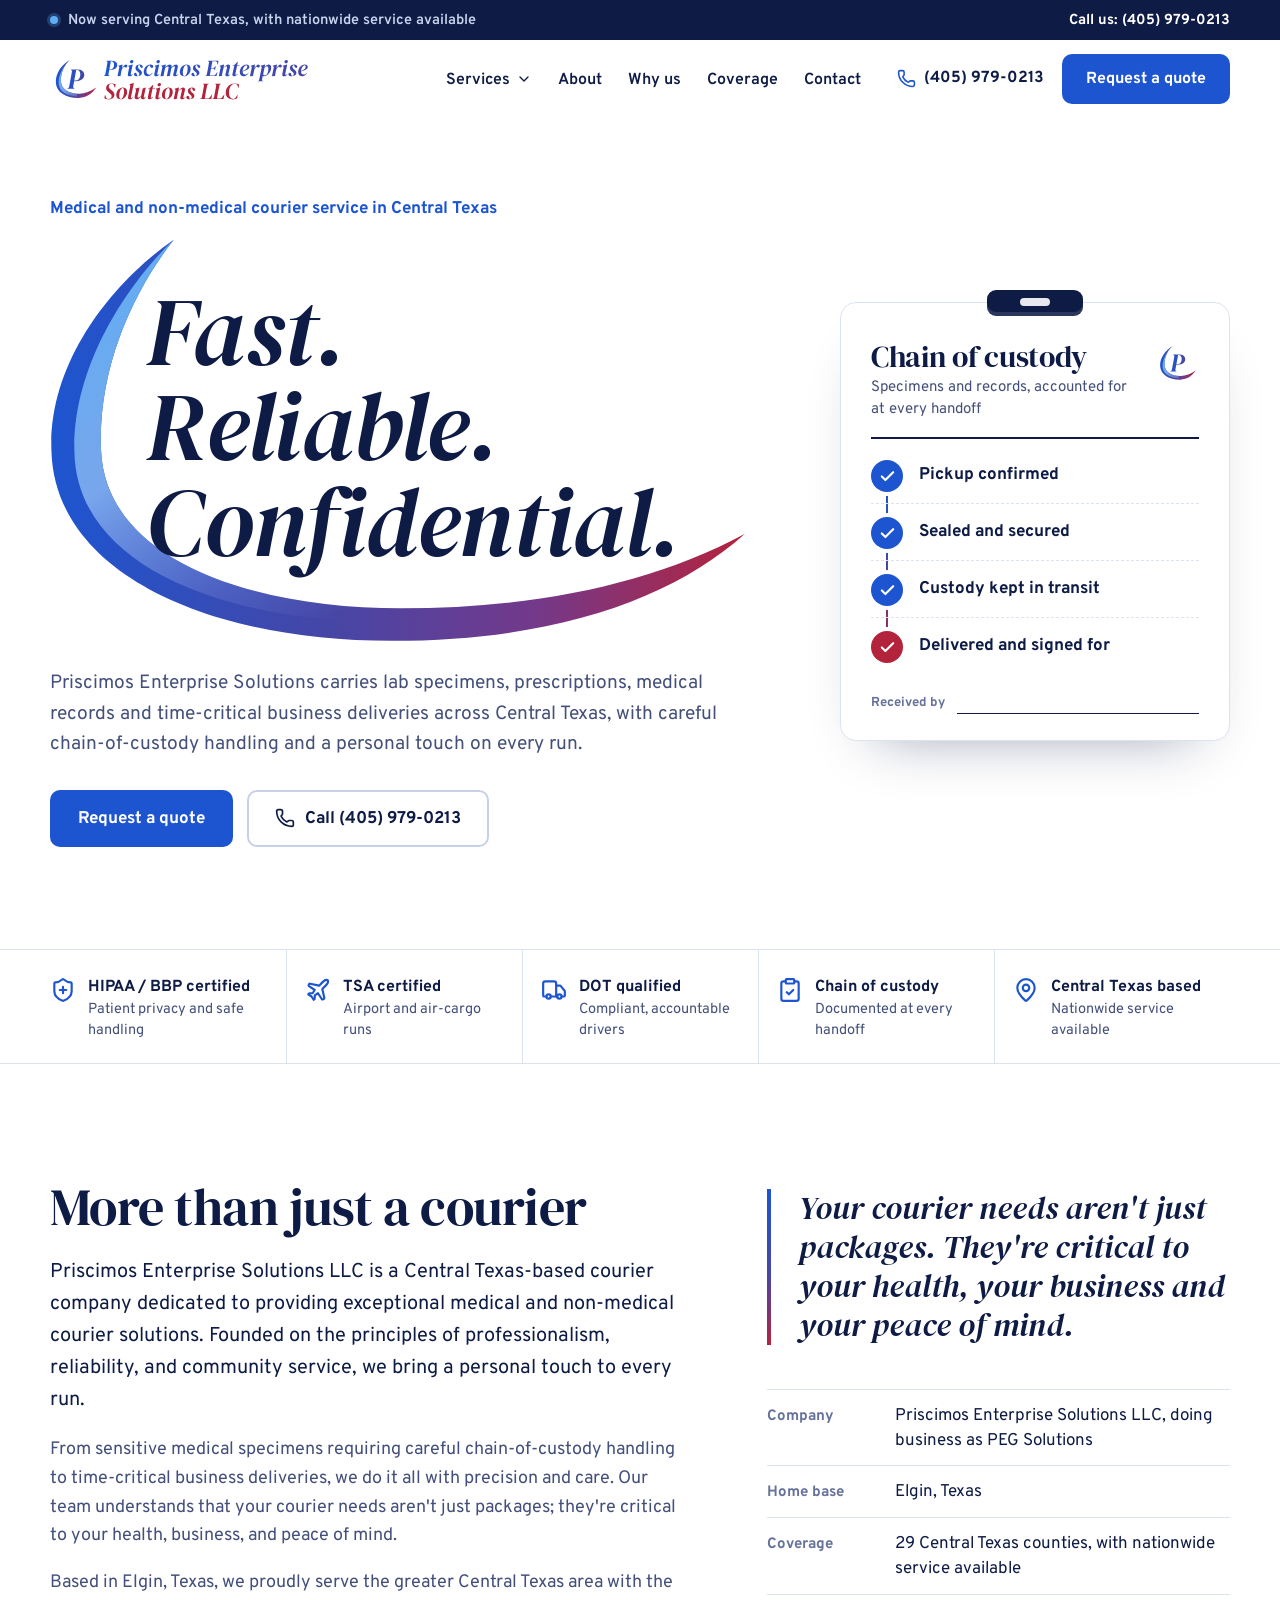
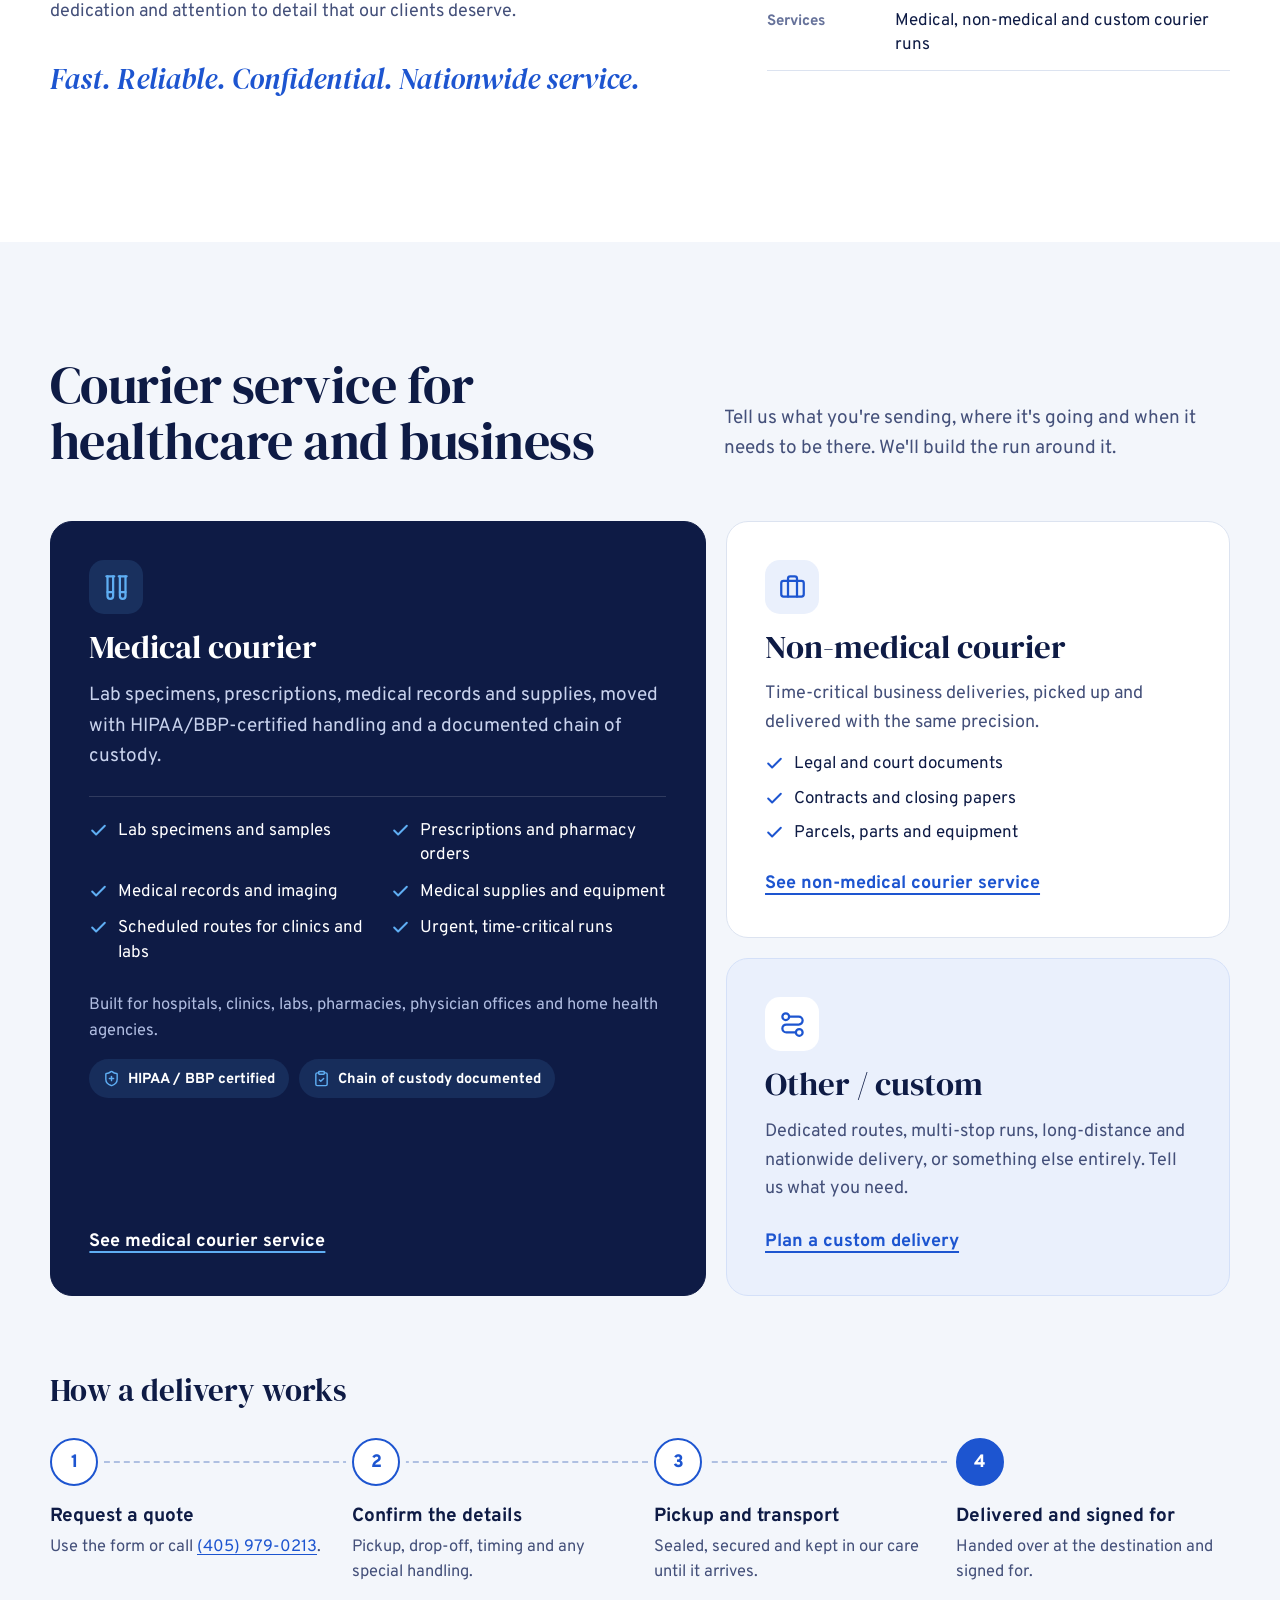
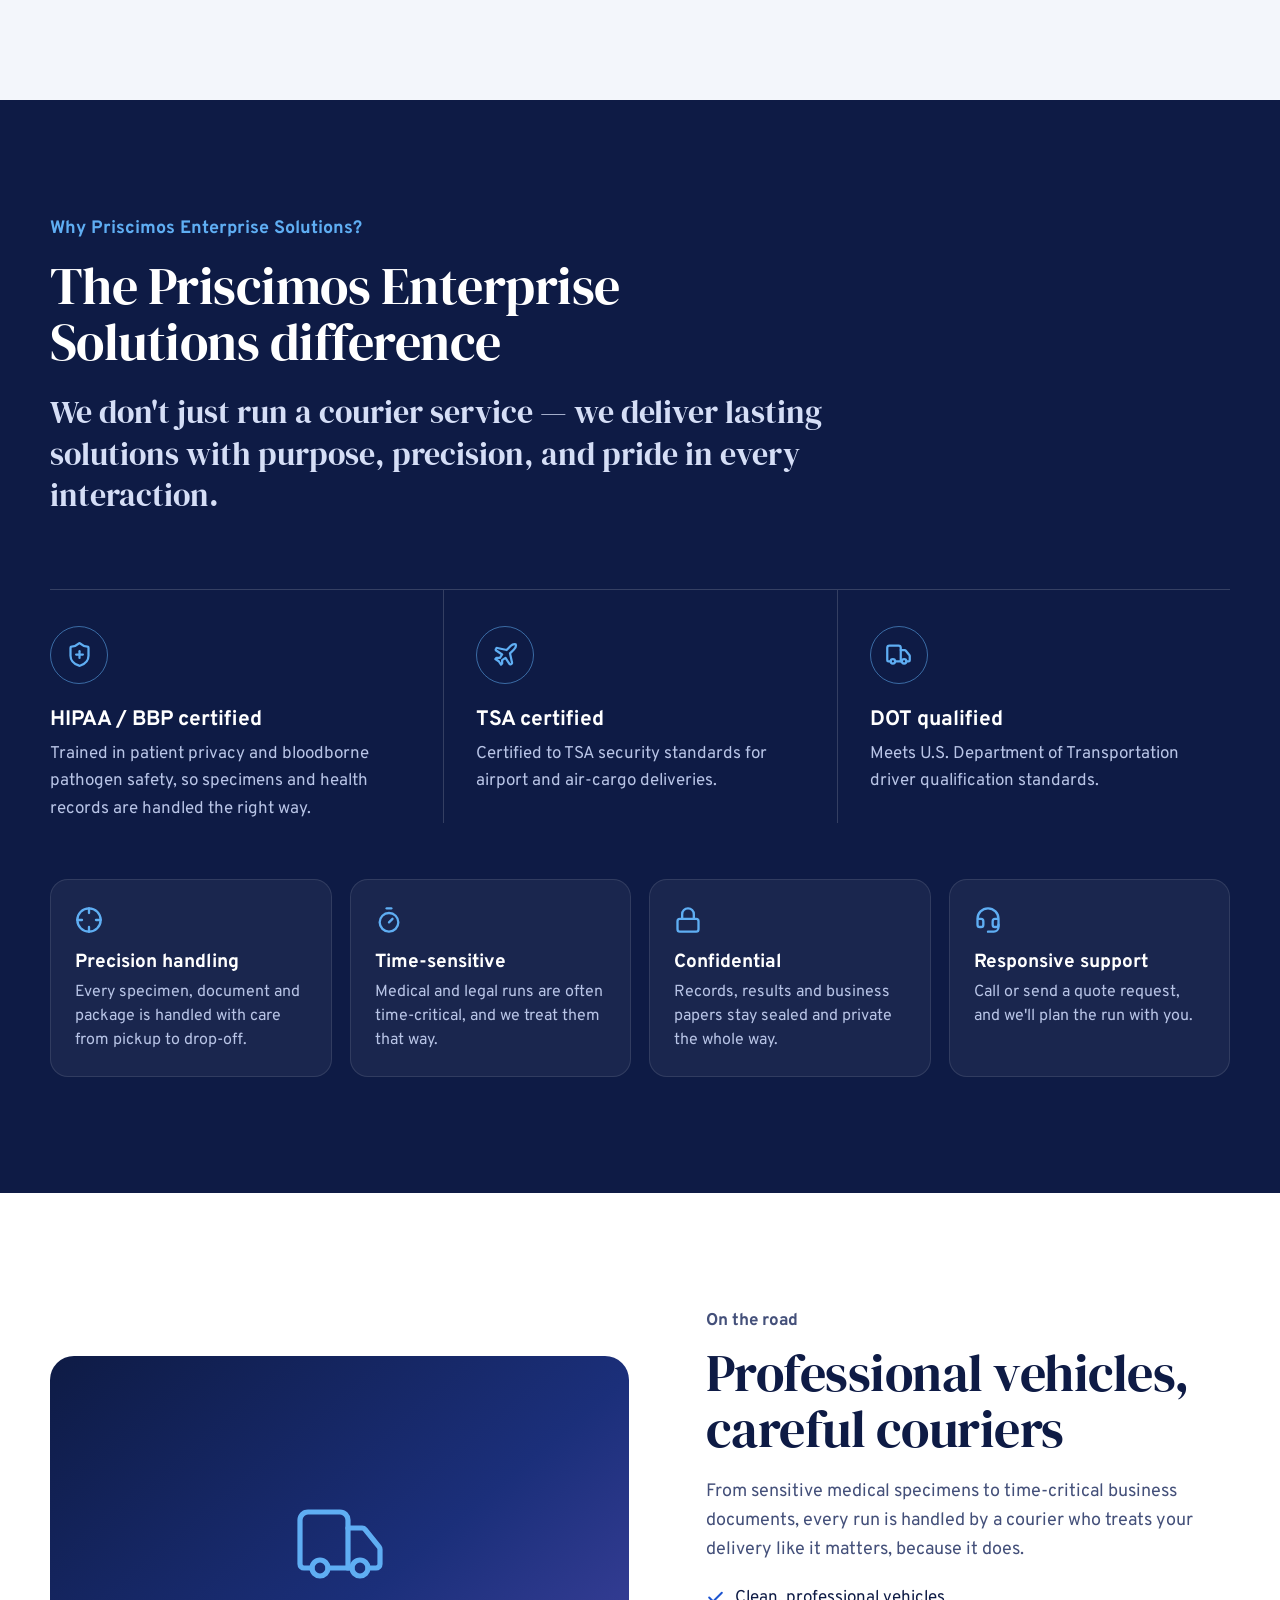
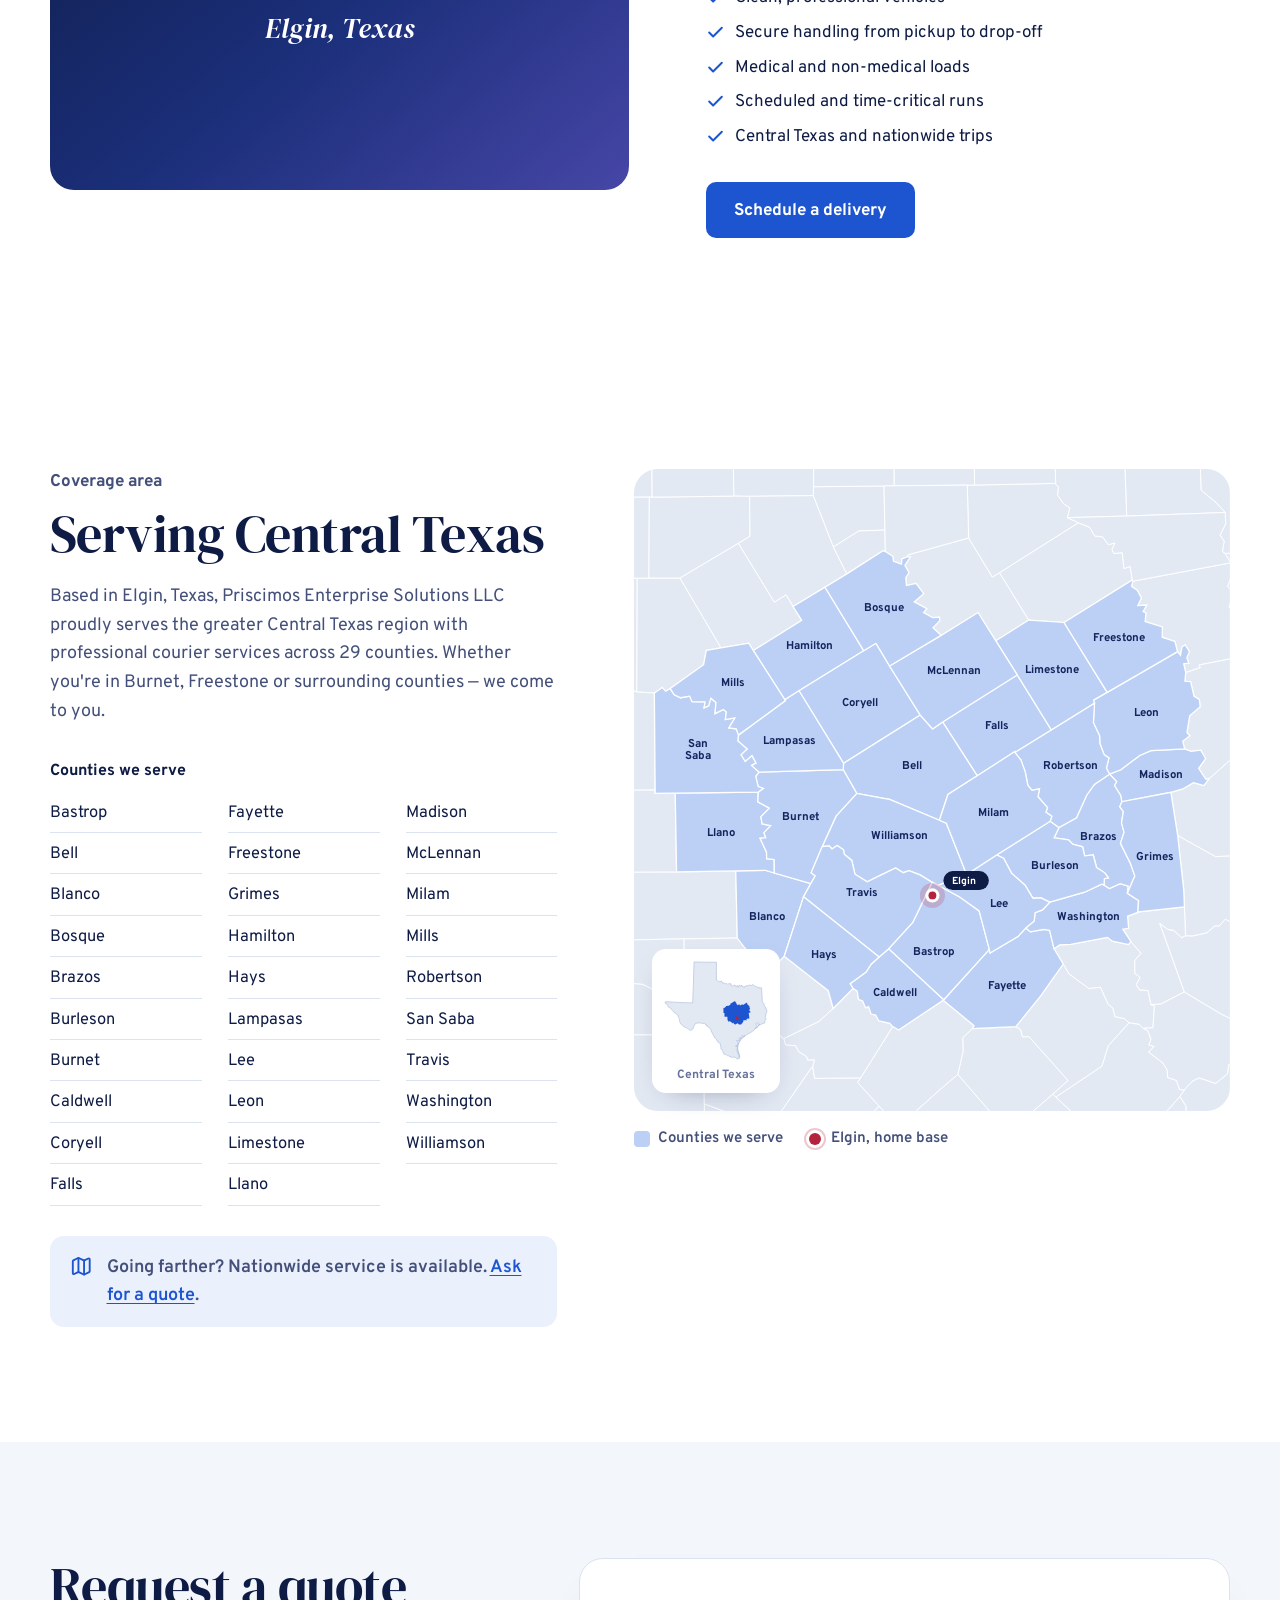
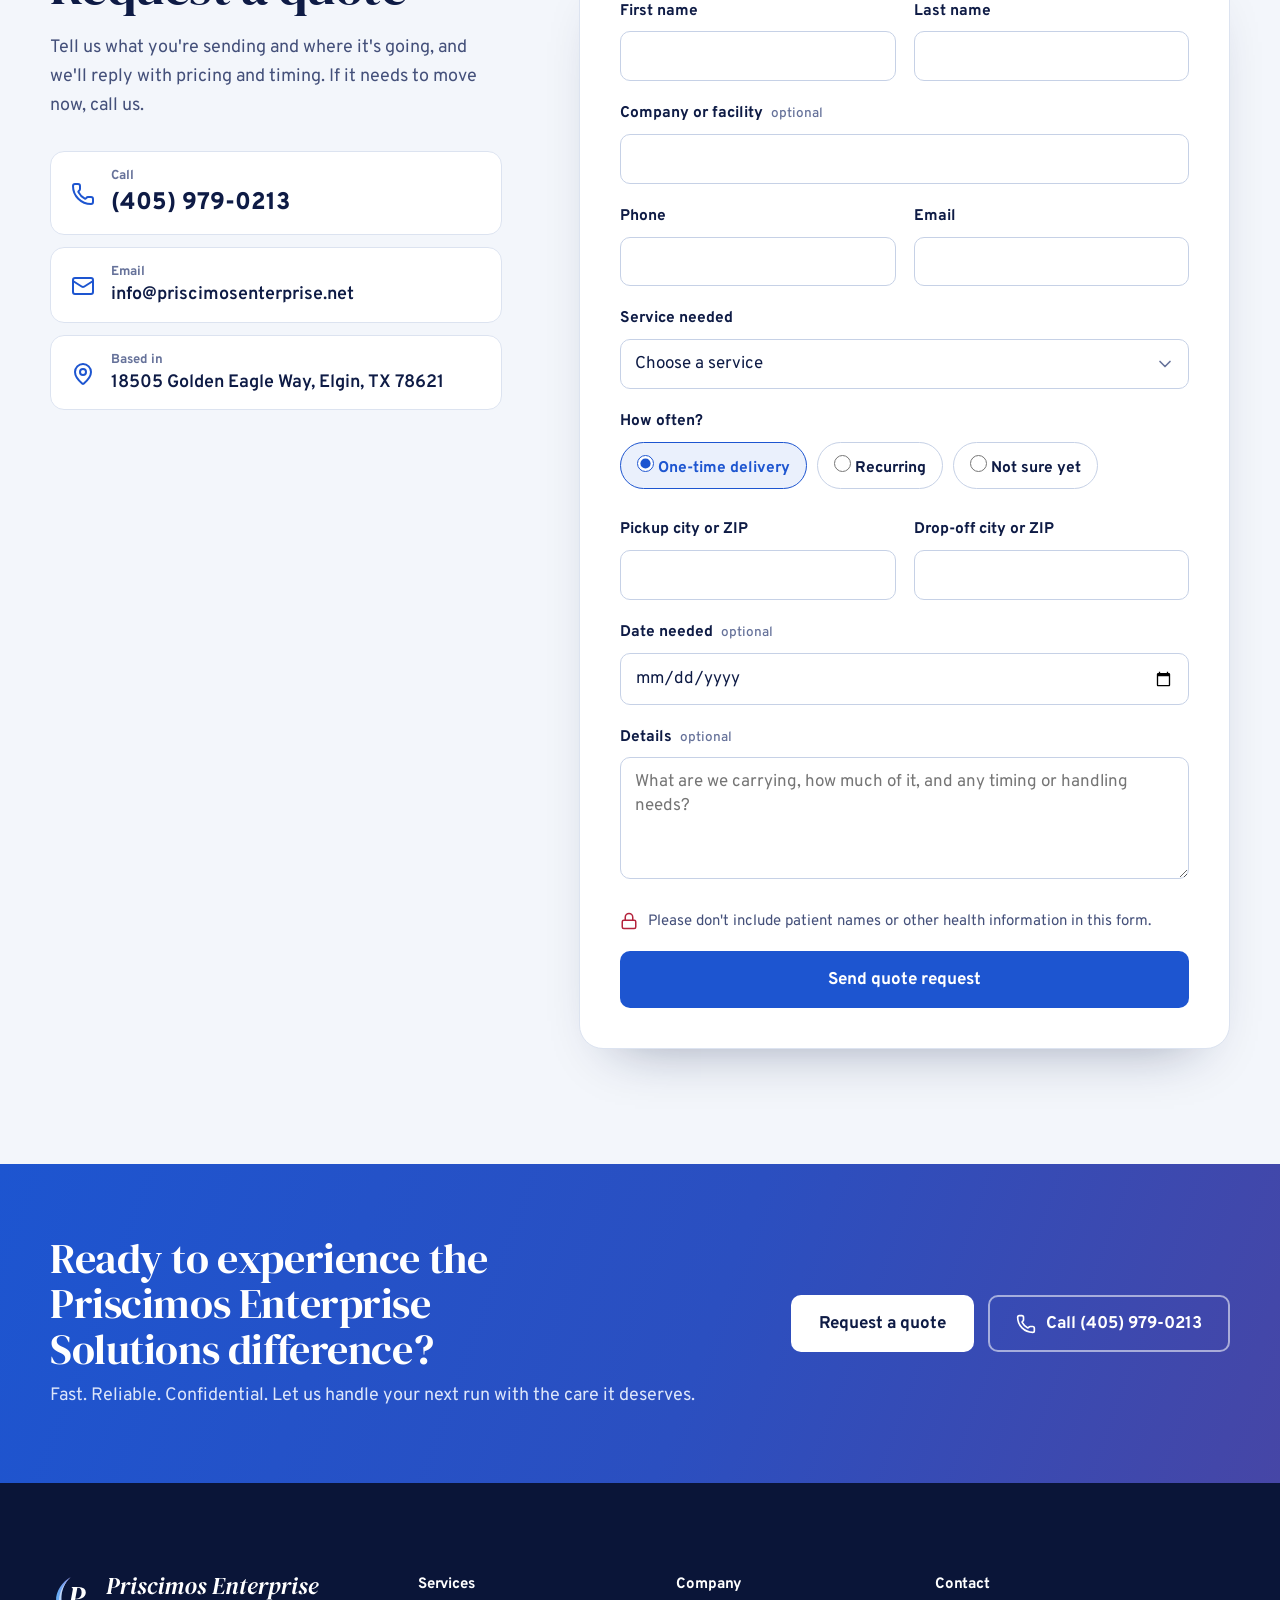
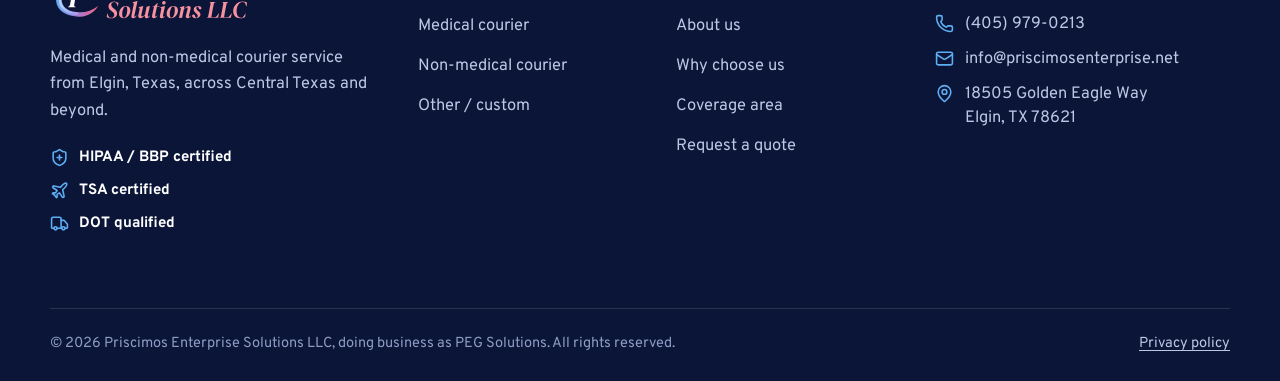
==== site/index.html @ 6e27c367 "PEG Solutions website: initial release Co-Authored-By: Claude Opus 5.5 <noreply@anthropic.com>" ====
<!DOCTYPE html>
<html lang="en">
<head>
  <meta charset="utf-8">
  <meta name="viewport" content="width=device-width, initial-scale=1">
  <title>Medical &amp; Non-Medical Courier in Central Texas | Priscimos Enterprise Solutions</title>
  <meta name="description" content="Priscimos Enterprise Solutions (PEG Solutions) is an Elgin, Texas courier for lab specimens, prescriptions, medical records and time-critical business deliveries across Central Texas.">
  <link rel="canonical" href="https://priscimosenterprise.net/">
  <meta name="theme-color" content="#0E1B45">
  <meta property="og:type" content="website">
  <meta property="og:site_name" content="Priscimos Enterprise Solutions">
  <meta property="og:title" content="Priscimos Enterprise Solutions: Fast. Reliable. Confidential.">
  <meta property="og:description" content="Priscimos Enterprise Solutions (PEG Solutions) is an Elgin, Texas courier for lab specimens, prescriptions, medical records and time-critical business deliveries across Central Texas.">
  <meta property="og:url" content="https://priscimosenterprise.net/">
  <meta property="og:image" content="https://priscimosenterprise.net/assets/img/og-image.png">
  <meta property="og:image:width" content="1200">
  <meta property="og:image:height" content="630">
  <meta property="og:image:alt" content="Priscimos Enterprise Solutions logo">
  <meta name="twitter:card" content="summary_large_image">
  <link rel="icon" href="favicon.ico" sizes="48x48">
  <link rel="icon" href="favicon.svg" type="image/svg+xml">
  <link rel="apple-touch-icon" href="apple-touch-icon.png">
  <link rel="manifest" href="site.webmanifest">
  <link rel="preload" href="assets/fonts/overpass-var.woff2" as="font" type="font/woff2" crossorigin>
  <link rel="preload" href="assets/fonts/dm-serif-display-italic.woff2" as="font" type="font/woff2" crossorigin>
  <link rel="stylesheet" href="assets/css/styles.css">
  <script type="application/ld+json">{"@context": "https://schema.org", "@type": "LocalBusiness", "@id": "https://priscimosenterprise.net/#business", "name": "Priscimos Enterprise Solutions LLC", "alternateName": ["PEG Solutions", "Priscimos Enterprise Solutions"], "description": "Medical and non-medical courier service based in Elgin, Texas, serving Central Texas with nationwide service available.", "url": "https://priscimosenterprise.net/", "telephone": "+1-405-979-0213", "email": "info@priscimosenterprise.net", "logo": "https://priscimosenterprise.net/assets/img/logo-primary.png", "image": "https://priscimosenterprise.net/assets/img/og-image.png", "address": {"@type": "PostalAddress", "streetAddress": "18505 Golden Eagle Way", "addressLocality": "Elgin", "addressRegion": "TX", "postalCode": "78621", "addressCountry": "US"}, "areaServed": [{"@type": "AdministrativeArea", "name": "Bastrop County, Texas"}, {"@type": "AdministrativeArea", "name": "Bell County, Texas"}, {"@type": "AdministrativeArea", "name": "Blanco County, Texas"}, {"@type": "AdministrativeArea", "name": "Bosque County, Texas"}, {"@type": "AdministrativeArea", "name": "Brazos County, Texas"}, {"@type": "AdministrativeArea", "name": "Burleson County, Texas"}, {"@type": "AdministrativeArea", "name": "Burnet County, Texas"}, {"@type": "AdministrativeArea", "name": "Caldwell County, Texas"}, {"@type": "AdministrativeArea", "name": "Coryell County, Texas"}, {"@type": "AdministrativeArea", "name": "Falls County, Texas"}, {"@type": "AdministrativeArea", "name": "Fayette County, Texas"}, {"@type": "AdministrativeArea", "name": "Freestone County, Texas"}, {"@type": "AdministrativeArea", "name": "Grimes County, Texas"}, {"@type": "AdministrativeArea", "name": "Hamilton County, Texas"}, {"@type": "AdministrativeArea", "name": "Hays County, Texas"}, {"@type": "AdministrativeArea", "name": "Lampasas County, Texas"}, {"@type": "AdministrativeArea", "name": "Lee County, Texas"}, {"@type": "AdministrativeArea", "name": "Leon County, Texas"}, {"@type": "AdministrativeArea", "name": "Limestone County, Texas"}, {"@type": "AdministrativeArea", "name": "Llano County, Texas"}, {"@type": "AdministrativeArea", "name": "Madison County, Texas"}, {"@type": "AdministrativeArea", "name": "McLennan County, Texas"}, {"@type": "AdministrativeArea", "name": "Milam County, Texas"}, {"@type": "AdministrativeArea", "name": "Mills County, Texas"}, {"@type": "AdministrativeArea", "name": "Robertson County, Texas"}, {"@type": "AdministrativeArea", "name": "San Saba County, Texas"}, {"@type": "AdministrativeArea", "name": "Travis County, Texas"}, {"@type": "AdministrativeArea", "name": "Washington County, Texas"}, {"@type": "AdministrativeArea", "name": "Williamson County, Texas"}], "hasOfferCatalog": {"@type": "OfferCatalog", "name": "Courier services", "itemListElement": [{"@type": "Offer", "itemOffered": {"@type": "Service", "name": "Medical courier", "url": "https://priscimosenterprise.net/medical-courier.html"}}, {"@type": "Offer", "itemOffered": {"@type": "Service", "name": "Non-medical courier", "url": "https://priscimosenterprise.net/non-medical-courier.html"}}, {"@type": "Offer", "itemOffered": {"@type": "Service", "name": "Other / custom", "url": "https://priscimosenterprise.net/custom-courier-solutions.html"}}]}}</script>
</head>
<body class="page-home">
  <a class="skip-link" href="#main">Skip to content</a>
  <div class="top-bar">
    <div class="container top-bar-inner">
      <p><span class="top-dot" aria-hidden="true"></span><span>Now serving Central Texas<span class="top-extra">, with nationwide service available</span></span></p>
      <a href="tel:+14059790213">Call us: (405) 979-0213</a>
    </div>
  </div>
  <header class="site-header" data-header>
    <div class="container header-inner">
      <a class="brand" href="./" aria-label="Priscimos Enterprise Solutions, home">
        <img src="assets/img/logo-horizontal.svg" alt="Priscimos Enterprise Solutions LLC" width="266" height="52">
      </a>
      <button class="nav-toggle" type="button" aria-expanded="false" aria-controls="primary-nav">
        <span class="nav-toggle-open"><svg class="ic" aria-hidden="true" focusable="false"  xmlns="http://www.w3.org/2000/svg" viewBox="0 0 24 24" fill="none" stroke="currentColor" stroke-width="2" stroke-linecap="round" stroke-linejoin="round"> <path d="M4 5h16"/> <path d="M4 12h16"/> <path d="M4 19h16"/> </svg></span><span class="nav-toggle-close"><svg class="ic" aria-hidden="true" focusable="false"  xmlns="http://www.w3.org/2000/svg" viewBox="0 0 24 24" fill="none" stroke="currentColor" stroke-width="2" stroke-linecap="round" stroke-linejoin="round"> <path d="M18 6 6 18"/> <path d="m6 6 12 12"/> </svg></span>
        <span class="sr-only">Menu</span>
      </button>
      <nav class="primary-nav" id="primary-nav" aria-label="Main">
        <ul class="nav-menu">
          <li class="has-sub">
            <button class="sub-toggle" type="button" aria-expanded="false" aria-controls="sub-services">Services <svg class="ic ic-chev" aria-hidden="true" focusable="false"  xmlns="http://www.w3.org/2000/svg" viewBox="0 0 24 24" fill="none" stroke="currentColor" stroke-width="2" stroke-linecap="round" stroke-linejoin="round"> <path d="m6 9 6 6 6-6"/> </svg></button>
            <ul id="sub-services" class="sub-menu">
              <li><a href="medical-courier.html"><span class="sub-title">Medical courier</span><span class="sub-hint">Specimens, prescriptions, records</span></a></li>
              <li><a href="non-medical-courier.html"><span class="sub-title">Non-medical courier</span><span class="sub-hint">Documents, parcels, parts</span></a></li>
              <li><a href="custom-courier-solutions.html"><span class="sub-title">Other / custom</span><span class="sub-hint">Routes, long-distance, special requests</span></a></li>
            </ul>
          </li>
          <li><a href="#about">About</a></li>
          <li><a href="#difference">Why us</a></li>
          <li><a href="#coverage">Coverage</a></li>
          <li><a href="#quote">Contact</a></li>
          <li class="nav-extra"><a class="btn btn-primary btn-block btn-lg" href="#quote">Request a quote</a></li>
          <li class="nav-extra"><a class="nav-phone" href="tel:+14059790213"><svg class="ic" aria-hidden="true" focusable="false"  xmlns="http://www.w3.org/2000/svg" viewBox="0 0 24 24" fill="none" stroke="currentColor" stroke-width="2" stroke-linecap="round" stroke-linejoin="round"> <path d="M13.832 16.568a1 1 0 0 0 1.213-.303l.355-.465A2 2 0 0 1 17 15h3a2 2 0 0 1 2 2v3a2 2 0 0 1-2 2A18 18 0 0 1 2 4a2 2 0 0 1 2-2h3a2 2 0 0 1 2 2v3a2 2 0 0 1-.8 1.6l-.468.351a1 1 0 0 0-.292 1.233 14 14 0 0 0 6.392 6.384"/> </svg> (405) 979-0213</a></li>
        </ul>
      </nav>
      <div class="header-actions">
        <a class="header-phone" href="tel:+14059790213" aria-label="Call (405) 979-0213"><svg class="ic" aria-hidden="true" focusable="false"  xmlns="http://www.w3.org/2000/svg" viewBox="0 0 24 24" fill="none" stroke="currentColor" stroke-width="2" stroke-linecap="round" stroke-linejoin="round"> <path d="M13.832 16.568a1 1 0 0 0 1.213-.303l.355-.465A2 2 0 0 1 17 15h3a2 2 0 0 1 2 2v3a2 2 0 0 1-2 2A18 18 0 0 1 2 4a2 2 0 0 1 2-2h3a2 2 0 0 1 2 2v3a2 2 0 0 1-.8 1.6l-.468.351a1 1 0 0 0-.292 1.233 14 14 0 0 0 6.392 6.384"/> </svg><span>(405) 979-0213</span></a>
        <a class="btn btn-primary header-cta" href="#quote">Request a quote</a>
      </div>
    </div>
  </header>
  <main id="main">
    <section class="hero" aria-labelledby="hero-title">
      <div class="container hero-grid">
        <div class="hero-copy">
          <p class="hero-kicker">Medical and non-medical courier service in Central Texas</p>
          <h1 class="hero-title" id="hero-title">
            <svg class="hero-swoosh" viewBox="-110 -70 760 470" aria-hidden="true" focusable="false">
          <defs>
            <linearGradient id="hs-sweep" gradientUnits="userSpaceOnUse" x1="-100" y1="0" x2="628" y2="0">
              <stop offset="0" stop-color="#1D55D0"/><stop offset=".4" stop-color="#4646A6"/>
              <stop offset=".7" stop-color="#74398A"/><stop offset="1" stop-color="#B4233C"/>
            </linearGradient>
            <linearGradient id="hs-ribbon" gradientUnits="userSpaceOnUse" x1="-40" y1="-46" x2="230" y2="330">
              <stop offset="0" stop-color="#5FAEF3"/><stop offset=".45" stop-color="#78A6EC"/>
              <stop offset=".8" stop-color="#7E8ED9" stop-opacity=".3"/><stop offset="1" stop-color="#7E8ED9" stop-opacity="0"/>
            </linearGradient>
            <clipPath id="hs-band"><path d="M30,-46 C-36,0 -102,84 -98,176 C-94,302 64,374 258,374 C430,374 552,330 628,262 C528,316 404,340 268,340 C112,340 -40,290 -46,176 C-50,88 -12,8 30,-46 Z"/></clipPath>
          </defs>
          <path d="M30,-46 C-36,0 -102,84 -98,176 C-94,302 64,374 258,374 C430,374 552,330 628,262 C528,316 404,340 268,340 C112,340 -40,290 -46,176 C-50,88 -12,8 30,-46 Z" fill="url(#hs-sweep)"/>
          <path d="M30,-46 C-14,-4 -76,82 -74,176 C-72,288 64,350 240,354 L240,300 L10,200 L20,-30 Z" fill="url(#hs-ribbon)" clip-path="url(#hs-band)"/>
        </svg>
            <span class="line">Fast.</span>
            <span class="line">Reliable.</span>
            <span class="line">Confidential.</span>
          </h1>
          <p class="hero-lede">Priscimos Enterprise Solutions carries lab specimens, prescriptions, medical records and time-critical business deliveries across Central Texas, with careful chain-of-custody handling and a personal touch on every run.</p>
          <div class="hero-actions">
            <a class="btn btn-primary btn-lg" href="#quote">Request a quote</a>
            <a class="btn btn-outline btn-lg" href="tel:+14059790213"><svg class="ic" aria-hidden="true" focusable="false"  xmlns="http://www.w3.org/2000/svg" viewBox="0 0 24 24" fill="none" stroke="currentColor" stroke-width="2" stroke-linecap="round" stroke-linejoin="round"> <path d="M13.832 16.568a1 1 0 0 0 1.213-.303l.355-.465A2 2 0 0 1 17 15h3a2 2 0 0 1 2 2v3a2 2 0 0 1-2 2A18 18 0 0 1 2 4a2 2 0 0 1 2-2h3a2 2 0 0 1 2 2v3a2 2 0 0 1-.8 1.6l-.468.351a1 1 0 0 0-.292 1.233 14 14 0 0 0 6.392 6.384"/> </svg> Call (405) 979-0213</a>
          </div>
        </div>
        <aside class="custody" aria-labelledby="custody-title">
          <div class="custody-head">
            <div>
              <h2 id="custody-title">Chain of custody</h2>
              <p>Specimens and records, accounted for at every handoff</p>
            </div>
            <img src="assets/img/icon.svg" alt="" width="44" height="44">
          </div>
          <ol class="custody-steps">
            <li><span class="tick"><svg class="ic" aria-hidden="true" focusable="false"  xmlns="http://www.w3.org/2000/svg" viewBox="0 0 24 24" fill="none" stroke="currentColor" stroke-width="2" stroke-linecap="round" stroke-linejoin="round"> <path d="M20 6 9 17l-5-5"/> </svg></span>Pickup confirmed</li>
            <li><span class="tick"><svg class="ic" aria-hidden="true" focusable="false"  xmlns="http://www.w3.org/2000/svg" viewBox="0 0 24 24" fill="none" stroke="currentColor" stroke-width="2" stroke-linecap="round" stroke-linejoin="round"> <path d="M20 6 9 17l-5-5"/> </svg></span>Sealed and secured</li>
            <li><span class="tick"><svg class="ic" aria-hidden="true" focusable="false"  xmlns="http://www.w3.org/2000/svg" viewBox="0 0 24 24" fill="none" stroke="currentColor" stroke-width="2" stroke-linecap="round" stroke-linejoin="round"> <path d="M20 6 9 17l-5-5"/> </svg></span>Custody kept in transit</li>
            <li><span class="tick"><svg class="ic" aria-hidden="true" focusable="false"  xmlns="http://www.w3.org/2000/svg" viewBox="0 0 24 24" fill="none" stroke="currentColor" stroke-width="2" stroke-linecap="round" stroke-linejoin="round"> <path d="M20 6 9 17l-5-5"/> </svg></span>Delivered and signed for</li>
          </ol>
          <div class="custody-sign" aria-hidden="true"><span>Received by</span><i></i></div>
        </aside>
      </div>
    </section>

    <section class="trust-strip" aria-label="Credentials">
      <div class="container">
        <ul class="trust-list">
          <li><svg class="ic" aria-hidden="true" focusable="false"  xmlns="http://www.w3.org/2000/svg" viewBox="0 0 24 24" fill="none" stroke="currentColor" stroke-width="2" stroke-linecap="round" stroke-linejoin="round"> <path d="M20 13c0 5-3.5 7.5-7.66 8.95a1 1 0 0 1-.67-.01C7.5 20.5 4 18 4 13V6a1 1 0 0 1 1-1c2 0 4.5-1.2 6.24-2.72a1.17 1.17 0 0 1 1.52 0C14.51 3.81 17 5 19 5a1 1 0 0 1 1 1z"/> <path d="M9 12h6"/> <path d="M12 9v6"/> </svg><span><b>HIPAA / BBP certified</b>Patient privacy and safe handling</span></li>
          <li><svg class="ic" aria-hidden="true" focusable="false"  xmlns="http://www.w3.org/2000/svg" viewBox="0 0 24 24" fill="none" stroke="currentColor" stroke-width="2" stroke-linecap="round" stroke-linejoin="round"> <path d="M17.8 19.2 16 11l3.5-3.5C21 6 21.5 4 21 3c-1-.5-3 0-4.5 1.5L13 8 4.8 6.2c-.5-.1-.9.1-1.1.5l-.3.5c-.2.5-.1 1 .3 1.3L9 12l-2 3H4l-1 1 3 2 2 3 1-1v-3l3-2 3.5 5.3c.3.4.8.5 1.3.3l.5-.2c.4-.3.6-.7.5-1.2z"/> </svg><span><b>TSA certified</b>Airport and air-cargo runs</span></li>
          <li><svg class="ic" aria-hidden="true" focusable="false"  xmlns="http://www.w3.org/2000/svg" viewBox="0 0 24 24" fill="none" stroke="currentColor" stroke-width="2" stroke-linecap="round" stroke-linejoin="round"> <path d="M14 18V6a2 2 0 0 0-2-2H4a2 2 0 0 0-2 2v11a1 1 0 0 0 1 1h2"/> <path d="M15 18H9"/> <path d="M19 18h2a1 1 0 0 0 1-1v-3.65a1 1 0 0 0-.22-.624l-3.48-4.35A1 1 0 0 0 17.52 8H14"/> <circle cx="17" cy="18" r="2"/> <circle cx="7" cy="18" r="2"/> </svg><span><b>DOT qualified</b>Compliant, accountable drivers</span></li>
          <li><svg class="ic" aria-hidden="true" focusable="false"  xmlns="http://www.w3.org/2000/svg" viewBox="0 0 24 24" fill="none" stroke="currentColor" stroke-width="2" stroke-linecap="round" stroke-linejoin="round"> <rect width="8" height="4" x="8" y="2" rx="1" ry="1"/> <path d="M16 4h2a2 2 0 0 1 2 2v14a2 2 0 0 1-2 2H6a2 2 0 0 1-2-2V6a2 2 0 0 1 2-2h2"/> <path d="m9 14 2 2 4-4"/> </svg><span><b>Chain of custody</b>Documented at every handoff</span></li>
          <li><svg class="ic" aria-hidden="true" focusable="false"  xmlns="http://www.w3.org/2000/svg" viewBox="0 0 24 24" fill="none" stroke="currentColor" stroke-width="2" stroke-linecap="round" stroke-linejoin="round"> <path d="M20 10c0 4.993-5.539 10.193-7.399 11.799a1 1 0 0 1-1.202 0C9.539 20.193 4 14.993 4 10a8 8 0 0 1 16 0"/> <circle cx="12" cy="10" r="3"/> </svg><span><b>Central Texas based</b>Nationwide service available</span></li>
        </ul>
      </div>
    </section>

    <section class="section about" id="about" aria-labelledby="about-title">
      <div class="container about-grid">
        <div class="about-copy">
          <h2 id="about-title">More than just a courier</h2>
          <p>Priscimos Enterprise Solutions LLC is a Central Texas-based courier company dedicated to providing exceptional medical and non-medical courier solutions. Founded on the principles of professionalism, reliability, and community service, we bring a personal touch to every run.</p>
          <p>From sensitive medical specimens requiring careful chain-of-custody handling to time-critical business deliveries, we do it all with precision and care. Our team understands that your courier needs aren't just packages; they're critical to your health, business, and peace of mind.</p>
          <p>Based in Elgin, Texas, we proudly serve the greater Central Texas area with the dedication and attention to detail that our clients deserve.</p>
          <p class="tagline">Fast. Reliable. Confidential. Nationwide service.</p>
        </div>
        <div class="about-side">
          <blockquote class="pull">
            <p>Your courier needs aren't just packages. They're critical to your health, your business and your peace of mind.</p>
          </blockquote>
          <dl class="facts">
            <div><dt>Company</dt><dd>Priscimos Enterprise Solutions LLC, doing business as PEG Solutions</dd></div>
            <div><dt>Home base</dt><dd>Elgin, Texas</dd></div>
            <div><dt>Coverage</dt><dd>29 Central Texas counties, with nationwide service available</dd></div>
            <div><dt>Services</dt><dd>Medical, non-medical and custom courier runs</dd></div>
          </dl>
        </div>
      </div>
    </section>

    <section class="section services" id="services" aria-labelledby="services-title">
      <div class="container">
        <div class="section-head">
          <h2 id="services-title">Courier service for healthcare and business</h2>
          <p>Tell us what you're sending, where it's going and when it needs to be there. We'll build the run around it.</p>
        </div>
        <div class="svc-grid">
          <article class="svc svc-medical">
            <span class="svc-icon"><svg class="ic" aria-hidden="true" focusable="false"  xmlns="http://www.w3.org/2000/svg" viewBox="0 0 24 24" fill="none" stroke="currentColor" stroke-width="2" stroke-linecap="round" stroke-linejoin="round"> <path d="M9 2v17.5A2.5 2.5 0 0 1 6.5 22A2.5 2.5 0 0 1 4 19.5V2"/> <path d="M20 2v17.5a2.5 2.5 0 0 1-2.5 2.5a2.5 2.5 0 0 1-2.5-2.5V2"/> <path d="M3 2h7"/> <path d="M14 2h7"/> <path d="M9 16H4"/> <path d="M20 16h-5"/> </svg></span>
            <h3>Medical courier</h3>
            <p>Lab specimens, prescriptions, medical records and supplies, moved with HIPAA/BBP-certified handling and a documented chain of custody.</p>
            <ul class="ticks ticks-2">
              <li><svg class="ic" aria-hidden="true" focusable="false"  xmlns="http://www.w3.org/2000/svg" viewBox="0 0 24 24" fill="none" stroke="currentColor" stroke-width="2" stroke-linecap="round" stroke-linejoin="round"> <path d="M20 6 9 17l-5-5"/> </svg>Lab specimens and samples</li>
              <li><svg class="ic" aria-hidden="true" focusable="false"  xmlns="http://www.w3.org/2000/svg" viewBox="0 0 24 24" fill="none" stroke="currentColor" stroke-width="2" stroke-linecap="round" stroke-linejoin="round"> <path d="M20 6 9 17l-5-5"/> </svg>Prescriptions and pharmacy orders</li>
              <li><svg class="ic" aria-hidden="true" focusable="false"  xmlns="http://www.w3.org/2000/svg" viewBox="0 0 24 24" fill="none" stroke="currentColor" stroke-width="2" stroke-linecap="round" stroke-linejoin="round"> <path d="M20 6 9 17l-5-5"/> </svg>Medical records and imaging</li>
              <li><svg class="ic" aria-hidden="true" focusable="false"  xmlns="http://www.w3.org/2000/svg" viewBox="0 0 24 24" fill="none" stroke="currentColor" stroke-width="2" stroke-linecap="round" stroke-linejoin="round"> <path d="M20 6 9 17l-5-5"/> </svg>Medical supplies and equipment</li>
              <li><svg class="ic" aria-hidden="true" focusable="false"  xmlns="http://www.w3.org/2000/svg" viewBox="0 0 24 24" fill="none" stroke="currentColor" stroke-width="2" stroke-linecap="round" stroke-linejoin="round"> <path d="M20 6 9 17l-5-5"/> </svg>Scheduled routes for clinics and labs</li>
              <li><svg class="ic" aria-hidden="true" focusable="false"  xmlns="http://www.w3.org/2000/svg" viewBox="0 0 24 24" fill="none" stroke="currentColor" stroke-width="2" stroke-linecap="round" stroke-linejoin="round"> <path d="M20 6 9 17l-5-5"/> </svg>Urgent, time-critical runs</li>
            </ul>
            <p class="svc-for">Built for hospitals, clinics, labs, pharmacies, physician offices and home health agencies.</p>
            <ul class="svc-creds">
              <li><svg class="ic" aria-hidden="true" focusable="false"  xmlns="http://www.w3.org/2000/svg" viewBox="0 0 24 24" fill="none" stroke="currentColor" stroke-width="2" stroke-linecap="round" stroke-linejoin="round"> <path d="M20 13c0 5-3.5 7.5-7.66 8.95a1 1 0 0 1-.67-.01C7.5 20.5 4 18 4 13V6a1 1 0 0 1 1-1c2 0 4.5-1.2 6.24-2.72a1.17 1.17 0 0 1 1.52 0C14.51 3.81 17 5 19 5a1 1 0 0 1 1 1z"/> <path d="M9 12h6"/> <path d="M12 9v6"/> </svg>HIPAA / BBP certified</li>
              <li><svg class="ic" aria-hidden="true" focusable="false"  xmlns="http://www.w3.org/2000/svg" viewBox="0 0 24 24" fill="none" stroke="currentColor" stroke-width="2" stroke-linecap="round" stroke-linejoin="round"> <rect width="8" height="4" x="8" y="2" rx="1" ry="1"/> <path d="M16 4h2a2 2 0 0 1 2 2v14a2 2 0 0 1-2 2H6a2 2 0 0 1-2-2V6a2 2 0 0 1 2-2h2"/> <path d="m9 14 2 2 4-4"/> </svg>Chain of custody documented</li>
            </ul>
            <a class="svc-link" href="medical-courier.html" aria-label="Medical courier service details">See medical courier service</a>
          </article>
          <article class="svc svc-business">
            <span class="svc-icon"><svg class="ic" aria-hidden="true" focusable="false"  xmlns="http://www.w3.org/2000/svg" viewBox="0 0 24 24" fill="none" stroke="currentColor" stroke-width="2" stroke-linecap="round" stroke-linejoin="round"> <path d="M16 20V4a2 2 0 0 0-2-2h-4a2 2 0 0 0-2 2v16"/> <rect width="20" height="14" x="2" y="6" rx="2"/> </svg></span>
            <h3>Non-medical courier</h3>
            <p>Time-critical business deliveries, picked up and delivered with the same precision.</p>
            <ul class="ticks">
              <li><svg class="ic" aria-hidden="true" focusable="false"  xmlns="http://www.w3.org/2000/svg" viewBox="0 0 24 24" fill="none" stroke="currentColor" stroke-width="2" stroke-linecap="round" stroke-linejoin="round"> <path d="M20 6 9 17l-5-5"/> </svg>Legal and court documents</li>
              <li><svg class="ic" aria-hidden="true" focusable="false"  xmlns="http://www.w3.org/2000/svg" viewBox="0 0 24 24" fill="none" stroke="currentColor" stroke-width="2" stroke-linecap="round" stroke-linejoin="round"> <path d="M20 6 9 17l-5-5"/> </svg>Contracts and closing papers</li>
              <li><svg class="ic" aria-hidden="true" focusable="false"  xmlns="http://www.w3.org/2000/svg" viewBox="0 0 24 24" fill="none" stroke="currentColor" stroke-width="2" stroke-linecap="round" stroke-linejoin="round"> <path d="M20 6 9 17l-5-5"/> </svg>Parcels, parts and equipment</li>
            </ul>
            <a class="svc-link" href="non-medical-courier.html" aria-label="Non-medical courier service details">See non-medical courier service</a>
          </article>
          <article class="svc svc-custom">
            <span class="svc-icon"><svg class="ic" aria-hidden="true" focusable="false"  xmlns="http://www.w3.org/2000/svg" viewBox="0 0 24 24" fill="none" stroke="currentColor" stroke-width="2" stroke-linecap="round" stroke-linejoin="round"> <path d="M9 5h8.5a1 1 0 010 7h-11a1 1 0 000 7H15"/> <circle cx="18" cy="19" r="3"/> <circle cx="6" cy="5" r="3"/> </svg></span>
            <h3>Other / custom</h3>
            <p>Dedicated routes, multi-stop runs, long-distance and nationwide delivery, or something else entirely. Tell us what you need.</p>
            <a class="svc-link" href="custom-courier-solutions.html" aria-label="Custom courier solutions">Plan a custom delivery</a>
          </article>
        </div>
        <div class="steps-wrap">
          <h3 class="steps-title" id="steps-title">How a delivery works</h3>
          <ol class="steps" aria-labelledby="steps-title">
            <li class="step"><span class="step-num" aria-hidden="true">1</span><h4>Request a quote</h4><p>Use the form or call <a href="tel:+14059790213">(405) 979-0213</a>.</p></li>
            <li class="step"><span class="step-num" aria-hidden="true">2</span><h4>Confirm the details</h4><p>Pickup, drop-off, timing and any special handling.</p></li>
            <li class="step"><span class="step-num" aria-hidden="true">3</span><h4>Pickup and transport</h4><p>Sealed, secured and kept in our care until it arrives.</p></li>
            <li class="step"><span class="step-num" aria-hidden="true">4</span><h4>Delivered and signed for</h4><p>Handed over at the destination and signed for.</p></li>
          </ol>
        </div>
      </div>
    </section>

    <section class="section difference" id="difference" aria-labelledby="difference-title">
      <div class="container">
        <div class="difference-head">
          <p class="difference-q">Why Priscimos Enterprise Solutions?</p>
          <h2 id="difference-title">The Priscimos Enterprise Solutions difference</h2>
          <p class="statement">We don't just run a courier service — we deliver lasting solutions with purpose, precision, and pride in every interaction.</p>
        </div>
        <ul class="creds">
          <li>
            <span class="cred-icon"><svg class="ic" aria-hidden="true" focusable="false"  xmlns="http://www.w3.org/2000/svg" viewBox="0 0 24 24" fill="none" stroke="currentColor" stroke-width="2" stroke-linecap="round" stroke-linejoin="round"> <path d="M20 13c0 5-3.5 7.5-7.66 8.95a1 1 0 0 1-.67-.01C7.5 20.5 4 18 4 13V6a1 1 0 0 1 1-1c2 0 4.5-1.2 6.24-2.72a1.17 1.17 0 0 1 1.52 0C14.51 3.81 17 5 19 5a1 1 0 0 1 1 1z"/> <path d="M9 12h6"/> <path d="M12 9v6"/> </svg></span>
            <h3>HIPAA / BBP certified</h3>
            <p>Trained in patient privacy and bloodborne pathogen safety, so specimens and health records are handled the right way.</p>
          </li>
          <li>
            <span class="cred-icon"><svg class="ic" aria-hidden="true" focusable="false"  xmlns="http://www.w3.org/2000/svg" viewBox="0 0 24 24" fill="none" stroke="currentColor" stroke-width="2" stroke-linecap="round" stroke-linejoin="round"> <path d="M17.8 19.2 16 11l3.5-3.5C21 6 21.5 4 21 3c-1-.5-3 0-4.5 1.5L13 8 4.8 6.2c-.5-.1-.9.1-1.1.5l-.3.5c-.2.5-.1 1 .3 1.3L9 12l-2 3H4l-1 1 3 2 2 3 1-1v-3l3-2 3.5 5.3c.3.4.8.5 1.3.3l.5-.2c.4-.3.6-.7.5-1.2z"/> </svg></span>
            <h3>TSA certified</h3>
            <p>Certified to TSA security standards for airport and air-cargo deliveries.</p>
          </li>
          <li>
            <span class="cred-icon"><svg class="ic" aria-hidden="true" focusable="false"  xmlns="http://www.w3.org/2000/svg" viewBox="0 0 24 24" fill="none" stroke="currentColor" stroke-width="2" stroke-linecap="round" stroke-linejoin="round"> <path d="M14 18V6a2 2 0 0 0-2-2H4a2 2 0 0 0-2 2v11a1 1 0 0 0 1 1h2"/> <path d="M15 18H9"/> <path d="M19 18h2a1 1 0 0 0 1-1v-3.65a1 1 0 0 0-.22-.624l-3.48-4.35A1 1 0 0 0 17.52 8H14"/> <circle cx="17" cy="18" r="2"/> <circle cx="7" cy="18" r="2"/> </svg></span>
            <h3>DOT qualified</h3>
            <p>Meets U.S. Department of Transportation driver qualification standards.</p>
          </li>
        </ul>
        <ul class="pillars">
          <li><svg class="ic" aria-hidden="true" focusable="false"  xmlns="http://www.w3.org/2000/svg" viewBox="0 0 24 24" fill="none" stroke="currentColor" stroke-width="2" stroke-linecap="round" stroke-linejoin="round"> <circle cx="12" cy="12" r="10"/> <line x1="22" x2="18" y1="12" y2="12"/> <line x1="6" x2="2" y1="12" y2="12"/> <line x1="12" x2="12" y1="6" y2="2"/> <line x1="12" x2="12" y1="22" y2="18"/> </svg><h3>Precision handling</h3><p>Every specimen, document and package is handled with care from pickup to drop-off.</p></li>
          <li><svg class="ic" aria-hidden="true" focusable="false"  xmlns="http://www.w3.org/2000/svg" viewBox="0 0 24 24" fill="none" stroke="currentColor" stroke-width="2" stroke-linecap="round" stroke-linejoin="round"> <line x1="10" x2="14" y1="2" y2="2"/> <line x1="12" x2="15" y1="14" y2="11"/> <circle cx="12" cy="14" r="8"/> </svg><h3>Time-sensitive</h3><p>Medical and legal runs are often time-critical, and we treat them that way.</p></li>
          <li><svg class="ic" aria-hidden="true" focusable="false"  xmlns="http://www.w3.org/2000/svg" viewBox="0 0 24 24" fill="none" stroke="currentColor" stroke-width="2" stroke-linecap="round" stroke-linejoin="round"> <rect width="18" height="11" x="3" y="11" rx="2" ry="2"/> <path d="M7 11V7a5 5 0 0 1 10 0v4"/> </svg><h3>Confidential</h3><p>Records, results and business papers stay sealed and private the whole way.</p></li>
          <li><svg class="ic" aria-hidden="true" focusable="false"  xmlns="http://www.w3.org/2000/svg" viewBox="0 0 24 24" fill="none" stroke="currentColor" stroke-width="2" stroke-linecap="round" stroke-linejoin="round"> <path d="M3 11h3a2 2 0 0 1 2 2v3a2 2 0 0 1-2 2H5a2 2 0 0 1-2-2v-5Zm0 0a9 9 0 1 1 18 0m0 0v5a2 2 0 0 1-2 2h-1a2 2 0 0 1-2-2v-3a2 2 0 0 1 2-2h3Z"/> <path d="M21 16v2a4 4 0 0 1-4 4h-5"/> </svg><h3>Responsive support</h3><p>Call or send a quote request, and we'll plan the run with you.</p></li>
        </ul>
      </div>
    </section>

    <section class="section fleet" id="fleet" aria-labelledby="fleet-title">
      <div class="container fleet-grid">
        <figure class="fleet-photo">
          <div class="fleet-fallback" aria-hidden="true">
            <svg class="ic" aria-hidden="true" focusable="false"  xmlns="http://www.w3.org/2000/svg" viewBox="0 0 24 24" fill="none" stroke="currentColor" stroke-width="2" stroke-linecap="round" stroke-linejoin="round"> <path d="M14 18V6a2 2 0 0 0-2-2H4a2 2 0 0 0-2 2v11a1 1 0 0 0 1 1h2"/> <path d="M15 18H9"/> <path d="M19 18h2a1 1 0 0 0 1-1v-3.65a1 1 0 0 0-.22-.624l-3.48-4.35A1 1 0 0 0 17.52 8H14"/> <circle cx="17" cy="18" r="2"/> <circle cx="7" cy="18" r="2"/> </svg>
            <span>Elgin, Texas</span>
          </div>
          <!-- Add the client's vehicle photo: save it as assets/img/fleet.jpg, then remove the comment marks around the next line.
          <img src="assets/img/fleet.jpg" alt="A PEG Solutions courier vehicle" loading="lazy">
          -->
        </figure>
        <div class="fleet-copy">
          <p class="cov-kicker">On the road</p>
          <h2 id="fleet-title">Professional vehicles, careful couriers</h2>
          <p>From sensitive medical specimens to time-critical business documents, every run is handled by a courier who treats your delivery like it matters, because it does.</p>
          <ul class="ticks">
            <li><svg class="ic" aria-hidden="true" focusable="false"  xmlns="http://www.w3.org/2000/svg" viewBox="0 0 24 24" fill="none" stroke="currentColor" stroke-width="2" stroke-linecap="round" stroke-linejoin="round"> <path d="M20 6 9 17l-5-5"/> </svg>Clean, professional vehicles</li>
            <li><svg class="ic" aria-hidden="true" focusable="false"  xmlns="http://www.w3.org/2000/svg" viewBox="0 0 24 24" fill="none" stroke="currentColor" stroke-width="2" stroke-linecap="round" stroke-linejoin="round"> <path d="M20 6 9 17l-5-5"/> </svg>Secure handling from pickup to drop-off</li>
            <li><svg class="ic" aria-hidden="true" focusable="false"  xmlns="http://www.w3.org/2000/svg" viewBox="0 0 24 24" fill="none" stroke="currentColor" stroke-width="2" stroke-linecap="round" stroke-linejoin="round"> <path d="M20 6 9 17l-5-5"/> </svg>Medical and non-medical loads</li>
            <li><svg class="ic" aria-hidden="true" focusable="false"  xmlns="http://www.w3.org/2000/svg" viewBox="0 0 24 24" fill="none" stroke="currentColor" stroke-width="2" stroke-linecap="round" stroke-linejoin="round"> <path d="M20 6 9 17l-5-5"/> </svg>Scheduled and time-critical runs</li>
            <li><svg class="ic" aria-hidden="true" focusable="false"  xmlns="http://www.w3.org/2000/svg" viewBox="0 0 24 24" fill="none" stroke="currentColor" stroke-width="2" stroke-linecap="round" stroke-linejoin="round"> <path d="M20 6 9 17l-5-5"/> </svg>Central Texas and nationwide trips</li>
          </ul>
          <a class="btn btn-primary btn-lg" href="#quote">Schedule a delivery</a>
        </div>
      </div>
    </section>

    <section class="section coverage" id="coverage" aria-labelledby="coverage-title">
      <div class="container cov-grid">
        <div class="cov-copy">
          <p class="cov-kicker">Coverage area</p>
          <h2 id="coverage-title">Serving Central Texas</h2>
          <p>Based in Elgin, Texas, Priscimos Enterprise Solutions LLC proudly serves the greater Central Texas region with professional courier services across 29 counties. Whether you're in Burnet, Freestone or surrounding counties — we come to you.</p>
          <h3 class="county-heading">Counties we serve</h3>
          <ul class="county-list">
              <li data-county="bastrop">Bastrop</li>
              <li data-county="bell">Bell</li>
              <li data-county="blanco">Blanco</li>
              <li data-county="bosque">Bosque</li>
              <li data-county="brazos">Brazos</li>
              <li data-county="burleson">Burleson</li>
              <li data-county="burnet">Burnet</li>
              <li data-county="caldwell">Caldwell</li>
              <li data-county="coryell">Coryell</li>
              <li data-county="falls">Falls</li>
              <li data-county="fayette">Fayette</li>
              <li data-county="freestone">Freestone</li>
              <li data-county="grimes">Grimes</li>
              <li data-county="hamilton">Hamilton</li>
              <li data-county="hays">Hays</li>
              <li data-county="lampasas">Lampasas</li>
              <li data-county="lee">Lee</li>
              <li data-county="leon">Leon</li>
              <li data-county="limestone">Limestone</li>
              <li data-county="llano">Llano</li>
              <li data-county="madison">Madison</li>
              <li data-county="mclennan">McLennan</li>
              <li data-county="milam">Milam</li>
              <li data-county="mills">Mills</li>
              <li data-county="robertson">Robertson</li>
              <li data-county="san-saba">San Saba</li>
              <li data-county="travis">Travis</li>
              <li data-county="washington">Washington</li>
              <li data-county="williamson">Williamson</li>
          </ul>
          <p class="cov-note"><svg class="ic" aria-hidden="true" focusable="false"  xmlns="http://www.w3.org/2000/svg" viewBox="0 0 24 24" fill="none" stroke="currentColor" stroke-width="2" stroke-linecap="round" stroke-linejoin="round"> <path d="M14.106 5.553a2 2 0 0 0 1.788 0l3.659-1.83A1 1 0 0 1 21 4.619v12.764a1 1 0 0 1-.553.894l-4.553 2.277a2 2 0 0 1-1.788 0l-4.212-2.106a2 2 0 0 0-1.788 0l-3.659 1.83A1 1 0 0 1 3 19.381V6.618a1 1 0 0 1 .553-.894l4.553-2.277a2 2 0 0 1 1.788 0z"/> <path d="M15 5.764v15"/> <path d="M9 3.236v15"/> </svg><span>Going farther? Nationwide service is available. <a href="#quote">Ask for a quote</a>.</span></p>
        </div>
        <figure class="cov-map">
          <svg class="covmap" viewBox="0 0 760 820" xmlns="http://www.w3.org/2000/svg" role="img" aria-labelledby="covmap-title covmap-desc">
<title id="covmap-title">Coverage map of Central Texas</title>
<desc id="covmap-desc">Map highlighting the 29 Central Texas counties served from Elgin, Texas: Bastrop, Bell, Blanco, Bosque, Brazos, Burleson, Burnet, Caldwell, Coryell, Falls, Fayette, Freestone, Grimes, Hamilton, Hays, Lampasas, Lee, Leon, Limestone, Llano, Madison, McLennan, Milam, Mills, Robertson, San Saba, Travis, Washington, Williamson.</desc>
<defs><clipPath id="covmap-clip"><rect width="760" height="820" rx="0"/></clipPath></defs>
<g clip-path="url(#covmap-clip)">
<g class="covmap-ctx">
<path d="M734,394.8L769.9,363.0L771.1,391.7L782.6,403.0L779.2,410.3L793.8,409.1L790.8,493.7L790.0,492.7L741.6,494.5L693.6,467.6L684.9,412.4L700.1,408.2L713.7,400.1L727.0,403.9Z"/>
<path d="M-80.5,-68.4L-52.7,-68.5L22.3,-69.0L23.2,35.9L19.6,35.9L-80.2,36.5Z"/>
<path d="M-15.4,514.2L54.3,514.1L129.8,512.8L131.7,598.4L63.9,599.4L-14.1,601.0L-15.1,564.8Z"/>
<path d="M790.8,493.7L793.8,409.1L796.3,400.0L808.7,397.4L810.5,406.7L819.7,416.3L834.0,425.9L831.8,442.1L839.4,446.9L841.2,455.0L851.2,449.2L861.5,466.3L857.4,473.0L870.6,473.0L897.5,482.6L891.1,487.6L895.0,491.5L896.5,493.1L832.0,529.7L819.8,536.3L823.9,529.4L817.0,522.4L800.5,515.1Z"/>
<path d="M-180.8,850.3L-36.3,848.8L-34.3,955.6L-181.7,954.3Z"/>
<path d="M89.7,809.8L172.7,841.2L218.3,895.6L238.1,917.9L189.4,960.1L189.3,951.5L92.0,953.2L92.0,953.0L90.2,847.9Z"/>
<path d="M3.8,139.4L19.0,139.1L58.7,139.1L111.0,228.1L92.2,231.3L88.8,249.7L46.2,280.1L40.5,283.6L36.1,278.8L26,285.8L3.4,284.5Z"/>
<path d="M-180.7,722.8L-160.7,722.6L-75.5,721.7L-36.3,721.5L-36.3,848.8L-180.8,850.3Z"/>
<path d="M172.7,841.2L226.5,763.6L228.0,762.6L230.5,777.4L289.1,776.8L285.5,782.6L312.9,813.2L218.3,895.6Z"/>
<path d="M-83.8,36.5L-80.2,36.5L19.6,35.9L19.0,139.1L3.8,139.4L-83.4,139.3Z"/>
<path d="M624.4,-54.1L653.0,-54.9L655.4,-49.7L667.2,-41.1L680.8,-41.2L698.2,-34.8L708.6,-27.0L713.5,-29.4L721.7,-21.8L723.7,27.2L743.0,43.1L754.3,55.5L628.5,60.0Z"/>
<path d="M229.1,22.6L318.9,21.7L320.1,77.9L287.0,79.0L254.3,99.5L228.6,33.9Z"/>
<path d="M-53.3,409.8L27.0,409.3L27.0,413.8L52.6,413.6L54.3,514.1L-15.4,514.2L-52.1,514.4L-52.3,464.5Z"/>
<path d="M431.6,714.0L487.1,711.4L493.2,714.9L495.6,724.5L503.8,724.0L553.7,780.1L534.2,797.6L477.5,846.8L469.1,837.4L413.1,772.4L419.8,742.8L419.3,725.5Z"/>
<path d="M-181.2,464.7L-52.3,464.5L-52.1,514.4L-15.4,514.2L-15.1,564.8L-107.7,564.3L-181.3,564.4Z"/>
<path d="M126.0,-69.5L155.3,-69.5L155.1,-82.6L229.4,-82.7L229.1,22.6L228.6,33.9L147.4,34.9L127.3,34.6Z"/>
<path d="M19.6,35.9L23.2,35.9L127.3,34.6L147.4,34.9L148.1,85.7L133.1,94.9L58.7,139.1L19.0,139.1Z"/>
<path d="M-107.7,564.3L-15.1,564.8L-14.1,601.0L63.9,599.4L64.7,684.0L11.3,657.6L-9.3,655.7L-75.8,655.0L-94.2,654.8L-94.3,615.7L-108.4,615.7Z"/>
<path d="M147.4,34.9L228.6,33.9L254.3,99.5L271.5,133.8L243.7,150.8L202.9,175.4L194.0,160.6L179.0,170.1L133.1,94.9L148.1,85.7Z"/>
<path d="M121.0,692.2L168.4,645.8L191.7,621.6L247.8,665.6L254.1,688.3L235.9,704.9L191.1,726.9L183.6,721.1L183.5,712.7L176.0,708.1L175.9,701.2L184.7,696.8L168.4,691.1L155.8,694.4L142.5,690.3L134.3,692.8Z"/>
<path d="M349.0,111.8L348.9,109.7L426.9,88.0L457.1,137.8L466.4,132.4L503.6,192.7L461.6,219.2L438.9,183.1L391.8,212.3L381.4,202.4L389.9,194.0L389.8,189.1L381.1,189.7L369.4,183.1L373.6,178.3L357.5,169.5L369.6,159.0L359.9,146.0L347.6,148.7L346.7,138.7L350.9,132.3L345.6,122.7L352.6,112.3Z"/>
<path d="M425.2,20.6L434.5,20.5L536.5,18.4L541.6,22.5L540.5,33.3L548.1,44.3L556.1,49.6L552.9,62.1L567.6,68.8L564.7,70.1L466.4,132.4L457.1,137.8L426.9,88.0Z"/>
<path d="M536.6,-45.2L581.0,-46.8L580.7,-53.4L624.4,-54.1L628.5,60.0L552.9,62.1L556.1,49.6L548.1,44.3L540.5,33.3L541.6,22.5L536.5,18.4L537.9,18.3Z"/>
<path d="M58.7,139.1L133.1,94.9L179.0,170.1L194.0,160.6L202.9,175.4L214.0,193.1L152.3,231.6L146.4,222.3L111.0,228.1Z"/>
<path d="M289.1,776.8L330.1,711.3L337.6,715.6L394.4,677.8L433.8,710.2L431.6,714.0L419.3,725.5L419.8,742.8L413.1,772.4L393.4,789.2L337.3,839.2L312.9,813.2L285.5,782.6Z"/>
<path d="M599.0,1003.1L608.2,942.8L607.9,935.1L608.7,866.7L678.6,820.5L696.5,800.3L704.4,813.0L704.3,829.4L721.1,839.5L717.5,843.6L721.9,861.6L740.5,861.5L746.0,866.8L749.4,877.0L758.6,883.0L763.4,892.2L776.9,893.1L745.5,912.1L714.9,933.7L676.0,953.3L631.1,977.8Z"/>
<path d="M636.5,143.1L761.3,119.7L762.7,135.2L757.5,149.5L763.6,157.4L759.3,176.9L766.6,178.5L770.7,189.9L769.5,195.9L782.1,201.7L795.9,219.7L797.3,234.9L720.9,250.1L722.5,253.5L703.9,259.7L701.3,248.4L707.8,247.7L705.3,240.9L708.6,233.0L703.2,224.3L699.0,226.9L697.2,237.7L693.4,233.0L690.0,219.9L673.8,214.6L674.1,201.5L652.1,194.6L653.1,183.7L649.5,181.8L654.2,173.5L642.7,174.3L647.4,164.7L642.0,154.5L634.6,149.7Z"/>
<path d="M-36.3,721.5L48.1,721.9L53.3,724.1L51.9,735.7L63.8,736.2L87.9,705.4L89.0,745.3L89.7,809.8L90.2,847.9L-36.3,848.8Z"/>
<path d="M705.5,-86.1L776.2,-89.6L803.4,-90.5L807.1,-103.0L808.3,-76.7L811.0,2.1L809.1,8.3L801.0,2.1L794.6,5.1L772.6,-5.3L764.8,-3.2L764.8,-3.2L761.9,-4.1L761.9,-4.1L761.2,-4.2L761.2,-3.8L761.2,-4.2L761.2,-3.8L760.5,-3.8L760.5,-3.8L760.5,-4.0L760.5,-4.0L759.8,-4.0L759.8,-4.0L747.6,-3.5L721.7,-21.8L713.5,-29.4Z"/>
<path d="M693.6,467.6L741.6,494.5L790.0,492.7L790.8,493.7L800.5,515.1L817.0,522.4L823.9,529.4L819.8,536.3L832.0,529.7L847.8,571.2L817.5,601.9L808.8,606.2L781.4,586.5L771.2,589.8L764.9,580.5L754.4,574.4L746.6,583.0L740.7,583.3L730.7,591.8L712.4,596.0L703.6,595.5L702.2,558.6L701.3,536.9Z"/>
<path d="M769.9,363.0L863.3,281.0L863.0,289.9L875.6,294.5L880.4,304.7L876.3,311.0L884.6,315.9L884.2,324.1L889.2,336.7L870.7,362.4L819.7,416.3L810.5,406.7L808.7,397.4L796.3,400.0L793.8,409.1L779.2,410.3L782.6,403.0L771.1,391.7Z"/>
<path d="M-77.5,375.1L-77.1,279.1L-64.1,281.1L-58.9,295.1L-55.3,290.4L-50.9,295.7L-43.7,289.9L-45.2,283.0L-37.1,289.9L-18.9,298.4L-16.8,292.8L-3.8,280.9L3.4,284.5L26,285.8L27.0,409.3L-53.3,409.8L-77.4,409.9Z"/>
<path d="M696.5,800.3L702.1,792.1L712.1,781.1L720.9,776.7L742.0,783.8L757.1,771.6L758.8,759.7L762.5,758.3L762.1,748.1L779.9,747.2L786.7,713.4L802.9,711.3L805.7,708.1L819.8,709.0L821.7,718.1L829.8,717.3L827.1,738.9L866.2,799.6L857.6,806.9L855.1,801.7L845.5,803.8L844.8,821.8L849.5,826.9L857.4,819.0L854.8,829.7L830.5,852.0L801.9,882.4L790.8,884.5L776.9,893.1L763.4,892.2L758.6,883.0L749.4,877.0L746.0,866.8L740.5,861.5L721.9,861.6L717.5,843.6L721.1,839.5L704.3,829.4L704.4,813.0Z"/>
<path d="M703.9,259.7L722.5,253.5L720.9,250.1L797.3,234.9L810.6,239.6L818.4,236.2L823.9,246.4L832.9,250.9L833.4,262.9L840.6,261.8L853.4,272.0L863.3,281.0L769.9,363.0L734,394.8L729.6,395.8L720.3,381.9L729.3,369.5L723.0,358.7L710.7,360.2L702.5,357.1L700.0,347.4L709.2,340.3L705.4,336.2L708.9,314.8L722.3,303.3L721.2,293.9L714.5,289.9L710.1,271.3L702.8,270.8Z"/>
<path d="M218.3,895.6L312.9,813.2L337.3,839.2L308.0,864.3L347.0,909.4L305.2,945.0L295.4,944.6L276.5,933.1L257.9,940.6L238.1,917.9Z"/>
<path d="M337.3,839.2L393.4,789.2L413.1,772.4L469.1,837.4L402.7,896.1L395.1,888.9L378.5,882.2L347.0,909.4L308.0,864.3Z"/>
<path d="M63.9,599.4L131.7,598.4L168.4,645.8L121.0,692.2L109.9,694.1L101.9,699.1L93.7,698.4L64.7,684.0Z"/>
<path d="M721.7,-21.8L747.6,-3.5L759.8,-4.0L759.8,-4.0L760.5,-4.0L760.5,-4.0L760.5,-3.8L760.5,-3.8L761.2,-3.8L761.2,-4.2L761.2,-3.8L761.2,-4.2L761.9,-4.1L761.9,-4.1L764.8,-3.2L764.8,-3.2L772.6,-5.3L794.6,5.1L801.0,2.1L809.1,8.3L811.0,2.1L814.1,6.7L826.2,4.9L840.3,13.6L845.1,8.3L846.9,47.8L849.4,103.0L754.3,107.8L750.6,105.3L752.9,92.1L747.6,84.4L754.9,69.8L754.3,55.5L743.0,43.1L723.7,27.2Z"/>
<path d="M633.8,602.8L646.8,617.8L639.0,626.9L638.9,643.4L645.7,648.5L640.9,658.0L644.8,664.4L655.9,665.4L659.5,683.3L664.0,684.9L662.1,712.8L649.5,713.6L644.9,708.7L631.5,706.5L626.1,701.4L613.4,698.7L610.8,687.6L604.7,682.9L595.1,661.2L580.4,662.9L554.7,644.1L547.6,631.5L535.9,612.1L543.2,607.2L557.2,606.5L604.1,597.5L610.1,602.4L630.9,606.7Z"/>
<path d="M330.9,-82.5L360.2,-82.6L433.1,-84.0L434.5,20.5L425.2,20.6L331.8,21.4Z"/>
<path d="M433.1,-84.0L470.3,-84.6L535.3,-85.3L536.6,-45.2L537.9,18.3L536.5,18.4L434.5,20.5Z"/>
<path d="M-101.9,259.2L-100.0,139.1L-83.4,139.3L3.8,139.4L3.4,284.5L-3.8,280.9L-16.8,292.8L-18.9,298.4L-37.1,289.9L-45.2,283.0L-43.7,289.9L-50.9,295.7L-55.3,290.4L-58.9,295.1L-64.1,281.1L-77.1,279.1L-82.2,285.0L-92.4,277.9L-87.3,270.7Z"/>
<path d="M402.7,896.1L469.1,837.4L477.5,846.8L500.2,856.1L509.1,880.4L519.7,886.0L526.0,895.8L524.7,904.0L541.1,928.4L525.0,938.9L498.3,948.0L482.2,959.9L488.3,964.5L490.9,978.7L485.8,983.9L472.3,981.0L458.5,969.4L448.8,973.3L445.7,968.5L434.5,969.2L435.9,965.1L429.6,955.6L433.1,916.3L427.6,903.0L417.7,895.5L402.8,900.6Z"/>
<path d="M631.5,706.5L644.9,708.7L649.5,713.6L655.5,716.5L659.6,727.7L656.9,734.6L663.7,736.8L656.5,743.8L674.8,757.8L680.4,766.8L680.7,776.2L692.0,780.0L696.1,791.5L702.1,792.1L696.5,800.3L678.6,820.5L608.7,866.7L538.0,801.4L597.0,761.7L605.0,735.8Z"/>
<path d="M703.6,595.5L712.4,596.0L730.7,591.8L740.7,583.3L746.6,583.0L754.4,574.4L764.9,580.5L771.2,589.8L781.4,586.5L808.8,606.2L817.5,601.9L847.8,571.2L862.9,611.8L872.7,616.4L870.4,629.0L874.4,637.4L875.3,641.2L889.9,651.6L889.7,664.6L883.6,676.7L890.5,680.9L887.1,686.8L879.4,680.8L871.7,691.0L870.5,698.2L877.5,704.4L870.6,715.7L860.9,715.3L856.0,721.9L856.0,721.9L853.3,727.1L840.8,730.7L829.8,717.3L821.7,718.1L819.8,709.0L805.7,708.1L802.9,711.3L786.7,713.4L749.6,695.8L701.9,667.2L670.5,579.4L681.1,587.4L688.6,588.5L698.5,597.8Z"/>
<path d="M466.4,132.4L564.7,70.1L567.6,68.8L581.4,74.4L587.6,85.4L597.7,86.5L605.2,96.5L613.8,94.3L609.8,102.4L612.1,107.7L622.9,106.9L625.1,127.0L632.9,124.3L635.7,141.5L548.6,195.8L503.6,192.7Z"/>
<path d="M-36.3,848.8L90.2,847.9L92.0,953.0L-32.0,955.6L-34.3,955.6Z"/>
<path d="M22.3,-69.0L50.9,-69.3L126.0,-69.5L127.3,34.6L23.2,35.9Z"/>
<path d="M642.8,565.7L644.2,564.9L702.2,558.6L703.6,595.5L698.5,597.8L688.6,588.5L681.1,587.4L670.5,579.4L701.9,667.2L672.1,682.6L659.5,683.3L655.9,665.4L644.8,664.4L640.9,658.0L645.7,648.5L638.9,643.4L639.0,626.9L646.8,617.8L633.8,602.8L623.6,587.0L631.0,585.9L629.7,570.5Z"/>
<path d="M666.1,-89.0L704.6,-90.5L705.5,-86.1L713.5,-29.4L708.6,-27.0L698.2,-34.8L680.8,-41.2L667.2,-41.1L655.4,-49.7L653.0,-54.9L642.0,-63.7L649.6,-88.6Z"/>
<path d="M229.4,-82.7L255.9,-82.8L330.9,-82.5L331.8,21.4L318.9,21.7L229.1,22.6Z"/>
<path d="M552.9,62.1L628.5,60.0L754.3,55.5L754.9,69.8L747.6,84.4L752.9,92.1L750.6,105.3L754.3,107.8L761.3,119.7L636.5,143.1L635.7,141.5L632.9,124.3L625.1,127.0L622.9,106.9L612.1,107.7L609.8,102.4L613.8,94.3L605.2,96.5L597.7,86.5L587.6,85.4L581.4,74.4L567.6,68.8Z"/>
<path d="M254.3,99.5L287.0,79.0L320.1,77.9L320.7,105.3L317.8,104.3L271.5,133.8Z"/>
<path d="M487.1,711.4L518.6,672.4L547.6,631.5L554.7,644.1L580.4,662.9L595.1,661.2L604.7,682.9L610.8,687.6L613.4,698.7L626.1,701.4L631.5,706.5L605.0,735.8L597.0,761.7L538.0,801.4L534.2,797.6L553.7,780.1L503.8,724.0L495.6,724.5L493.2,714.9Z"/>
<path d="M191.1,726.9L235.9,704.9L254.1,688.3L279.5,662.7L284.8,666.1L286.4,676.7L291.7,678.6L295.5,687.5L299.2,685.8L302.4,695.3L308.3,696.6L312.2,703.9L326.3,707.3L330.1,711.3L289.1,776.8L230.5,777.4L228.0,762.6L230.1,754.0L221.2,754.1L220.4,749.9L209.9,743.3L206.1,735.8L193.4,734.8Z"/>
<path d="M754.3,107.8L849.4,103.0L852.5,172.3L862,172.0L856.1,187.2L865.0,190.7L857.2,193.9L857.8,207.3L865.8,224.9L867.7,234.8L874.3,234.9L874.7,243.7L879.9,246.9L853.4,272.0L840.6,261.8L833.4,262.9L832.9,250.9L823.9,246.4L818.4,236.2L810.6,239.6L797.3,234.9L795.9,219.7L782.1,201.7L769.5,195.9L770.7,189.9L766.6,178.5L759.3,176.9L763.6,157.4L757.5,149.5L762.7,135.2L761.3,119.7Z"/>
<path d="M649.5,713.6L662.1,712.8L664.0,684.9L659.5,683.3L672.1,682.6L701.9,667.2L749.6,695.8L786.7,713.4L779.9,747.2L762.1,748.1L762.5,758.3L758.8,759.7L757.1,771.6L742.0,783.8L720.9,776.7L712.1,781.1L702.1,792.1L696.1,791.5L692.0,780.0L680.7,776.2L680.4,766.8L674.8,757.8L656.5,743.8L663.7,736.8L656.9,734.6L659.6,727.7L655.5,716.5Z"/>
<path d="M87.9,705.4L93.7,698.4L101.9,699.1L109.9,694.1L121.0,692.2L134.3,692.8L142.5,690.3L155.8,694.4L168.4,691.1L184.7,696.8L175.9,701.2L176.0,708.1L183.5,712.7L183.6,721.1L191.1,726.9L193.4,734.8L206.1,735.8L209.9,743.3L220.4,749.9L221.2,754.1L230.1,754.0L228.0,762.6L226.5,763.6L172.7,841.2L89.7,809.8L89.0,745.3Z"/>
<path d="M318.9,21.7L331.8,21.4L425.2,20.6L426.9,88.0L348.9,109.7L349.0,111.8L341.8,114.6L341.2,121.3L331.1,117.7L330.2,111.4L320.7,105.3L320.1,77.9Z"/>
<path d="M-75.8,655.0L-9.3,655.7L11.3,657.6L64.7,684.0L93.7,698.4L87.9,705.4L63.8,736.2L51.9,735.7L53.3,724.1L48.1,721.9L-36.3,721.5L-75.5,721.7Z"/>
<path d="M477.5,846.8L534.2,797.6L538.0,801.4L608.7,866.7L607.9,935.1L591.5,935.8L591.8,922.5L586.0,929.0L554.6,929.4L553.0,925.0L541.1,928.4L524.7,904.0L526.0,895.8L519.7,886.0L509.1,880.4L500.2,856.1Z"/>
</g>
<g class="covmap-served">
<path class="county" data-county="falls" d="M393.8,322.8L488.9,262.7L532.5,333.0L486.0,361.7L485.9,360.5L437.9,391.4Z"><title>Falls County</title></path>
<path class="county" data-county="hamilton" d="M152.3,231.6L214.0,193.1L202.9,175.4L243.7,150.8L293.0,231.8L210.5,282.9L192.5,294.4Z"><title>Hamilton County</title></path>
<path class="county" data-county="limestone" d="M461.6,219.2L503.6,192.7L548.6,195.8L603.7,285.0L586.6,294.9L587.5,298.8L532.5,333.0L488.9,262.7Z"><title>Limestone County</title></path>
<path class="county" data-county="coryell" d="M210.5,282.9L293.0,231.8L308.7,222.3L326.0,251.3L365.2,313.9L267.4,375.5Z"><title>Coryell County</title></path>
<path class="county" data-county="bell" d="M267.4,375.5L365.2,313.9L380.9,331.6L393.8,322.8L437.9,391.4L400.5,415.2L389.6,448.1L326.1,421.6L284.2,413.9L266.9,383.6Z"><title>Bell County</title></path>
<path class="county" data-county="madison" d="M606.6,389.3L621.0,383.7L645.2,365.5L659.5,359.3L702.5,357.1L710.7,360.2L723.0,358.7L729.3,369.5L720.3,381.9L729.6,395.8L734,394.8L727.0,403.9L713.7,400.1L700.1,408.2L684.9,412.4L622.4,424.5L620.7,416.2L612.9,403.8L615.7,398.8Z"><title>Madison County</title></path>
<path class="county" data-county="blanco" d="M129.8,512.8L167.3,511.9L179.0,515.4L225.5,528.9L216.3,545.6L191.7,621.6L168.4,645.8L131.7,598.4Z"><title>Blanco County</title></path>
<path class="county" data-county="llano" d="M52.6,413.6L158.5,412.3L158.0,424.6L172.7,432.7L161.9,443.5L163.5,452.8L174.5,455.1L165.8,463.8L168.1,470.5L160.8,471.2L169.1,488.8L169.2,497.2L178.8,498.3L179.0,515.4L167.3,511.9L129.8,512.8L54.3,514.1Z"><title>Llano County</title></path>
<path class="county" data-county="williamson" d="M240.1,481.6L257.7,442.9L284.2,413.9L326.1,421.6L389.6,448.1L398.5,451.9L424.3,517.3L387.9,531.1L380.5,527.4L364.9,517.8L350.8,512.4L343.5,515.0L333.8,508.9L297.5,526.6L281.9,516.9L277.8,499.4L268.2,491.5L267.3,485.8L259.2,480.4L252.6,484.8L248.9,480.8Z"><title>Williamson County</title></path>
<path class="county" data-county="fayette" d="M395.2,677.1L453.3,612.8L454.2,617.5L489.8,596.5L499.8,585.6L505.8,590.6L522.7,587.2L530.1,588.4L535.9,612.1L547.6,631.5L518.6,672.4L487.1,711.4L431.6,714.0L433.8,710.2L394.4,677.8Z"><title>Fayette County</title></path>
<path class="county" data-county="burnet" d="M159.6,386.8L266.9,383.6L284.2,413.9L257.7,442.9L240.1,481.6L226.0,515.1L231.2,519.0L225.5,528.9L179.0,515.4L178.8,498.3L169.2,497.2L169.1,488.8L160.8,471.2L168.1,470.5L165.8,463.8L174.5,455.1L163.5,452.8L161.9,443.5L172.7,432.7L158.0,424.6L158.5,412.3L165.0,407.4L158.4,405.2L155.3,392.0Z"><title>Burnet County</title></path>
<path class="county" data-county="caldwell" d="M312.7,622.5L325.0,612.1L395.2,677.1L394.4,677.8L337.6,715.6L330.1,711.3L326.3,707.3L312.2,703.9L308.3,696.6L302.4,695.3L299.2,685.8L295.5,687.5L291.7,678.6L286.4,676.7L284.8,666.1L279.5,662.7L275.7,656.7L296.1,641.8L302.5,631.7Z"><title>Caldwell County</title></path>
<path class="county" data-county="travis" d="M225.5,528.9L231.2,519.0L226.0,515.1L240.1,481.6L248.9,480.8L252.6,484.8L259.2,480.4L267.3,485.8L268.2,491.5L277.8,499.4L281.9,516.9L297.5,526.6L333.8,508.9L343.5,515.0L350.8,512.4L364.9,517.8L380.5,527.4L355.9,578.3L325.0,612.1L312.7,622.5L216.3,545.6Z"><title>Travis County</title></path>
<path class="county" data-county="bastrop" d="M380.5,527.4L387.9,531.1L415.5,545.9L440.3,563.8L453.3,612.8L395.2,677.1L325.0,612.1L355.9,578.3Z"><title>Bastrop County</title></path>
<path class="county" data-county="mclennan" d="M391.8,212.3L438.9,183.1L461.6,219.2L488.9,262.7L393.8,322.8L380.9,331.6L365.2,313.9L326.0,251.3Z"><title>McLennan County</title></path>
<path class="county" data-county="san-saba" d="M27.0,409.3L26,285.8L36.1,278.8L40.5,283.6L46.2,280.1L51.4,288.0L59.4,291.8L71.0,289.7L74.0,296.8L90.7,297.0L89.4,304.8L95.2,302.2L98.0,292.4L104.6,297.9L103.3,312.1L114.1,306.7L117.8,310.1L116.5,319.7L128.8,317.5L121.0,330.3L130.4,331.4L133.4,339.5L132.8,347.0L144.6,357.1L136.7,364.7L141.9,372.8L150.6,365.6L155.8,375.3L150.0,378.2L159.6,386.8L155.3,392.0L158.4,405.2L165.0,407.4L158.5,412.3L52.6,413.6L27.0,413.8Z"><title>San Saba County</title></path>
<path class="county" data-county="washington" d="M499.8,585.6L510.6,576.5L511.7,566.1L521.2,562.4L530.4,552.5L574.9,539.9L596.6,529.6L599.6,530.7L606.4,535.2L620.2,529.0L630.6,532.1L629.4,541.3L643.7,550.6L642.8,565.7L629.7,570.5L631.0,585.9L623.6,587.0L633.8,602.8L630.9,606.7L610.1,602.4L604.1,597.5L557.2,606.5L543.2,607.2L535.9,612.1L530.1,588.4L522.7,587.2L505.8,590.6Z"><title>Washington County</title></path>
<path class="county" data-county="leon" d="M587.5,298.8L586.6,294.9L603.7,285.0L693.4,233.0L697.2,237.7L699.0,226.9L703.2,224.3L708.6,233.0L705.3,240.9L707.8,247.7L701.3,248.4L703.9,259.7L702.8,270.8L710.1,271.3L714.5,289.9L721.2,293.9L722.3,303.3L708.9,314.8L705.4,336.2L709.2,340.3L700.0,347.4L702.5,357.1L659.5,359.3L645.2,365.5L621.0,383.7L606.6,389.3L602.7,381.7L605.9,368.5L599.9,364.7L594.3,350.2L594.0,340.4L586.1,323.7Z"><title>Leon County</title></path>
<path class="county" data-county="brazos" d="M542.2,457.3L564.5,445.0L577.5,416.2L587.3,402.4L606.6,389.3L615.7,398.8L612.9,403.8L620.7,416.2L622.4,424.5L619.7,430.7L624.3,437.0L621.9,451.4L625.2,463.3L620.6,477.6L633.2,503.0L638.9,519.1L629.4,541.3L630.6,532.1L620.2,529.0L606.4,535.2L599.6,530.7L600.1,522.7L605.2,521.7L600.6,515.2L590.1,508.4L585.9,492.4L574.9,493.4L572.3,482.0L559.7,478.6L554.4,473.0L536.0,470.5Z"><title>Brazos County</title></path>
<path class="county" data-county="burleson" d="M462.6,492.5L531.0,449.3L542.2,457.3L536.0,470.5L554.4,473.0L559.7,478.6L572.3,482.0L574.9,493.4L585.9,492.4L590.1,508.4L600.6,515.2L605.2,521.7L600.1,522.7L599.6,530.7L596.6,529.6L574.9,539.9L530.4,552.5L519.2,547.1L509.0,547.6L498.9,531.0L481.6,515.6L471.5,496.5Z"><title>Burleson County</title></path>
<path class="county" data-county="lee" d="M387.9,531.1L424.3,517.3L462.6,492.5L471.5,496.5L481.6,515.6L498.9,531.0L509.0,547.6L519.2,547.1L530.4,552.5L521.2,562.4L511.7,566.1L510.6,576.5L499.8,585.6L489.8,596.5L454.2,617.5L453.3,612.8L440.3,563.8L415.5,545.9Z"><title>Lee County</title></path>
<path class="county" data-county="robertson" d="M486.0,361.7L532.5,333.0L587.5,298.8L586.1,323.7L594.0,340.4L594.3,350.2L599.9,364.7L605.9,368.5L602.7,381.7L606.6,389.3L587.3,402.4L577.5,416.2L564.5,445.0L542.2,457.3L531.0,449.3L533.0,442.9L525.5,438.0L527.5,432.0L515.4,418.1L517.3,408.1L507.8,410.0L502.5,403.6L499.1,386.4L493.5,370.9Z"><title>Robertson County</title></path>
<path class="county" data-county="mills" d="M46.2,280.1L88.8,249.7L92.2,231.3L111.0,228.1L146.4,222.3L152.3,231.6L192.5,294.4L193.2,295.8L133.4,339.5L130.4,331.4L121.0,330.3L128.8,317.5L116.5,319.7L117.8,310.1L114.1,306.7L103.3,312.1L104.6,297.9L98.0,292.4L95.2,302.2L89.4,304.8L90.7,297.0L74.0,296.8L71.0,289.7L59.4,291.8L51.4,288.0Z"><title>Mills County</title></path>
<path class="county" data-county="hays" d="M216.3,545.6L312.7,622.5L302.5,631.7L296.1,641.8L275.7,656.7L279.5,662.7L254.1,688.3L247.8,665.6L191.7,621.6Z"><title>Hays County</title></path>
<path class="county" data-county="grimes" d="M622.4,424.5L684.9,412.4L693.6,467.6L701.3,536.9L702.2,558.6L644.2,564.9L642.8,565.7L643.7,550.6L629.4,541.3L638.9,519.1L633.2,503.0L620.6,477.6L625.2,463.3L621.9,451.4L624.3,437.0L619.7,430.7Z"><title>Grimes County</title></path>
<path class="county" data-county="bosque" d="M271.5,133.8L317.8,104.3L320.7,105.3L330.2,111.4L331.1,117.7L341.2,121.3L341.8,114.6L349.0,111.8L352.6,112.3L345.6,122.7L350.9,132.3L346.7,138.7L347.6,148.7L359.9,146.0L369.6,159.0L357.5,169.5L373.6,178.3L369.4,183.1L381.1,189.7L389.8,189.1L389.9,194.0L381.4,202.4L391.8,212.3L326.0,251.3L308.7,222.3L293.0,231.8L243.7,150.8Z"><title>Bosque County</title></path>
<path class="county" data-county="freestone" d="M548.6,195.8L635.7,141.5L636.5,143.1L634.6,149.7L642.0,154.5L647.4,164.7L642.7,174.3L654.2,173.5L649.5,181.8L653.1,183.7L652.1,194.6L674.1,201.5L673.8,214.6L690.0,219.9L693.4,233.0L603.7,285.0Z"><title>Freestone County</title></path>
<path class="county" data-county="lampasas" d="M133.4,339.5L193.2,295.8L192.5,294.4L210.5,282.9L267.4,375.5L266.9,383.6L159.6,386.8L150.0,378.2L155.8,375.3L150.6,365.6L141.9,372.8L136.7,364.7L144.6,357.1L132.8,347.0Z"><title>Lampasas County</title></path>
<path class="county" data-county="milam" d="M389.6,448.1L400.5,415.2L437.9,391.4L485.9,360.5L486.0,361.7L493.5,370.9L499.1,386.4L502.5,403.6L507.8,410.0L517.3,408.1L515.4,418.1L527.5,432.0L525.5,438.0L533.0,442.9L531.0,449.3L462.6,492.5L424.3,517.3L398.5,451.9Z"><title>Milam County</title></path>
</g>
<g class="covmap-labels" aria-hidden="true">
<text data-county="falls" x="463.4" y="331.2">Falls</text>
<text data-county="hamilton" x="223.5" y="229.5">Hamilton</text>
<text data-county="limestone" x="533.4" y="259.9">Limestone</text>
<text data-county="coryell" x="287.8" y="302.8">Coryell</text>
<text data-county="bell" x="354.7" y="383.3">Bell</text>
<text data-county="madison" x="672.5" y="394.7">Madison</text>
<text data-county="blanco" x="170.0" y="575.8">Blanco</text>
<text data-county="llano" x="110.6" y="468.1">Llano</text>
<text data-county="williamson" x="338.2" y="472.3">Williamson</text>
<text data-county="fayette" x="475.9" y="664.0">Fayette</text>
<text data-county="burnet" x="212.5" y="447.2">Burnet</text>
<text data-county="caldwell" x="332.5" y="672.7">Caldwell</text>
<text data-county="travis" x="290.4" y="545.2">Travis</text>
<text data-county="bastrop" x="382.1" y="620.0">Bastrop</text>
<text data-county="mclennan" x="407.8" y="261.7">McLennan</text>
<text data-county="san-saba" x="82.0" y="354.6"><tspan x="82.0">San</tspan><tspan x="82.0" dy="15">Saba</tspan></text>
<text data-county="washington" x="579.5" y="574.8">Washington</text>
<text data-county="leon" x="653.6" y="315.0">Leon</text>
<text data-county="brazos" x="592.9" y="473.9">Brazos</text>
<text data-county="burleson" x="537.6" y="509.9">Burleson</text>
<text data-county="lee" x="466.1" y="558.9">Lee</text>
<text data-county="robertson" x="556.8" y="382.6">Robertson</text>
<text data-county="mills" x="126.4" y="276.6">Mills</text>
<text data-county="hays" x="242.8" y="624.2">Hays</text>
<text data-county="grimes" x="664.5" y="499.2">Grimes</text>
<text data-county="bosque" x="319.0" y="181.2">Bosque</text>
<text data-county="freestone" x="619.2" y="219.2">Freestone</text>
<text data-county="lampasas" x="198.9" y="350.7">Lampasas</text>
<text data-county="milam" x="458.2" y="442.4">Milam</text>
</g>
<g class="covmap-home" transform="translate(380.7 544.0)">
<circle class="pulse" r="16"/><circle class="ring" r="9"/><circle class="dot" r="5"/>
<g class="tag" transform="translate(14 -16)"><rect x="0" y="-15" width="58" height="24" rx="12"/><text x="11" y="2">Elgin</text></g>
</g>
</g>
</svg>
          <div class="cov-locator">
            <svg class="locator" viewBox="0 0 220 210" xmlns="http://www.w3.org/2000/svg" aria-hidden="true">
<path class="tx" d="M82.4,131.0L81.0,130.6L79.7,130.9L79.0,130.5L78.0,130.5L77.8,130.9L76.3,130.5L75.7,129.7L74.9,129.8L73.4,129.1L73.0,129.4L72.4,131.1L70.4,130.8L69.9,131.4L69.5,131.2L68.2,131.6L67.8,131.5L67.3,132.3L67.4,132.7L66.6,133.3L66.6,134.1L66.2,134.1L66.1,135.0L65.4,135.5L65.5,136.0L65.0,136.9L65.1,137.8L64.8,138.5L64.2,138.6L64.0,139.7L63.7,140.3L64.3,140.7L64.0,141.3L62.9,141.9L62.4,141.7L61.9,142.8L60.9,143.4L60.5,144.0L60.2,145.3L59.4,145.4L58.4,145.2L57.5,145.3L56.7,144.6L55.2,144.1L53.7,142.3L52.3,141.7L51.7,141.8L50.5,141.2L49.4,139.9L48.7,139.5L46.5,139.1L45.5,138.6L44.4,137.6L43.8,137.4L42.7,136.1L42.8,135.7L42.0,134.9L40.8,134.7L40.1,134.3L39.8,133.7L38.1,132.4L37.6,131.7L37.3,130.0L36.6,129.0L36.3,128.1L35.6,127.0L35.6,126.1L35.3,125.2L35.6,124.0L35.5,123.2L35.7,122.3L35.3,121.2L34.7,120.7L34.6,120.0L33.8,119.3L33.8,118.9L33.1,118.3L33.2,117.8L32.6,114.9L32.2,114.3L31.5,114.2L31.3,113.8L31.0,112.7L30.1,112.6L29.4,111.6L28.7,111.4L28.5,111.0L27.7,110.4L27.0,110.4L26.6,110.0L24.9,109.3L24.9,108.6L22.5,106.6L21.9,104.9L21.2,104.3L20.2,103.8L19.7,103.3L19.2,103.2L19.1,102.6L17.9,100.9L16.7,100.2L16.6,99.4L15.9,98.9L14.6,98.6L12.7,97.3L12.2,95.9L11.6,95.4L11.3,94.3L10.7,92.9L10.2,92.2L9.2,91.5L8.5,91.8L7.9,91.1L7.7,90.7L6.8,90.3L6.9,89.9L6.3,89.5L6.2,88.9L6.6,88.6L6.8,87.0L10.6,87.2L16.5,87.5L25.4,88.0L33.5,88.4L34.6,88.5L39.5,88.7L47.5,89.0L48.2,89.0L52.3,89.2L58.5,89.3L62.6,89.5L62.6,87.9L62.9,79.8L63.1,71.7L63.3,66.1L63.4,63.7L63.6,60.4L63.8,55.7L63.9,53.4L64.1,46.8L64.1,46.6L64.3,38.5L64.4,34.7L64.6,30.4L64.8,22.3L64.9,20.1L65.1,14.2L65.2,9.4L65.2,6L65.8,6.0L78.4,6.3L80.4,6.3L86.5,6.4L94.6,6.5L96.5,6.5L102.6,6.6L110.7,6.6L110.8,6.6L110.8,14.9L110.8,18.1L110.8,23.0L110.8,26.6L110.8,31.1L110.8,33.9L110.8,39.2L110.8,42.6L111.9,42.3L113.1,43.6L113.9,44.6L115.2,45.9L116.9,46.1L117.2,45.3L118.1,45.3L118.8,45.7L119.4,46.1L120.0,46.0L120.2,44.5L121.2,45.4L122.1,45.5L121.9,45.9L122.9,46.8L123.2,49.0L124.2,48.9L124.3,49.3L124.9,49.1L125.4,49.3L126.3,48.9L126.9,49.0L127.4,49.6L128.3,50.0L129.0,50.0L129.7,50.4L130.9,50.5L131.6,49.9L132.1,50.0L132.7,50.2L134.1,51.7L135.0,51.3L135.9,49.9L137.0,50.4L137.8,50.4L138.9,50.7L139.3,50.2L139.8,49.9L140.1,50.7L139.6,51.3L140.2,52.7L141.3,52.9L142.0,52.7L142.4,53.0L142.0,53.9L142.3,53.9L141.9,54.8L143.5,55.5L144.1,55.4L145.7,53.9L146.3,52.9L146.8,52.9L147.9,53.5L147.7,54.2L148.3,54.5L149.5,54.2L149.9,54.4L149.9,55.4L150.2,55.9L151.3,55.9L151.9,54.9L152.4,54.8L153.1,55.0L153.2,54.4L153.7,54.1L154.2,54.5L154.4,55.5L153.8,56.0L154.5,57.5L155.1,57.7L155.7,57.2L155.5,56.2L156.3,55.8L155.6,55.2L156.4,55.5L157.2,54.5L157.0,53.4L157.8,53.3L158,53.2L158.4,53.3L158.8,54.8L159.3,55.2L159.6,54.7L160.3,54.9L160.6,55.5L161.6,55.4L162.0,54.0L163.3,54.2L162.7,55.1L163.6,55.6L164.2,55.5L164.7,56.4L165.8,56.3L166.6,57.2L166.9,57.8L167.6,57.8L167.9,56.5L169.0,56.7L169.7,56.5L170.1,55.0L170.9,55.1L170.8,54.8L171.7,55.0L173.3,54.5L173.3,54.0L174.8,54.8L175.5,54.4L175.9,54.7L176.1,54.2L176.1,53.8L177.2,53.8L178.5,52.9L179.1,52.9L179.5,53.9L180.6,53.7L180.7,54.0L182.5,54.0L183.0,53.7L183.8,53.3L184.2,52.2L185.4,52.6L185.9,52.7L187.0,53.9L188.2,53.8L188.7,54.7L189.9,55.9L190.5,56.0L191.4,55.7L192.0,56.6L192.4,56.9L193.4,56.8L193.4,57.2L194.3,56.9L195.4,58.1L195.9,57.6L196.3,57.5L196.4,58.3L197.0,58.7L197.5,58.6L197.4,59.2L198.0,59.3L198.2,58.8L198.7,59.1L198.8,58.6L200.0,59.0L200.6,58.2L201.3,58.5L201.6,58.9L201.9,58.6L202.8,58.9L202.9,59.1L203.1,63.6L203.4,68.7L203.5,71.3L203.7,74.8L204.0,80.3L204.2,84.0L204.4,87.8L204.9,87.9L205.6,89.0L206.6,89.5L207.1,90.4L207.2,90.8L208.1,91.6L208.0,92.1L208.5,93.0L208.1,93.7L208.3,94.4L208.1,95.1L208.9,96.1L209.6,96.2L209.8,96.7L209.5,97.2L210.3,97.7L210.3,98.2L210.8,98.4L211.0,99.2L210.7,100.1L211.4,100.8L211.8,100.7L212.2,102.5L212.9,102.3L213.3,102.3L213.0,103.9L213.5,104.4L213.7,105.2L213.0,105.6L212.9,106.1L213.7,107.0L213.2,107.3L213.2,108.1L213.3,108.9L212.9,109.5L212.4,110.5L212.3,111.7L211.6,112.1L211.6,113.2L210.8,113.7L210.7,114.4L211.1,114.7L211.5,116.2L210.8,116.9L210.5,117.2L210.5,118.2L211.4,119.0L211.6,119.8L211.3,120.5L211.9,121.7L211.3,122.9L211.8,123.1L211.5,123.4L211.2,124.0L210.4,124.6L210.1,125.9L209.5,127.0L208.5,127.9L208.4,128.3L208.9,128.7L210.0,130.2L210.0,130.4L207.4,130.5L205.3,131.3L201.8,133.0L201.5,133.1L198.0,134.9L196.4,136.0L195.9,136.9L195.0,136.8L196.3,135.6L196.7,134.8L197.5,134.8L198.0,134.5L198.4,133.7L199.0,134.0L199.6,133.8L199.3,133.5L198.7,133.0L195.6,134.0L195.1,133.6L196.0,132.1L196.2,130.8L196.1,129.7L195.4,129.6L195.1,129.3L194.2,129.8L193.6,130.4L193.4,131.3L192.6,131.7L192.4,131.4L191.8,130.9L191.2,131.7L191.1,132.3L191.7,132.8L191.1,133.7L191.7,134.4L192.9,134.7L192.6,135.5L193.2,135.8L193.4,137.1L193.4,138.1L192.9,138.6L192.4,138.5L190.8,140.2L190.1,140.8L189.9,140.4L189.2,140.5L189.1,141.9L189.5,142.3L190.1,141.7L191.7,140.5L191.8,140.2L193.6,138.5L194.5,138.1L194.4,137.4L195.9,137.6L194.8,138.6L191.3,141.2L189.9,142.6L188.0,144.3L185.7,146.7L184.9,146.8L183.8,147.5L181.3,149.0L179.0,150.7L175.9,152.2L172.4,154.1L169.9,156.1L168.9,157.5L165.8,159.4L164.5,160.5L162.3,162.5L160.8,164.2L159.9,165.4L159.3,166.7L158.5,167.7L157.8,169.0L156.5,171.6L155.3,174.4L154.6,177.2L154.2,179.5L154.1,181.3L154.2,182.9L154.8,186.2L155.8,189.8L157.0,193.3L157.5,195.2L158.3,199.4L157.8,198.6L157.5,196.3L156.7,193.3L156.0,190.9L154.5,190.6L155.6,190.2L155.4,189.8L154.6,187.5L154.1,186.1L153.9,184.4L153.9,182.2L153.8,180.3L154.1,177.2L154.3,175.8L155.2,172.9L155.7,171.6L156.2,170.5L157.0,169.4L157.6,168.0L158.1,167.4L157.9,166.7L158.7,165.3L159.7,164.7L160.2,163.9L161.2,161.9L162.8,161.0L162.8,160.4L163.3,160.1L164.2,160.0L166.2,158.3L167.5,157.4L168.9,157.0L168.7,156.3L169.2,155.9L168.6,155.6L167.7,156.3L166.6,156.9L166.0,157.6L165.0,157.7L164.6,157.0L164.6,156.1L163.6,155.9L163.2,156.4L163.2,157.6L163.1,158.5L163.3,158.9L163.0,159.5L161.9,160.3L161.0,161.3L160.5,161.4L159.4,160.9L159.4,160.2L157.4,161.3L156.4,162.3L157.6,162.7L159.0,161.7L159.5,162.9L159.1,163.3L157.8,165.5L157.0,166.9L156.3,166.9L155.9,166.1L154.7,166.2L154.4,166.0L152.5,166.2L151.9,166.0L151.7,166.7L152.3,167.1L153.2,167.1L153.8,166.8L153.6,167.9L154.0,168.6L154.9,169.1L155.9,169.4L155.3,171.0L155.3,171.3L154.8,171.9L154.1,174.5L154.2,174.7L153.5,176.4L152.3,176.9L151.9,177.3L151.3,177.1L152.1,176.7L152.2,175.8L151.8,175.7L151.4,176.2L150.2,177.2L149.8,177.2L150.0,178.0L151.4,178.2L152.9,177.5L153.3,177.5L153.1,179.4L153.3,179.4L153.1,182.6L152.8,186.0L152.6,186.0L152.9,187.8L153.3,189.8L153.8,190.7L153.9,192.0L154.4,192.0L154.9,193.3L155.9,195.4L156.2,195.9L155.6,196.7L155.9,197.2L155.9,198.2L156.4,199.3L157.6,199.5L157.6,200.0L158.4,199.7L158.5,201.8L157.1,201.7L156.4,201.8L156.4,202.1L155.1,202.4L154.8,204L153.6,203.8L153.2,203.2L152.3,203.1L151.9,202.3L151.2,202.2L150.1,200.7L148.2,200.5L147.6,200.0L146.4,200.1L146.1,199.9L144.7,200.2L144.5,199.9L143.7,200.0L143.5,200.4L142.9,200.0L141.7,200.2L141.3,199.9L140.9,200.2L140.1,199.9L139.6,199.4L139.7,199.0L138.8,199.0L138.6,198.3L137.7,198.4L136.4,197.2L135.9,197.4L134.4,196.6L133.2,197.0L132.5,196.4L131.5,195.3L130.9,195.2L130.8,194.7L130.3,194.5L129.3,194.8L128.0,194.0L127.3,194.1L126.8,193.8L126.1,194.1L125.5,193.4L125.9,192.6L125.3,191.7L124.6,191.5L124.6,190.8L124.4,189.9L124.1,189.2L123.9,188.0L123.4,187.6L123.3,186.8L122.9,185.8L121.9,185.1L122.0,184.6L121.2,184.2L120.8,183.6L121.1,183.3L120.5,182.6L119.9,182.4L119.9,181.6L120.2,181.1L120.0,180.1L120.3,179.6L119.8,178.0L119.1,177.8L119.1,177.2L118.4,177.1L118.9,176.6L119.2,175.2L119.1,174.7L119.3,173.8L118.5,173.6L118.8,172.4L118.1,171.5L117.7,171.7L117.3,171.0L116.7,171.3L116.2,170.6L115.6,170.7L114.5,169.3L114.0,169.1L113.8,168.5L113.4,168.7L112.8,168.1L112.8,167.3L112.4,166.8L112.5,166.2L111.8,165.4L111.9,164.7L110.9,164.4L110.5,163.1L109.9,162.8L109.4,161.6L108.1,161.2L107.3,160.7L107.1,159.9L106.7,160.0L106.0,159.0L106.1,158.4L105.1,156.8L105.3,156.1L104.7,155.5L105.3,155.0L104.6,154.8L104.0,154.1L104.3,153.5L103.5,153.0L103.5,152.5L102.6,152.0L102.4,151.2L102.5,150.6L102.1,150.1L101.8,149.0L101.5,149.0L101.0,147.6L100.5,147.5L99.9,144.2L99.5,143.6L98.2,142.5L98.4,142.3L97.9,141.2L96.5,140.5L96.4,140.0L95.5,139.3L94.4,138.9L93.7,137.5L93.7,137.2L92.2,136.8L91.8,136.1L90.5,136.0L90.7,135.1L90.6,134.1L90.3,134.0L89.9,135.0L89.6,134.6L89.7,133.8L88.7,133.3L88.0,131.6L87.5,131.6L87.0,131.1L86.3,131.5L85.9,130.8L85.4,131.2L83.3,131.4Z"/>
<path class="region" d="M153.9,103.0L161.3,98.3L164.7,103.8L161.1,106.0L161.1,105.9L157.3,108.3ZM135.0,95.8L139.8,92.8L139.0,91.4L142.1,89.5L146.0,95.9L139.5,99.8L138.1,100.7ZM159.2,94.9L162.4,92.8L166.0,93.0L170.3,100.0L168.9,100.8L169.0,101.1L164.7,103.8L161.3,98.3ZM139.5,99.8L146.0,95.9L147.2,95.1L148.6,97.4L151.6,102.3L144.0,107.1ZM144.0,107.1L151.6,102.3L152.9,103.7L153.9,103.0L157.3,108.3L154.4,110.2L153.5,112.7L148.6,110.7L145.3,110.1L144,107.7ZM170.5,108.2L171.6,107.7L173.5,106.3L174.6,105.8L178.0,105.6L178.6,105.9L179.6,105.8L180.1,106.6L179.4,107.6L180.1,108.7L180.4,108.6L179.9,109.3L178.9,109.0L177.8,109.6L176.6,110.0L171.7,110.9L171.6,110.3L171.0,109.3L171.2,108.9ZM133.2,117.8L136.2,117.7L137.1,118.0L140.7,119.1L140.0,120.4L138.1,126.3L136.3,128.2L133.4,124.5ZM127.2,110.1L135.5,110.0L135.4,110.9L136.6,111.5L135.7,112.4L135.9,113.1L136.7,113.3L136.1,114.0L136.2,114.5L135.7,114.6L136.3,115.9L136.3,116.6L137.1,116.7L137.1,118.0L136.2,117.7L133.2,117.8L127.3,117.9ZM141.9,115.4L143.2,112.3L145.3,110.1L148.6,110.7L153.5,112.7L154.2,113.0L156.3,118.2L153.4,119.2L152.8,118.9L151.6,118.2L150.5,117.8L149.9,118.0L149.2,117.5L146.3,118.9L145.1,118.1L144.8,116.8L144.1,116.1L144.0,115.7L143.3,115.3L142.8,115.6L142.5,115.3ZM154.0,130.6L158.5,125.6L158.6,126.0L161.4,124.3L162.1,123.5L162.6,123.9L163.9,123.6L164.5,123.7L165.0,125.6L165.9,127.1L163.6,130.3L161.2,133.3L156.8,133.5L157.0,133.2L153.9,130.7ZM135.6,108.0L144,107.7L145.3,110.1L143.2,112.3L141.9,115.4L140.8,118.0L141.2,118.3L140.7,119.1L137.1,118.0L137.1,116.7L136.3,116.6L136.3,115.9L135.7,114.6L136.2,114.5L136.1,114.0L136.7,113.3L135.9,113.1L135.7,112.4L136.6,111.5L135.4,110.9L135.5,110.0L136.0,109.6L135.5,109.4L135.2,108.4ZM147.5,126.4L148.5,125.6L154.0,130.6L153.9,130.7L149.5,133.6L148.9,133.3L148.6,133.0L147.5,132.7L147.2,132.2L146.7,132.1L146.5,131.3L146.2,131.5L145.9,130.8L145.5,130.6L145.4,129.8L144.9,129.5L144.6,129.0L146.2,127.9L146.7,127.1ZM140.7,119.1L141.2,118.3L140.8,118.0L141.9,115.4L142.5,115.3L142.8,115.6L143.3,115.3L144.0,115.7L144.1,116.1L144.8,116.8L145.1,118.1L146.3,118.9L149.2,117.5L149.9,118.0L150.5,117.8L151.6,118.2L152.8,118.9L150.9,122.9L148.5,125.6L147.5,126.4L140.0,120.4ZM152.8,118.9L153.4,119.2L155.6,120.4L157.5,121.8L158.5,125.6L154.0,130.6L148.5,125.6L150.9,122.9ZM153.7,94.3L157.4,92.1L159.2,94.9L161.3,98.3L153.9,103.0L152.9,103.7L151.6,102.3L148.6,97.4ZM125.2,109.7L125.1,100.1L125.9,99.5L126.3,99.9L126.7,99.6L127.1,100.2L127.7,100.5L128.7,100.4L128.9,100.9L130.2,100.9L130.1,101.6L130.5,101.4L130.8,100.6L131.3,101.0L131.2,102.1L132.0,101.7L132.3,102.0L132.2,102.7L133.2,102.6L132.6,103.5L133.3,103.6L133.5,104.3L133.5,104.9L134.4,105.6L133.8,106.2L134.2,106.9L134.9,106.3L135.3,107.1L134.8,107.3L135.6,108.0L135.2,108.4L135.5,109.4L136.0,109.6L135.5,110.0L127.2,110.1L125.2,110.1ZM162.1,123.5L163.0,122.8L163.1,122.0L163.8,121.7L164.5,120.9L168.0,119.9L169.7,119.1L169.9,119.2L170.5,119.6L171.6,119.1L172.4,119.3L172.3,120.0L173.4,120.8L173.3,121.9L172.3,122.3L172.4,123.5L171.8,123.6L172.6,124.8L172.4,125.1L170.8,124.8L170.3,124.4L166.6,125.1L165.5,125.2L165.0,125.6L164.5,123.7L163.9,123.6L162.6,123.9ZM169.0,101.1L168.9,100.8L170.3,100.0L177.3,95.9L177.6,96.3L177.7,95.5L178.0,95.3L178.5,95.9L178.2,96.6L178.4,97.1L177.9,97.1L178.1,98.0L178.0,98.9L178.6,98.9L178.9,100.4L179.4,100.7L179.5,101.4L178.5,102.3L178.2,104.0L178.5,104.3L177.8,104.9L178.0,105.6L174.6,105.8L173.5,106.3L171.6,107.7L170.5,108.2L170.2,107.6L170.4,106.5L170.0,106.2L169.5,105.1L169.5,104.3L168.9,103.0ZM165.5,113.5L167.2,112.5L168.2,110.3L169.0,109.2L170.5,108.2L171.2,108.9L171.0,109.3L171.6,110.3L171.7,110.9L171.5,111.4L171.9,111.9L171.7,113.0L171.9,113.9L171.6,115.1L172.6,117.0L173.0,118.3L172.3,120.0L172.4,119.3L171.6,119.1L170.5,119.6L169.9,119.2L170.0,118.6L170.4,118.5L170.0,118.0L169.2,117.5L168.9,116.2L168.0,116.3L167.8,115.4L166.8,115.1L166.4,114.7L165.0,114.5ZM159.2,116.2L164.6,112.8L165.5,113.5L165.0,114.5L166.4,114.7L166.8,115.1L167.8,115.4L168.0,116.3L168.9,116.2L169.2,117.5L170.0,118.0L170.4,118.5L170.0,118.6L169.9,119.2L169.7,119.1L168.0,119.9L164.5,120.9L163.7,120.5L162.9,120.5L162.1,119.2L160.7,118.0L159.9,116.5ZM153.4,119.2L156.3,118.2L159.2,116.2L159.9,116.5L160.7,118.0L162.1,119.2L162.9,120.5L163.7,120.5L164.5,120.9L163.8,121.7L163.1,122.0L163.0,122.8L162.1,123.5L161.4,124.3L158.6,126.0L158.5,125.6L157.5,121.8L155.6,120.4ZM161.1,106.0L164.7,103.8L169.0,101.1L168.9,103.0L169.5,104.3L169.5,105.1L170.0,106.2L170.4,106.5L170.2,107.6L170.5,108.2L169.0,109.2L168.2,110.3L167.2,112.5L165.5,113.5L164.6,112.8L164.7,112.3L164.2,112.0L164.3,111.5L163.4,110.4L163.5,109.6L162.8,109.8L162.4,109.3L162.1,107.9L161.7,106.7ZM126.7,99.6L130.0,97.3L130.3,95.8L131.8,95.6L134.5,95.1L135.0,95.8L138.1,100.7L138.2,100.9L133.5,104.3L133.3,103.6L132.6,103.5L133.2,102.6L132.2,102.7L132.3,102.0L132.0,101.7L131.2,102.1L131.3,101.0L130.8,100.6L130.5,101.4L130.1,101.6L130.2,100.9L128.9,100.9L128.7,100.4L127.7,100.5L127.1,100.2ZM140.0,120.4L147.5,126.4L146.7,127.1L146.2,127.9L144.6,129.0L144.9,129.5L143.0,131.5L142.5,129.7L138.1,126.3ZM171.7,110.9L176.6,110.0L177.3,114.3L177.9,119.7L178.0,121.4L173.4,121.9L173.3,121.9L173.4,120.8L172.3,120.0L173.0,118.3L172.6,117.0L171.6,115.1L171.9,113.9L171.7,113.0L171.9,111.9L171.5,111.4ZM144.3,88.2L147.9,85.9L148.2,86.0L148.9,86.4L149.0,86.9L149.8,87.2L149.8,86.7L150.4,86.5L150.6,86.5L150.1,87.3L150.5,88.1L150.2,88.6L150.3,89.4L151.2,89.1L152.0,90.2L151.0,91.0L152.3,91.7L152.0,92.0L152.9,92.6L153.6,92.5L153.6,92.9L152.9,93.6L153.7,94.3L148.6,97.4L147.2,95.1L146.0,95.9L142.1,89.5ZM166.0,93.0L172.8,88.8L172.8,88.9L172.7,89.4L173.3,89.8L173.7,90.6L173.3,91.4L174.2,91.3L173.8,91.9L174.1,92.1L174.0,92.9L175.8,93.5L175.7,94.5L177.0,94.9L177.3,95.9L170.3,100.0ZM133.5,104.3L138.2,100.9L138.1,100.7L139.5,99.8L144.0,107.1L144,107.7L135.6,108.0L134.8,107.3L135.3,107.1L134.9,106.3L134.2,106.9L133.8,106.2L134.4,105.6L133.5,104.9ZM153.5,112.7L154.4,110.2L157.3,108.3L161.1,105.9L161.1,106.0L161.7,106.7L162.1,107.9L162.4,109.3L162.8,109.8L163.5,109.6L163.4,110.4L164.3,111.5L164.2,112.0L164.7,112.3L164.6,112.8L159.2,116.2L156.3,118.2L154.2,113.0Z"/>
<circle class="dot" cx="152.9" cy="120.3" r="3.5"/>
</svg>
            <span>Central Texas</span>
          </div>
          <figcaption class="cov-legend">
            <span class="lg lg-served">Counties we serve</span>
            <span class="lg lg-home">Elgin, home base</span>
          </figcaption>
        </figure>
      </div>
    </section>

    <section class="section quote" id="quote" aria-labelledby="quote-title">
      <div class="container quote-grid">
        <div class="quote-copy">
          <h2 id="quote-title">Request a quote</h2>
          <p>Tell us what you're sending and where it's going, and we'll reply with pricing and timing. If it needs to move now, call us.</p>
          <ul class="contact-list">
            <li><a class="contact-phone" href="tel:+14059790213"><svg class="ic" aria-hidden="true" focusable="false"  xmlns="http://www.w3.org/2000/svg" viewBox="0 0 24 24" fill="none" stroke="currentColor" stroke-width="2" stroke-linecap="round" stroke-linejoin="round"> <path d="M13.832 16.568a1 1 0 0 0 1.213-.303l.355-.465A2 2 0 0 1 17 15h3a2 2 0 0 1 2 2v3a2 2 0 0 1-2 2A18 18 0 0 1 2 4a2 2 0 0 1 2-2h3a2 2 0 0 1 2 2v3a2 2 0 0 1-.8 1.6l-.468.351a1 1 0 0 0-.292 1.233 14 14 0 0 0 6.392 6.384"/> </svg><span><small>Call</small>(405) 979-0213</span></a></li>
            <li><a href="mailto:info@priscimosenterprise.net"><svg class="ic" aria-hidden="true" focusable="false"  xmlns="http://www.w3.org/2000/svg" viewBox="0 0 24 24" fill="none" stroke="currentColor" stroke-width="2" stroke-linecap="round" stroke-linejoin="round"> <path d="m22 7-8.991 5.727a2 2 0 0 1-2.009 0L2 7"/> <rect x="2" y="4" width="20" height="16" rx="2"/> </svg><span><small>Email</small>info@priscimosenterprise.net</span></a></li>
            <li><span class="contact-static"><svg class="ic" aria-hidden="true" focusable="false"  xmlns="http://www.w3.org/2000/svg" viewBox="0 0 24 24" fill="none" stroke="currentColor" stroke-width="2" stroke-linecap="round" stroke-linejoin="round"> <path d="M20 10c0 4.993-5.539 10.193-7.399 11.799a1 1 0 0 1-1.202 0C9.539 20.193 4 14.993 4 10a8 8 0 0 1 16 0"/> <circle cx="12" cy="10" r="3"/> </svg><span><small>Based in</small>18505 Golden Eagle Way, Elgin, TX 78621</span></span></li>
          </ul>
        </div>
        <form class="quote-form" action="https://formsubmit.co/ajax/info@priscimosenterprise.net" method="post" novalidate data-quote-form aria-labelledby="quote-title">
          <input type="hidden" name="_subject" value="New quote request from the PEG Solutions website">
          <input type="hidden" name="_template" value="table">
          <input type="hidden" name="_captcha" value="false">
          <div class="form-grid">
            <div class="field">
              <label for="q-first">First name</label>
              <input id="q-first" name="first_name" type="text" autocomplete="given-name" required maxlength="60">
            </div>
            <div class="field">
              <label for="q-last">Last name</label>
              <input id="q-last" name="last_name" type="text" autocomplete="family-name" required maxlength="60">
            </div>
            <div class="field span-2">
              <label for="q-company">Company or facility <span class="opt">optional</span></label>
              <input id="q-company" name="company" type="text" autocomplete="organization" maxlength="160">
            </div>
            <div class="field">
              <label for="q-phone">Phone</label>
              <input id="q-phone" name="phone" type="tel" autocomplete="tel" required maxlength="40">
            </div>
            <div class="field">
              <label for="q-email">Email</label>
              <input id="q-email" name="email" type="email" autocomplete="email" required maxlength="160">
            </div>
            <div class="field span-2">
              <label for="q-service">Service needed</label>
              <div class="select-wrap">
                <select id="q-service" name="service" required>
                  <option value="">Choose a service</option>
                <option value="Medical courier">Medical courier</option>
                <option value="Non-medical courier">Non-medical courier</option>
                <option value="Other / custom">Other / custom</option>
                </select>
                <svg class="ic select-chev" aria-hidden="true" focusable="false"  xmlns="http://www.w3.org/2000/svg" viewBox="0 0 24 24" fill="none" stroke="currentColor" stroke-width="2" stroke-linecap="round" stroke-linejoin="round"> <path d="m6 9 6 6 6-6"/> </svg>
              </div>
            </div>
            <fieldset class="field span-2 choices">
              <legend>How often?</legend>
              <label class="choice"><input type="radio" name="frequency" value="One-time delivery" checked> <span>One-time delivery</span></label>
              <label class="choice"><input type="radio" name="frequency" value="Recurring (daily or weekly)"> <span>Recurring</span></label>
              <label class="choice"><input type="radio" name="frequency" value="Not sure yet"> <span>Not sure yet</span></label>
            </fieldset>
            <div class="field">
              <label for="q-pickup">Pickup city or ZIP</label>
              <input id="q-pickup" name="pickup" type="text" required maxlength="120">
            </div>
            <div class="field">
              <label for="q-dropoff">Drop-off city or ZIP</label>
              <input id="q-dropoff" name="dropoff" type="text" required maxlength="120">
            </div>
            <div class="field span-2">
              <label for="q-date">Date needed <span class="opt">optional</span></label>
              <input id="q-date" name="date" type="date">
            </div>
            <div class="field span-2">
              <label for="q-details">Details <span class="opt">optional</span></label>
              <textarea id="q-details" name="details" rows="4" maxlength="2000" placeholder="What are we carrying, how much of it, and any timing or handling needs?"></textarea>
            </div>
            <div class="hp-field" aria-hidden="true">
              <label for="q-website">Leave this field empty</label>
              <input id="q-website" name="website" type="text" tabindex="-1" autocomplete="off">
            </div>
          </div>
          <p class="form-note"><svg class="ic" aria-hidden="true" focusable="false"  xmlns="http://www.w3.org/2000/svg" viewBox="0 0 24 24" fill="none" stroke="currentColor" stroke-width="2" stroke-linecap="round" stroke-linejoin="round"> <rect width="18" height="11" x="3" y="11" rx="2" ry="2"/> <path d="M7 11V7a5 5 0 0 1 10 0v4"/> </svg> Please don't include patient names or other health information in this form.</p>
          <button class="btn btn-primary btn-lg btn-block" type="submit"><span class="btn-label">Send quote request</span></button>
          <div class="form-status" role="status" aria-live="polite"></div>
        </form>
      </div>
    </section>

    <section class="cta-band" aria-labelledby="cta-title">
      <div class="container cta-inner">
        <div>
          <h2 id="cta-title">Ready to experience the Priscimos Enterprise Solutions difference?</h2>
          <p>Fast. Reliable. Confidential. Let us handle your next run with the care it deserves.</p>
        </div>
        <div class="cta-actions">
          <a class="btn btn-light btn-lg" href="#quote">Request a quote</a>
          <a class="btn btn-ghost-light btn-lg" href="tel:+14059790213"><svg class="ic" aria-hidden="true" focusable="false"  xmlns="http://www.w3.org/2000/svg" viewBox="0 0 24 24" fill="none" stroke="currentColor" stroke-width="2" stroke-linecap="round" stroke-linejoin="round"> <path d="M13.832 16.568a1 1 0 0 0 1.213-.303l.355-.465A2 2 0 0 1 17 15h3a2 2 0 0 1 2 2v3a2 2 0 0 1-2 2A18 18 0 0 1 2 4a2 2 0 0 1 2-2h3a2 2 0 0 1 2 2v3a2 2 0 0 1-.8 1.6l-.468.351a1 1 0 0 0-.292 1.233 14 14 0 0 0 6.392 6.384"/> </svg> Call (405) 979-0213</a>
        </div>
      </div>
    </section>
  </main>
  <footer class="site-footer">
    <div class="container footer-grid">
      <div class="footer-brand">
        <img src="assets/img/logo-horizontal-reverse.svg" alt="Priscimos Enterprise Solutions LLC" width="266" height="52">
        <p>Medical and non-medical courier service from Elgin, Texas, across Central Texas and beyond.</p>
        <ul class="footer-creds">
          <li><svg class="ic" aria-hidden="true" focusable="false"  xmlns="http://www.w3.org/2000/svg" viewBox="0 0 24 24" fill="none" stroke="currentColor" stroke-width="2" stroke-linecap="round" stroke-linejoin="round"> <path d="M20 13c0 5-3.5 7.5-7.66 8.95a1 1 0 0 1-.67-.01C7.5 20.5 4 18 4 13V6a1 1 0 0 1 1-1c2 0 4.5-1.2 6.24-2.72a1.17 1.17 0 0 1 1.52 0C14.51 3.81 17 5 19 5a1 1 0 0 1 1 1z"/> <path d="M9 12h6"/> <path d="M12 9v6"/> </svg> HIPAA / BBP certified</li>
          <li><svg class="ic" aria-hidden="true" focusable="false"  xmlns="http://www.w3.org/2000/svg" viewBox="0 0 24 24" fill="none" stroke="currentColor" stroke-width="2" stroke-linecap="round" stroke-linejoin="round"> <path d="M17.8 19.2 16 11l3.5-3.5C21 6 21.5 4 21 3c-1-.5-3 0-4.5 1.5L13 8 4.8 6.2c-.5-.1-.9.1-1.1.5l-.3.5c-.2.5-.1 1 .3 1.3L9 12l-2 3H4l-1 1 3 2 2 3 1-1v-3l3-2 3.5 5.3c.3.4.8.5 1.3.3l.5-.2c.4-.3.6-.7.5-1.2z"/> </svg> TSA certified</li>
          <li><svg class="ic" aria-hidden="true" focusable="false"  xmlns="http://www.w3.org/2000/svg" viewBox="0 0 24 24" fill="none" stroke="currentColor" stroke-width="2" stroke-linecap="round" stroke-linejoin="round"> <path d="M14 18V6a2 2 0 0 0-2-2H4a2 2 0 0 0-2 2v11a1 1 0 0 0 1 1h2"/> <path d="M15 18H9"/> <path d="M19 18h2a1 1 0 0 0 1-1v-3.65a1 1 0 0 0-.22-.624l-3.48-4.35A1 1 0 0 0 17.52 8H14"/> <circle cx="17" cy="18" r="2"/> <circle cx="7" cy="18" r="2"/> </svg> DOT qualified</li>
        </ul>
      </div>
      <nav class="footer-col" aria-label="Services">
        <h2>Services</h2>
        <ul>
            <li><a href="medical-courier.html">Medical courier</a></li>
            <li><a href="non-medical-courier.html">Non-medical courier</a></li>
            <li><a href="custom-courier-solutions.html">Other / custom</a></li>
        </ul>
      </nav>
      <nav class="footer-col" aria-label="Company">
        <h2>Company</h2>
        <ul>
          <li><a href="#about">About us</a></li>
          <li><a href="#difference">Why choose us</a></li>
          <li><a href="#coverage">Coverage area</a></li>
          <li><a href="#quote">Request a quote</a></li>
        </ul>
      </nav>
      <div class="footer-col footer-contact">
        <h2>Contact</h2>
        <ul>
          <li><a href="tel:+14059790213"><svg class="ic" aria-hidden="true" focusable="false"  xmlns="http://www.w3.org/2000/svg" viewBox="0 0 24 24" fill="none" stroke="currentColor" stroke-width="2" stroke-linecap="round" stroke-linejoin="round"> <path d="M13.832 16.568a1 1 0 0 0 1.213-.303l.355-.465A2 2 0 0 1 17 15h3a2 2 0 0 1 2 2v3a2 2 0 0 1-2 2A18 18 0 0 1 2 4a2 2 0 0 1 2-2h3a2 2 0 0 1 2 2v3a2 2 0 0 1-.8 1.6l-.468.351a1 1 0 0 0-.292 1.233 14 14 0 0 0 6.392 6.384"/> </svg> (405) 979-0213</a></li>
          <li><a href="mailto:info@priscimosenterprise.net"><svg class="ic" aria-hidden="true" focusable="false"  xmlns="http://www.w3.org/2000/svg" viewBox="0 0 24 24" fill="none" stroke="currentColor" stroke-width="2" stroke-linecap="round" stroke-linejoin="round"> <path d="m22 7-8.991 5.727a2 2 0 0 1-2.009 0L2 7"/> <rect x="2" y="4" width="20" height="16" rx="2"/> </svg> info@priscimosenterprise.net</a></li>
          <li><svg class="ic" aria-hidden="true" focusable="false"  xmlns="http://www.w3.org/2000/svg" viewBox="0 0 24 24" fill="none" stroke="currentColor" stroke-width="2" stroke-linecap="round" stroke-linejoin="round"> <path d="M20 10c0 4.993-5.539 10.193-7.399 11.799a1 1 0 0 1-1.202 0C9.539 20.193 4 14.993 4 10a8 8 0 0 1 16 0"/> <circle cx="12" cy="10" r="3"/> </svg> <span>18505 Golden Eagle Way<br>Elgin, TX 78621</span></li>
        </ul>
      </div>
    </div>
    <div class="container footer-legal">
      <p>&copy; <span data-year>2026</span> Priscimos Enterprise Solutions LLC, doing business as PEG Solutions. All rights reserved.</p>
      <p><a href="privacy.html">Privacy policy</a></p>
    </div>
  </footer>
  <nav class="action-bar" aria-label="Quick contact">
    <a class="action-call" href="tel:+14059790213"><svg class="ic" aria-hidden="true" focusable="false"  xmlns="http://www.w3.org/2000/svg" viewBox="0 0 24 24" fill="none" stroke="currentColor" stroke-width="2" stroke-linecap="round" stroke-linejoin="round"> <path d="M13.832 16.568a1 1 0 0 0 1.213-.303l.355-.465A2 2 0 0 1 17 15h3a2 2 0 0 1 2 2v3a2 2 0 0 1-2 2A18 18 0 0 1 2 4a2 2 0 0 1 2-2h3a2 2 0 0 1 2 2v3a2 2 0 0 1-.8 1.6l-.468.351a1 1 0 0 0-.292 1.233 14 14 0 0 0 6.392 6.384"/> </svg> Call</a>
    <a class="action-quote" href="#quote">Request a quote</a>
  </nav>
  <script src="assets/js/main.js" defer></script>
</body>
</html>
---- site/assets/css/styles.css ----
/* =====================================================================
   Priscimos Enterprise Solutions LLC (DBA PEG Solutions)
   priscimosenterprise.net
   ===================================================================== */

/* ---------- Fonts (self-hosted, SIL Open Font License) ---------- */
@font-face {
  font-family: "Overpass";
  src: url("../fonts/overpass-var.woff2") format("woff2");
  font-weight: 300 800;
  font-style: normal;
  font-display: swap;
}
@font-face {
  font-family: "DM Serif Display";
  src: url("../fonts/dm-serif-display.woff2") format("woff2");
  font-weight: 400;
  font-style: normal;
  font-display: swap;
}
@font-face {
  font-family: "DM Serif Display";
  src: url("../fonts/dm-serif-display-italic.woff2") format("woff2");
  font-weight: 400;
  font-style: italic;
  font-display: swap;
}

/* ---------- Tokens ---------- */
:root {
  --navy: #0E1B45;
  --navy-deep: #0A1538;
  --royal: #1D55D0;
  --royal-deep: #1644AA;
  --royal-tint: #EAF0FC;
  --sky: #5FAEF3;
  --crimson: #B4233C;
  --paper: #F3F6FB;
  --line: #DCE3F0;
  --field: #C6D1E6;
  --ink: #0E1B45;
  --ink-2: #44507A;
  --ink-3: #66729A;

  --serif: "DM Serif Display", Georgia, "Times New Roman", serif;
  --sans: "Overpass", system-ui, -apple-system, "Segoe UI", Roboto, Arial, sans-serif;

  --container: 1180px;
  --gutter: clamp(20px, 4vw, 40px);
  --section: clamp(72px, 9vw, 120px);
  --header-h: 78px;
  --shadow: 0 28px 56px -36px rgba(14, 27, 69, 0.45);
}

/* ---------- Base ---------- */
*, *::before, *::after { box-sizing: border-box; }
html { -webkit-text-size-adjust: 100%; scroll-behavior: smooth; }
body {
  margin: 0;
  font-family: var(--sans);
  font-size: 18px;
  line-height: 1.6;
  color: var(--ink);
  background: #fff;
  -webkit-font-smoothing: antialiased;
  text-rendering: optimizeLegibility;
}
img, svg { display: block; max-width: 100%; }
a { color: var(--royal); text-underline-offset: 0.18em; text-decoration-thickness: 1px; }
a:hover { color: var(--royal-deep); }
a[href^="tel:"] { white-space: nowrap; }
p { margin: 0 0 1em; }
ul, ol { margin: 0; padding: 0; }
h1, h2, h3, h4 { margin: 0; font-weight: 400; color: var(--navy); }
h2 {
  font-family: var(--serif);
  font-size: clamp(34px, 4.3vw, 52px);
  line-height: 1.08;
  letter-spacing: -0.01em;
  margin-bottom: 0.4em;
  text-wrap: balance;
}
h3 { font-family: var(--serif); font-size: 28px; line-height: 1.15; }
button, input, select, textarea { font: inherit; color: inherit; }
:focus-visible { outline: 3px solid var(--sky); outline-offset: 3px; border-radius: 4px; }
[id] { scroll-margin-top: calc(var(--header-h) + 16px); }

.container { width: 100%; max-width: calc(var(--container) + 2 * var(--gutter)); margin-inline: auto; padding-inline: var(--gutter); }
.section { padding-block: var(--section); }
.section-tight { padding-block: clamp(56px, 6vw, 80px); }
.sr-only {
  position: absolute; width: 1px; height: 1px; padding: 0; margin: -1px;
  overflow: hidden; clip: rect(0 0 0 0); white-space: nowrap; border: 0;
}
.skip-link {
  position: absolute; left: 16px; top: -60px; z-index: 100;
  background: var(--navy); color: #fff; padding: 10px 16px; border-radius: 8px; font-weight: 700;
}
.skip-link:focus { top: 12px; color: #fff; }

.ic { width: 1.25em; height: 1.25em; flex: none; stroke-width: 2; }

/* ---------- Buttons ---------- */
.btn {
  display: inline-flex; align-items: center; justify-content: center; gap: 10px;
  font: 700 16px/1.1 var(--sans);
  padding: 15px 22px 13px;
  border-radius: 10px;
  border: 2px solid transparent;
  text-decoration: none;
  cursor: pointer;
  transition: background-color .15s, color .15s, border-color .15s;
  white-space: nowrap;
}
.btn .ic { width: 20px; height: 20px; margin-top: -2px; }
.btn-lg { font-size: 17px; padding: 18px 26px 16px; }
.btn-block { width: 100%; }
.btn-primary { background: var(--royal); color: #fff; }
.btn-primary:hover { background: var(--royal-deep); color: #fff; }
.btn-outline { background: #fff; color: var(--navy); border-color: var(--field); }
.btn-outline:hover { border-color: var(--royal); color: var(--royal); }
.btn[disabled] { opacity: .7; cursor: progress; }

/* ---------- Header ---------- */
.site-header {
  position: sticky; top: 0; z-index: 50;
  background: rgba(255, 255, 255, 0.97);
  border-bottom: 1px solid transparent;
  transition: border-color .2s, box-shadow .2s;
}
.site-header.is-scrolled { border-bottom-color: var(--line); box-shadow: 0 10px 30px -24px rgba(14, 27, 69, .55); }
.header-inner { display: flex; align-items: center; gap: 24px; height: var(--header-h); }
.brand { flex: none; }
.brand img { height: 50px; width: auto; }
.primary-nav { margin-left: auto; }
.nav-menu { display: flex; align-items: center; gap: 2px; list-style: none; }
.nav-menu > li:not(.nav-extra) > a,
.sub-toggle {
  display: inline-flex; align-items: center; gap: 6px;
  font: 600 16px/1 var(--sans);
  color: var(--navy);
  padding: 12px 12px 10px;
  border-radius: 8px;
  border: 0; background: none; cursor: pointer;
  text-decoration: none;
}
.nav-menu > li:not(.nav-extra) > a:hover, .sub-toggle:hover { background: var(--paper); color: var(--royal); }
.nav-menu > li:not(.nav-extra) > a.is-current { color: var(--royal); box-shadow: inset 0 -2px 0 var(--royal); border-radius: 0; }
.ic-chev { width: 16px; height: 16px; margin-top: -2px; transition: transform .2s; }
.sub-toggle[aria-expanded="true"] .ic-chev { transform: rotate(180deg); }
.has-sub { position: relative; }
.sub-menu {
  display: none; position: absolute; top: calc(100% + 10px); left: -8px; width: 330px;
  list-style: none; padding: 8px; background: #fff;
  border: 1px solid var(--line); border-radius: 16px; box-shadow: var(--shadow);
}
.sub-menu::before { content: ""; position: absolute; left: 0; right: 0; top: -14px; height: 14px; }
.sub-toggle[aria-expanded="true"] + .sub-menu { display: block; }
.sub-menu a { display: grid; gap: 2px; padding: 12px 14px 10px; border-radius: 10px; text-decoration: none; }
.sub-menu a:hover, .sub-menu a[aria-current="page"] { background: var(--paper); }
.sub-title { font-weight: 700; color: var(--navy); }
.sub-hint { font-size: 14px; color: var(--ink-3); line-height: 1.4; }
.nav-extra { display: none; }
.header-actions { display: flex; align-items: center; gap: 18px; }
.header-phone {
  display: inline-flex; align-items: center; gap: 8px;
  font-weight: 700; font-size: 16px; color: var(--navy); text-decoration: none; white-space: nowrap;
}
.header-phone .ic { color: var(--royal); width: 19px; height: 19px; margin-top: -2px; }
.header-phone:hover { color: var(--royal); }
.nav-toggle { display: none; }

@media (hover: hover) and (min-width: 1100px) {
  .has-sub:hover > .sub-menu { display: block; }
}

/* ---------- Hero (home) ---------- */
.hero { padding-block: clamp(40px, 6vw, 84px) clamp(72px, 8vw, 112px); overflow-x: clip; }
.hero-grid {
  display: grid;
  grid-template-columns: minmax(0, 1fr) 390px;
  gap: clamp(40px, 5vw, 72px);
  align-items: center;
}
.hero-copy { container-type: inline-size; min-width: 0; }
.hero-kicker { font-weight: 700; font-size: 17px; color: var(--royal); margin: 0; }
.hero-title {
  position: relative;
  font-family: var(--serif);
  font-style: italic;
  font-weight: 400;
  font-size: clamp(40px, 7vw, 88px);
  font-size: clamp(40px, 13.2cqi, 96px);
  line-height: 1;
  letter-spacing: -0.005em;
  color: var(--navy);
  padding-left: 1em;
  margin: 0.62em 0 1.02em;
}
.hero-title .line { display: block; position: relative; }
.hero-swoosh {
  position: absolute;
  left: -0.1em; top: -0.7em;
  width: 7.6em; height: 4.7em;
  overflow: visible;
  pointer-events: none;
}
.hero-lede { font-size: clamp(18px, 1.5vw, 20px); color: var(--ink-2); max-width: 56ch; margin-bottom: 30px; }
.hero-actions { display: flex; flex-wrap: wrap; gap: 14px; }
.cred-row { display: flex; flex-wrap: wrap; gap: 14px 22px; list-style: none; margin-top: 34px; }
.cred-row li { display: flex; align-items: center; gap: 9px; font-weight: 700; font-size: 15px; color: var(--navy); }
.cred-row li + li { padding-left: 22px; border-left: 1px solid var(--line); }
.cred-row .ic { color: var(--royal); width: 21px; height: 21px; margin-top: -2px; }

/* Chain-of-custody clipboard */
.custody {
  position: relative;
  background: #fff;
  border: 1px solid var(--line);
  border-radius: 16px;
  padding: 38px 30px 26px;
  box-shadow: var(--shadow);
}
.custody::before {
  content: ""; position: absolute; top: -13px; left: 50%; transform: translateX(-50%);
  width: 96px; height: 26px; border-radius: 9px; background: var(--navy);
  box-shadow: inset 0 -4px 0 rgba(255, 255, 255, .12);
}
.custody::after {
  content: ""; position: absolute; top: -5px; left: 50%; transform: translateX(-50%);
  width: 30px; height: 8px; border-radius: 6px; background: #fff; opacity: .9;
}
.custody-head { display: flex; justify-content: space-between; gap: 16px; align-items: flex-start; padding-bottom: 16px; border-bottom: 2px solid var(--navy); }
.custody-head h2 { font-size: 30px; margin: 0 0 4px; }
.custody-head p { margin: 0; font-size: 15px; line-height: 1.45; color: var(--ink-2); }
.custody-head img { width: 44px; height: 44px; flex: none; }
.custody-steps { position: relative; list-style: none; margin: 8px 0 0; }
.custody-steps::before {
  content: ""; position: absolute; left: 15px; top: 28px; bottom: 28px; width: 2px;
  background: linear-gradient(var(--royal), #4646A6 60%, var(--crimson));
  transform-origin: top;
}
.custody-steps li {
  position: relative; display: flex; align-items: center; gap: 16px;
  padding: 13px 0 11px; font-weight: 700; font-size: 17px;
  border-bottom: 1px dashed var(--line);
}
.custody-steps li:last-child { border-bottom: 0; }
.tick {
  position: relative; z-index: 1;
  display: grid; place-items: center; width: 32px; height: 32px; flex: none;
  border-radius: 50%; background: var(--royal); color: #fff;
  box-shadow: 0 0 0 4px #fff;
}
.custody-steps li:last-child .tick { background: var(--crimson); }
.tick .ic { width: 17px; height: 17px; stroke-width: 3; }
.custody-sign { display: flex; align-items: flex-end; gap: 12px; margin-top: 14px; font-size: 13px; font-weight: 700; color: var(--ink-3); }
.custody-sign i { flex: 1; height: 26px; border-bottom: 1.5px solid var(--navy); }

/* One orchestrated entrance: the swoosh sweeps in, then the custody steps tick off */
@media (prefers-reduced-motion: no-preference) {
  .hero-swoosh { animation: sweep-in 1.1s cubic-bezier(.22, .7, .2, 1) .1s both; }
  .custody-steps::before { animation: draw-down .9s ease-out .7s both; }
  .custody-steps .tick { animation: tick-in .4s cubic-bezier(.3, 1.4, .5, 1) both; }
  .custody-steps li:nth-child(1) .tick { animation-delay: .75s; }
  .custody-steps li:nth-child(2) .tick { animation-delay: .95s; }
  .custody-steps li:nth-child(3) .tick { animation-delay: 1.15s; }
  .custody-steps li:nth-child(4) .tick { animation-delay: 1.35s; }
}
@keyframes sweep-in { from { clip-path: inset(0 100% 0 0); } to { clip-path: inset(0 0 0 0); } }
@keyframes draw-down { from { transform: scaleY(0); } to { transform: scaleY(1); } }
@keyframes tick-in { from { transform: scale(.3); opacity: 0; } to { transform: none; opacity: 1; } }

/* ---------- Section heading block ---------- */
.section-head {
  display: grid; grid-template-columns: 1.1fr .9fr; gap: 24px 56px; align-items: end;
  margin-bottom: clamp(36px, 4vw, 52px);
}
.section-head h2 { margin: 0; }
.section-head p { margin: 0 0 6px; color: var(--ink-2); font-size: 19px; max-width: 46ch; }

/* ---------- Services ---------- */
.services { background: var(--paper); }
.svc-grid { display: grid; grid-template-columns: 1.3fr 1fr; gap: 20px; }
.svc {
  position: relative; display: flex; flex-direction: column; gap: 14px;
  padding: clamp(28px, 3vw, 40px);
  border-radius: 22px; background: #fff; border: 1px solid var(--line);
}
.svc h3 { font-size: clamp(30px, 2.6vw, 36px); }
.svc p { margin: 0; color: var(--ink-2); }
.svc-icon { display: grid; place-items: center; width: 54px; height: 54px; border-radius: 15px; background: var(--royal-tint); color: var(--royal); }
.svc-icon .ic { width: 27px; height: 27px; }
.svc-medical { grid-row: span 2; background: var(--navy); border-color: var(--navy); color: #fff; }
.svc-medical h3 { color: #fff; }
.svc-medical p { color: #C9D3EE; font-size: 19px; }
.svc-medical .svc-icon { background: rgba(95, 174, 243, .14); color: var(--sky); }
.svc-custom { background: var(--royal-tint); border-color: #D4E0F8; }
.svc-custom .svc-icon { background: #fff; }
.svc-link {
  margin-top: auto; padding-top: 10px;
  font-weight: 700; color: var(--royal);
  text-decoration: underline; text-decoration-thickness: 2px; text-underline-offset: 5px;
}
.svc-link::after { content: ""; position: absolute; inset: 0; border-radius: inherit; }
.svc:hover { border-color: var(--royal); }
.svc-medical .svc-link { color: #fff; text-decoration-color: var(--sky); }
.svc-medical:hover { border-color: var(--sky); }

.ticks { list-style: none; display: grid; gap: 10px; }
.ticks li { display: flex; align-items: flex-start; gap: 10px; font-size: 17px; line-height: 1.45; }
.ticks .ic { width: 19px; height: 19px; color: var(--royal); margin-top: 2px; stroke-width: 2.5; }
.ticks-2 { grid-template-columns: 1fr 1fr; gap: 12px 26px; }
.svc-medical .ticks { margin: 10px 0 4px; padding-top: 22px; border-top: 1px solid rgba(255, 255, 255, .14); }
.svc-medical .ticks li { color: #fff; }
.svc-medical .ticks .ic { color: var(--sky); }
.svc-medical .svc-for { font-size: 16.5px; color: #AFBCE0; margin-top: 8px; }
.svc-creds { display: flex; flex-wrap: wrap; gap: 10px; list-style: none; }
.svc-creds li {
  display: inline-flex; align-items: center; gap: 8px;
  padding: 9px 14px 7px; border-radius: 999px;
  background: rgba(95, 174, 243, .12); color: #fff; font-weight: 700; font-size: 14.5px;
}
.svc-creds .ic { width: 17px; height: 17px; color: var(--sky); margin-top: -2px; }

/* Steps: a dashed "road" joins the stops */
.steps-wrap { margin-top: clamp(56px, 6vw, 80px); }
.steps-title { font-size: clamp(26px, 2.4vw, 32px); margin-bottom: 30px; }
.steps { position: relative; display: grid; grid-template-columns: repeat(4, 1fr); gap: 28px; list-style: none; }
.steps::before {
  content: ""; position: absolute; top: 23px; left: 24px; right: 24%;
  border-top: 2px dashed #AFC0E2;
}
.step { position: relative; }
.step-num {
  position: relative; z-index: 1;
  display: grid; place-items: center; width: 48px; height: 48px;
  border-radius: 50%; background: #fff; border: 2px solid var(--royal);
  color: var(--royal); font-weight: 800; font-size: 18px; line-height: 1; padding-top: 2px;
}
.step:last-child .step-num { background: var(--royal); color: #fff; }
.step h4 { font: 700 19px/1.3 var(--sans); margin: 18px 0 6px; }
.step p { margin: 0; color: var(--ink-2); font-size: 16.5px; line-height: 1.5; }
.services .step-num { box-shadow: 0 0 0 6px var(--paper); }
.assure .step-num { box-shadow: 0 0 0 6px #fff; }

/* ---------- About ---------- */
.about-grid { display: grid; grid-template-columns: 1.15fr .85fr; gap: clamp(40px, 7vw, 96px); align-items: start; }
.about-copy p { max-width: 62ch; color: var(--ink-2); }
.about-copy p:first-of-type { font-size: 20px; color: var(--ink); }
.tagline { font-family: var(--serif); font-style: italic; font-size: clamp(24px, 2.3vw, 30px); line-height: 1.2; color: var(--royal) !important; margin-top: 1.2em; }
.about-side { padding-top: 10px; }
.pull { margin: 0; padding-left: 28px; border-left: 4px solid var(--royal); border-image: linear-gradient(var(--royal), #4646A6 55%, var(--crimson)) 1; }
.pull p { font-family: var(--serif); font-style: italic; font-size: clamp(26px, 2.5vw, 32px); line-height: 1.22; color: var(--navy); margin: 0; }
.facts { margin: 44px 0 0; }
.facts div { display: grid; grid-template-columns: 112px 1fr; gap: 16px; padding: 14px 0 12px; border-top: 1px solid var(--line); }
.facts div:last-child { border-bottom: 1px solid var(--line); }
.facts dt { font-weight: 700; font-size: 15px; color: var(--ink-3); padding-top: 1px; }
.facts dd { margin: 0; font-size: 17px; line-height: 1.45; }

/* ---------- Difference (navy band) ---------- */
.difference { background: var(--navy); color: #fff; }
.difference-head { max-width: 880px; }
.difference-q { font-weight: 700; font-size: 18px; color: var(--sky); margin-bottom: 14px; }
.difference h2 { color: #fff; }
.statement { font-family: var(--serif); font-size: clamp(24px, 2.6vw, 32px); line-height: 1.3; color: #D5DEF6; margin: 22px 0 0; }
.creds { display: grid; grid-template-columns: repeat(3, 1fr); list-style: none; margin-top: clamp(48px, 6vw, 72px); border-top: 1px solid rgba(255, 255, 255, .16); }
.creds li { padding: 36px 32px 0 0; }
.creds li + li { padding-left: 32px; border-left: 1px solid rgba(255, 255, 255, .16); }
.cred-icon { display: grid; place-items: center; width: 58px; height: 58px; border-radius: 50%; border: 1.5px solid rgba(95, 174, 243, .55); color: var(--sky); }
.cred-icon .ic { width: 27px; height: 27px; }
.creds h3 { font: 700 21px/1.3 var(--sans); color: #fff; margin: 22px 0 8px; }
.creds p { margin: 0; color: #B8C4E6; font-size: 17px; }

/* ---------- Coverage ---------- */
.cov-grid { display: grid; grid-template-columns: .92fr 1.08fr; gap: clamp(40px, 6vw, 80px); align-items: start; }
.cov-kicker { font-weight: 700; font-size: 17px; color: var(--royal); margin-bottom: 10px; }
.cov-copy > p { color: var(--ink-2); }
.county-heading { font: 700 16px/1.3 var(--sans); color: var(--navy); margin: 34px 0 10px; }
.county-list { list-style: none; columns: 3; column-gap: 26px; }
.county-list li {
  break-inside: avoid; padding: 8px 0 6px; font-size: 16.5px;
  border-bottom: 1px solid var(--line); transition: color .15s;
}
.county-list li.is-active { color: var(--royal); font-weight: 700; }
.cov-note { display: flex; gap: 14px; align-items: flex-start; margin: 30px 0 0; padding: 18px 20px 16px; border-radius: 14px; background: var(--royal-tint); color: var(--navy); font-weight: 600; }
.cov-note .ic { color: var(--royal); margin-top: 1px; }
.cov-map { position: sticky; top: calc(var(--header-h) + 24px); margin: 0; }
.covmap { width: 100%; height: auto; background: var(--paper); border-radius: 24px; }
.covmap-ctx path { fill: #E3E9F3; stroke: #fff; stroke-width: 1.2; }
.covmap-served .county { fill: #BCD0F5; stroke: #fff; stroke-width: 1.6; transition: fill .15s; }
.covmap-served .county:hover, .covmap-served .county.is-active { fill: var(--royal); }
.covmap-labels text { font: 700 14.5px var(--sans); fill: #14245C; text-anchor: middle; pointer-events: none; }
.covmap-labels text.is-active { fill: #fff; }
.covmap-home .pulse { fill: var(--crimson); opacity: .2; }
.covmap-home .ring { fill: #fff; }
.covmap-home .dot { fill: var(--crimson); }
.covmap-home .tag rect { fill: var(--navy); }
.covmap-home .tag text { font: 700 13px var(--sans); fill: #fff; }
.cov-locator {
  position: absolute; left: 18px; bottom: 58px; width: 128px;
  padding: 10px 10px 8px; border-radius: 14px; background: #fff; box-shadow: 0 10px 30px -18px rgba(14, 27, 69, .5);
}
.cov-locator span { display: block; text-align: center; font-size: 12px; font-weight: 700; color: var(--ink-3); margin-top: 4px; }
.locator .tx { fill: #E3E9F3; stroke: #B6C3DD; stroke-width: 1.5; }
.locator .region { fill: var(--royal); }
.locator .dot { fill: var(--crimson); }
.cov-legend { display: flex; flex-wrap: wrap; gap: 8px 24px; margin-top: 16px; font-size: 15px; font-weight: 600; color: var(--ink-2); }
.lg { display: inline-flex; align-items: center; gap: 8px; }
.lg::before { content: ""; width: 16px; height: 16px; border-radius: 4px; }
.lg-served::before { background: #BCD0F5; }
.lg-home::before { border-radius: 50%; background: var(--crimson); box-shadow: 0 0 0 3px #fff, 0 0 0 5px rgba(180, 35, 60, .25); width: 12px; height: 12px; margin-inline: 2px; }

/* ---------- Quote / contact ---------- */
.quote { background: var(--paper); }
.quote-grid { display: grid; grid-template-columns: .82fr 1.18fr; gap: clamp(40px, 6vw, 80px); align-items: start; }
.quote-copy > p { color: var(--ink-2); max-width: 44ch; }
@media (min-width: 900px) { .quote-copy { position: sticky; top: calc(var(--header-h) + 32px); } }
.contact-list { list-style: none; display: grid; gap: 12px; margin-top: 30px; }
.contact-list a, .contact-static {
  display: flex; align-items: center; gap: 16px;
  padding: 16px 20px 14px; border-radius: 14px;
  background: #fff; border: 1px solid var(--line);
  color: var(--navy); text-decoration: none; font-weight: 600; line-height: 1.35;
  overflow-wrap: anywhere;
}
.contact-list a:hover { border-color: var(--royal); color: var(--royal); }
.contact-list small { display: block; font-size: 13px; font-weight: 700; color: var(--ink-3); margin-bottom: 2px; }
.contact-list .ic { width: 24px; height: 24px; color: var(--royal); }
.contact-phone > span { font-size: 24px; font-weight: 800; }

.quote-form {
  background: #fff; border: 1px solid var(--line); border-radius: 24px;
  padding: clamp(24px, 3.4vw, 40px); box-shadow: var(--shadow);
}
.form-grid { display: grid; grid-template-columns: 1fr 1fr; gap: 20px 18px; }
.span-2 { grid-column: 1 / -1; }
.field { min-width: 0; }
.field > label, .choices legend { display: block; font-weight: 700; font-size: 15.5px; margin-bottom: 8px; color: var(--navy); }
.opt { font-weight: 500; font-size: 13.5px; color: var(--ink-3); margin-left: 4px; }
.field input, .field select, .field textarea {
  width: 100%; font-size: 17px; line-height: 1.4;
  padding: 13px 14px 11px; border: 1.5px solid var(--field); border-radius: 10px;
  background: #fff; color: var(--navy);
  transition: border-color .15s, box-shadow .15s;
}
.field textarea { resize: vertical; min-height: 120px; }
.field input:focus, .field select:focus, .field textarea:focus { outline: none; border-color: var(--royal); box-shadow: 0 0 0 4px rgba(29, 85, 208, .16); }
.field [aria-invalid="true"] { border-color: var(--crimson); }
.field-error { display: block; margin-top: 7px; font-size: 14.5px; font-weight: 700; color: var(--crimson); }
.select-wrap { position: relative; }
.select-wrap select { appearance: none; -webkit-appearance: none; padding-right: 46px; cursor: pointer; }
.select-chev { position: absolute; right: 14px; top: 50%; width: 20px; height: 20px; transform: translateY(-50%); color: var(--ink-3); pointer-events: none; }
.choices { border: 0; margin: 0; padding: 0; display: flex; flex-wrap: wrap; gap: 10px; }
.choices legend { width: 100%; padding: 0; }
.choice {
  display: inline-flex; align-items: center; gap: 9px; cursor: pointer;
  padding: 10px 16px 8px; border: 1.5px solid var(--field); border-radius: 999px;
  font-weight: 600; font-size: 15.5px; transition: border-color .15s, background-color .15s;
}
.choice input { accent-color: var(--royal); width: 17px; height: 17px; margin: 2px 0 0; }
.choice:has(input:checked) { border-color: var(--royal); background: var(--royal-tint); color: var(--royal); }
.choice:has(input:focus-visible) { outline: 3px solid var(--sky); outline-offset: 2px; }
.hp-field { position: absolute; left: -10000px; width: 1px; height: 1px; overflow: hidden; }
.form-note { display: flex; gap: 10px; align-items: flex-start; margin: 22px 0 18px; font-size: 15px; line-height: 1.45; color: var(--ink-2); }
.form-note .ic { width: 18px; height: 18px; color: var(--crimson); margin-top: 1px; }
.form-status:empty { display: none; }
.form-status { margin-top: 16px; padding: 14px 16px 12px; border-radius: 12px; font-weight: 600; font-size: 16px; line-height: 1.5; }
.form-status.is-error { background: #FBEAED; color: #8E1A2F; }
.form-success { text-align: center; padding: clamp(24px, 5vw, 56px) 8px; }
.form-success .ok-mark { display: grid; place-items: center; width: 64px; height: 64px; margin: 0 auto 18px; border-radius: 50%; background: var(--royal-tint); color: var(--royal); }
.form-success .ok-mark .ic { width: 32px; height: 32px; }
.form-success h3 { font-size: 34px; margin-bottom: 10px; }
.form-success p { color: var(--ink-2); max-width: 40ch; margin-inline: auto; }

/* ---------- Service pages ---------- */
.page-hero { padding-block: clamp(32px, 5vw, 64px) clamp(56px, 7vw, 96px); }
.page-hero-grid { display: grid; grid-template-columns: minmax(0, 1fr) 380px; gap: clamp(40px, 6vw, 80px); align-items: center; }
.crumbs ol { display: flex; flex-wrap: wrap; gap: 8px; list-style: none; margin-bottom: 26px; font-size: 15px; color: var(--ink-3); }
.crumbs li + li::before { content: "/"; margin-right: 8px; color: #A6B2CD; }
.crumbs a { color: var(--ink-2); text-decoration: none; }
.crumbs a:hover { color: var(--royal); text-decoration: underline; }
.page-hero h1 {
  font-family: var(--serif); font-size: clamp(40px, 5.2vw, 66px); line-height: 1.04;
  letter-spacing: -0.012em; text-wrap: balance; max-width: 15ch;
}
.page-hero .lede { font-size: clamp(18px, 1.6vw, 21px); color: var(--ink-2); max-width: 54ch; margin: 24px 0 32px; }
.glance { background: var(--paper); border: 1px solid var(--line); border-radius: 22px; padding: 30px; }
.glance-icon { display: grid; place-items: center; width: 54px; height: 54px; border-radius: 15px; background: var(--navy); color: var(--sky); margin-bottom: 18px; }
.glance-icon .ic { width: 27px; height: 27px; }
.glance h2 { font-size: 28px; margin-bottom: 10px; }
.glance dl { margin: 0; }
.glance dl div { padding: 12px 0 10px; border-top: 1px solid var(--line); }
.glance dt { font-size: 13.5px; font-weight: 700; color: var(--ink-3); }
.glance dd { margin: 2px 0 0; font-size: 16.5px; line-height: 1.45; }

.carry { background: var(--paper); }
.items { display: grid; grid-template-columns: repeat(3, 1fr); gap: 0 40px; list-style: none; margin-top: 36px; }
.item { padding: 28px 0 30px; border-top: 1px solid #CBD6EA; }
.item > .ic { width: 30px; height: 30px; color: var(--royal); margin-bottom: 16px; }
.item h3 { font: 700 19px/1.3 var(--sans); margin-bottom: 6px; }
.item p { margin: 0; color: var(--ink-2); font-size: 16.5px; line-height: 1.5; }
.who {
  display: grid; grid-template-columns: .7fr 1.3fr; gap: 24px 48px; align-items: start;
  margin-top: clamp(40px, 5vw, 64px); padding: clamp(28px, 3.4vw, 44px);
  border-radius: 22px; background: var(--navy); color: #fff;
}
.who h2 { color: #fff; font-size: clamp(30px, 3vw, 40px); margin: 0; }
.who .ticks li { color: #fff; }
.who .ticks .ic { color: var(--sky); }
.assure-list { display: grid; grid-template-columns: repeat(4, 1fr); gap: 32px; list-style: none; margin-top: 36px; }
.assure-list li > .ic { width: 50px; height: 50px; padding: 12px; border-radius: 50%; background: var(--royal-tint); color: var(--royal); margin-bottom: 18px; }
.assure-list h3 { font: 700 19px/1.3 var(--sans); margin-bottom: 6px; }
.assure-list p { margin: 0; color: var(--ink-2); font-size: 16.5px; line-height: 1.5; }
.cov-strip { background: var(--navy); color: #fff; }
.cov-strip-inner { display: flex; align-items: center; justify-content: space-between; gap: 14px 32px; flex-wrap: wrap; padding-block: 26px 24px; }
.cov-strip p { display: flex; gap: 12px; align-items: flex-start; margin: 0; font-weight: 600; }
.cov-strip .ic { color: var(--sky); margin-top: 1px; }
.cov-strip a { color: #fff; font-weight: 700; text-decoration-color: var(--sky); text-decoration-thickness: 2px; }
.others h2 { font-size: clamp(28px, 3vw, 36px); }
.others-grid { display: grid; grid-template-columns: 1fr 1fr; gap: 20px; margin-top: 24px; }
.other-svc { display: grid; gap: 4px; padding: 26px 28px 24px; border: 1px solid var(--line); border-radius: 20px; color: var(--navy); text-decoration: none; transition: border-color .15s; }
.other-svc:hover { border-color: var(--royal); color: var(--navy); }
.other-label { font-family: var(--serif); font-size: 30px; line-height: 1.15; }
.other-hint { color: var(--ink-3); font-size: 16px; }

/* ---------- Legal + plain pages ---------- */
.prose { max-width: 780px; }
.prose h1 { font-family: var(--serif); font-size: clamp(40px, 5vw, 58px); line-height: 1.05; }
.prose .meta { color: var(--ink-3); font-weight: 600; margin: 10px 0 32px; }
.prose h2 { font-size: clamp(26px, 2.6vw, 32px); margin: 1.6em 0 .4em; }
.prose p { color: var(--ink-2); }
.plain { min-height: 56vh; display: grid; align-items: center; }
.plain-inner { max-width: 680px; text-align: center; }
.plain-inner .hero-actions { justify-content: center; }
.plain-icon { display: inline-grid; place-items: center; width: 72px; height: 72px; border-radius: 50%; background: var(--paper); color: var(--royal); margin-bottom: 22px; }
.plain-icon.ok { background: var(--royal-tint); }
.plain-icon .ic { width: 34px; height: 34px; }
.plain h1 { font-family: var(--serif); font-size: clamp(40px, 5vw, 60px); line-height: 1.05; margin-bottom: 16px; }
.plain p { color: var(--ink-2); font-size: 19px; margin-bottom: 30px; }

/* ---------- Footer ---------- */
.site-footer { background: var(--navy-deep); color: #BCC7E6; padding-top: clamp(56px, 7vw, 88px); }
.footer-grid { display: grid; grid-template-columns: 1.5fr 1fr 1fr 1.35fr; gap: 40px; }
.footer-brand img { height: 52px; width: auto; }
.footer-brand p { margin: 22px 0; max-width: 34ch; font-size: 16.5px; }
.footer-creds { list-style: none; display: grid; gap: 9px; }
.footer-creds li { display: flex; align-items: center; gap: 10px; font-weight: 700; font-size: 15px; color: #fff; }
.footer-creds .ic { color: var(--sky); width: 19px; height: 19px; margin-top: -2px; }
.footer-col h2 { font: 700 15px/1.3 var(--sans); color: #fff; margin: 4px 0 18px; }
.footer-col ul { list-style: none; display: grid; gap: 11px; }
.footer-col a { color: #BCC7E6; text-decoration: none; font-size: 16.5px; }
.footer-col a:hover { color: #fff; text-decoration: underline; }
.footer-contact li, .footer-contact a { display: flex; align-items: flex-start; gap: 11px; font-size: 16.5px; line-height: 1.45; overflow-wrap: anywhere; }
.footer-contact .ic { color: var(--sky); width: 19px; height: 19px; margin-top: 2px; }
.footer-legal {
  position: relative;
  display: flex; flex-wrap: wrap; justify-content: space-between; gap: 8px 24px;
  margin-top: clamp(48px, 6vw, 72px); padding-block: 24px 26px;
  font-size: 14.5px; color: #8E9BC2;
}
.footer-legal::before { content: ""; position: absolute; top: 0; left: var(--gutter); right: var(--gutter); border-top: 1px solid rgba(255, 255, 255, .12); }
.footer-legal p { margin: 0; }
.footer-legal a { color: #BCC7E6; }

/* ---------- Mobile quick-contact bar ---------- */
.action-bar { display: none; }


/* ---------- Top bar ---------- */
.top-bar { background: var(--navy); color: #C9D3EE; font-size: 14.5px; }
.top-bar-inner { display: flex; justify-content: space-between; align-items: center; gap: 16px; min-height: 40px; padding-block: 8px 6px; }
.top-bar p { margin: 0; display: flex; align-items: center; gap: 10px; font-weight: 600; }
.top-dot { width: 8px; height: 8px; border-radius: 50%; background: var(--sky); box-shadow: 0 0 0 3px rgba(95, 174, 243, .25); flex: none; margin-top: -2px; }
.top-bar a { color: #fff; font-weight: 700; text-decoration: none; }
.top-bar a:hover { color: var(--sky); }

/* ---------- Trust strip ---------- */
.trust-strip { border-block: 1px solid var(--line); background: #fff; }
.trust-list { display: grid; grid-template-columns: repeat(5, 1fr); list-style: none; }
.trust-list li { display: flex; gap: 12px; align-items: flex-start; padding: 26px 18px 22px; }
.trust-list li + li { border-left: 1px solid var(--line); }
.trust-list li:first-child { padding-left: 0; }
.trust-list .ic { width: 26px; height: 26px; color: var(--royal); margin-top: 1px; }
.trust-list span { font-size: 14.5px; line-height: 1.4; color: var(--ink-2); }
.trust-list b { display: block; font-size: 16px; color: var(--navy); margin-bottom: 2px; }

/* ---------- Difference pillars ---------- */
.pillars { display: grid; grid-template-columns: repeat(4, 1fr); gap: 18px; list-style: none; margin-top: clamp(40px, 5vw, 56px); }
.pillars li { padding: 26px 24px 24px; border-radius: 18px; background: rgba(255, 255, 255, .05); border: 1px solid rgba(255, 255, 255, .1); }
.pillars .ic { width: 28px; height: 28px; color: var(--sky); }
.pillars h3 { font: 700 19px/1.3 var(--sans); color: #fff; margin: 16px 0 6px; }
.pillars p { margin: 0; color: #B8C4E6; font-size: 16px; line-height: 1.5; }

/* ---------- Fleet ---------- */
.fleet-grid { display: grid; grid-template-columns: 1.05fr .95fr; gap: clamp(40px, 6vw, 80px); align-items: center; }
.fleet-photo { position: relative; margin: 0; aspect-ratio: 4 / 3; border-radius: 24px; overflow: hidden; background: linear-gradient(140deg, var(--navy) 0%, #1B2F7A 55%, #4646A6 100%); }
.fleet-photo img { position: absolute; inset: 0; width: 100%; height: 100%; object-fit: cover; }
.fleet-fallback { position: absolute; inset: 0; display: grid; place-content: center; justify-items: center; gap: 14px; color: #fff; }
.fleet-fallback .ic { width: 96px; height: 96px; stroke-width: 1.3; color: var(--sky); }
.fleet-fallback span { font-family: var(--serif); font-style: italic; font-size: 28px; }
.fleet-copy > p { color: var(--ink-2); }
.fleet-copy .ticks { margin: 22px 0 32px; }

/* ---------- Closing call to action ---------- */
.cta-band { background: var(--royal); color: #fff; background-image: linear-gradient(110deg, var(--royal) 0%, #2B4FC0 55%, #4646A6 100%); }
.cta-inner { display: flex; align-items: center; justify-content: space-between; gap: 28px 48px; flex-wrap: wrap; padding-block: clamp(48px, 6vw, 72px); }
.cta-band h2 { color: #fff; font-size: clamp(30px, 3.4vw, 42px); margin-bottom: 10px; max-width: 22ch; }
.cta-band p { margin: 0; color: #DCE5FA; font-size: 18px; }
.cta-actions { display: flex; flex-wrap: wrap; gap: 14px; }
.btn-light { background: #fff; color: var(--navy); }
.btn-light:hover { background: var(--royal-tint); color: var(--navy); }
.btn-ghost-light { border-color: rgba(255, 255, 255, .55); color: #fff; }
.btn-ghost-light:hover { border-color: #fff; color: #fff; background: rgba(255, 255, 255, .08); }

@media (max-width: 1099px) {
  .trust-list { grid-template-columns: repeat(3, 1fr); }
  .trust-list li:nth-child(4) { border-left: 0; padding-left: 0; }
  .trust-list li:nth-child(n+4) { border-top: 1px solid var(--line); }
  .pillars { grid-template-columns: 1fr 1fr; }
}
@media (max-width: 899px) {
  .fleet-grid { grid-template-columns: 1fr; }
}
@media (max-width: 719px) {
  .top-extra { display: none; }
  .top-bar { font-size: 13.5px; }
  .trust-list { grid-template-columns: 1fr 1fr; }
  .trust-list li { padding: 18px 12px 16px 0 !important; border-left: 0 !important; border-top: 1px solid var(--line); }
  .trust-list li:nth-child(-n+2) { border-top: 0; }
  .trust-list li:nth-child(even) { padding-left: 14px !important; border-left: 1px solid var(--line) !important; }
  .pillars { grid-template-columns: 1fr; }
  .cta-actions .btn { flex: 1 1 100%; }
}

/* =====================================================================
   Responsive
   ===================================================================== */
@media (max-width: 1099px) {
  :root { --header-h: 68px; }
  .brand img { height: 44px; }
  .nav-toggle {
    display: inline-grid; place-items: center; order: 3;
    width: 46px; height: 46px; border-radius: 12px;
    border: 1.5px solid var(--line); background: #fff; color: var(--navy); cursor: pointer;
  }
  .nav-toggle .ic { width: 24px; height: 24px; }
  .nav-toggle-close { display: none; }
  .nav-toggle[aria-expanded="true"] .nav-toggle-open { display: none; }
  .nav-toggle[aria-expanded="true"] .nav-toggle-close { display: block; }
  .header-actions { order: 2; margin-left: auto; }
  .header-cta { display: none; }
  .primary-nav {
    position: fixed; left: 0; right: 0; top: var(--header-h); bottom: 0; margin: 0;
    background: #fff; border-top: 1px solid var(--line);
    padding: 8px var(--gutter) 40px; overflow-y: auto;
    opacity: 0; visibility: hidden; transform: translateY(-6px);
    transition: opacity .2s, transform .2s, visibility 0s linear .2s;
  }
  body.nav-open { overflow: hidden; }
  body.nav-open .primary-nav { opacity: 1; visibility: visible; transform: none; transition: opacity .2s, transform .2s; }
  .nav-menu { flex-direction: column; align-items: stretch; gap: 0; }
  .nav-menu > li:not(.nav-extra) > a, .sub-toggle {
    width: 100%; justify-content: space-between;
    font-size: 21px; padding: 18px 2px 16px; border-radius: 0; border-bottom: 1px solid var(--line);
  }
  .nav-menu > li:not(.nav-extra) > a:hover, .sub-toggle:hover { background: none; }
  .nav-menu > li:not(.nav-extra) > a.is-current { box-shadow: none; }
  .sub-menu { position: static; width: auto; border: 0; box-shadow: none; padding: 6px 0 10px; border-bottom: 1px solid var(--line); border-radius: 0; }
  .sub-menu::before { display: none; }
  .nav-extra { display: block; margin-top: 22px; }
  .nav-extra + .nav-extra { margin-top: 14px; }
  .nav-phone { display: flex; align-items: center; justify-content: center; gap: 10px; font-weight: 800; font-size: 20px; color: var(--navy); text-decoration: none; padding: 14px; border: 1.5px solid var(--field); border-radius: 10px; }
  .nav-phone .ic { color: var(--royal); }

  .hero-grid { grid-template-columns: minmax(0, 1fr) 340px; gap: 40px; }
  .page-hero-grid { grid-template-columns: minmax(0, 1fr) 330px; gap: 40px; }
  .cov-grid { grid-template-columns: 1fr; }
  .cov-map { position: relative; top: 0; max-width: 680px; }
  .assure-list { grid-template-columns: 1fr 1fr; }
}

@media (max-width: 959px) {
  .hero-grid, .page-hero-grid { grid-template-columns: 1fr; }
  .custody, .glance { max-width: 560px; }
}

@media (max-width: 899px) {
  .section-head, .about-grid, .quote-grid { grid-template-columns: 1fr; }
  .svc-grid { grid-template-columns: 1fr; }
  .svc-medical { grid-row: auto; }
  .steps { grid-template-columns: 1fr 1fr; gap: 36px 28px; }
  .steps::before { display: none; }
  .creds { grid-template-columns: 1fr; border-top: 0; }
  .creds li, .creds li + li { padding: 28px 0; border-left: 0; border-top: 1px solid rgba(255, 255, 255, .16); display: grid; grid-template-columns: 58px 1fr; gap: 0 20px; }
  .creds li .cred-icon { grid-row: span 2; }
  .creds h3 { margin-top: 4px; }
  .items { grid-template-columns: 1fr 1fr; }
  .who { grid-template-columns: 1fr; }
  .footer-grid { grid-template-columns: 1fr 1fr; }
  .footer-brand { grid-column: 1 / -1; }
}

@media (max-width: 719px) {
  body { font-size: 17px; }
  .footer-legal { padding-bottom: calc(96px + env(safe-area-inset-bottom)); }
  .header-phone span { display: none; }
  .header-phone { width: 46px; height: 46px; justify-content: center; border-radius: 12px; background: var(--royal-tint); }
  .brand img { height: 40px; }
  .action-bar {
    position: fixed; left: 0; right: 0; bottom: 0; z-index: 45;
    display: grid; grid-template-columns: 1fr 1.7fr; gap: 10px;
    padding: 10px 12px calc(10px + env(safe-area-inset-bottom));
    background: rgba(255, 255, 255, .97); border-top: 1px solid var(--line);
    box-shadow: 0 -12px 30px -24px rgba(14, 27, 69, .6);
  }
  .action-bar a {
    display: flex; align-items: center; justify-content: center; gap: 8px;
    height: 52px; border-radius: 12px; font-weight: 800; font-size: 17px; text-decoration: none; padding-top: 2px;
  }
  .action-bar .ic { width: 20px; height: 20px; margin-top: -2px; }
  .action-call { border: 1.5px solid var(--field); color: var(--navy); }
  .action-quote { background: var(--royal); color: #fff; }
  .action-quote:hover { color: #fff; }
  body.nav-open .action-bar { display: none; }
  .hero-actions .btn { flex: 1 1 100%; }
  .cred-row { flex-direction: column; gap: 10px; }
  .cred-row li + li { padding-left: 0; border-left: 0; }
  .form-grid { grid-template-columns: 1fr; }
  .county-list { columns: 2; }
  .covmap-labels { display: none; }
  .cov-locator { width: 92px; left: 10px; bottom: 50px; padding: 8px 8px 6px; }
  .cov-locator span { font-size: 10px; }
  .ticks-2 { grid-template-columns: 1fr; }
  .others-grid { grid-template-columns: 1fr; }
  .facts div { grid-template-columns: 1fr; gap: 2px; }
}

@media (max-width: 559px) {
  .steps { grid-template-columns: 1fr; gap: 0; }
  .step { display: grid; grid-template-columns: 48px 1fr; gap: 0 18px; padding-bottom: 26px; }
  .step .step-num { grid-row: span 2; }
  .step h4 { margin: 10px 0 4px; }
  .step:not(:last-child)::before { content: ""; position: absolute; left: 23px; top: 52px; bottom: 4px; border-left: 2px dashed #AFC0E2; }
  .items, .assure-list { grid-template-columns: 1fr; }
  .footer-grid { grid-template-columns: 1fr 1fr; gap: 36px 24px; }
  .footer-contact { grid-column: 1 / -1; }
  .custody { padding: 34px 22px 22px; }
}

@media (prefers-reduced-motion: reduce) {
  html { scroll-behavior: auto; }
  *, *::before, *::after { animation: none !important; transition: none !important; }
}

@media print {
  .site-header, .action-bar, .quote-form, .nav-toggle { display: none !important; }
  body { padding: 0; }
}
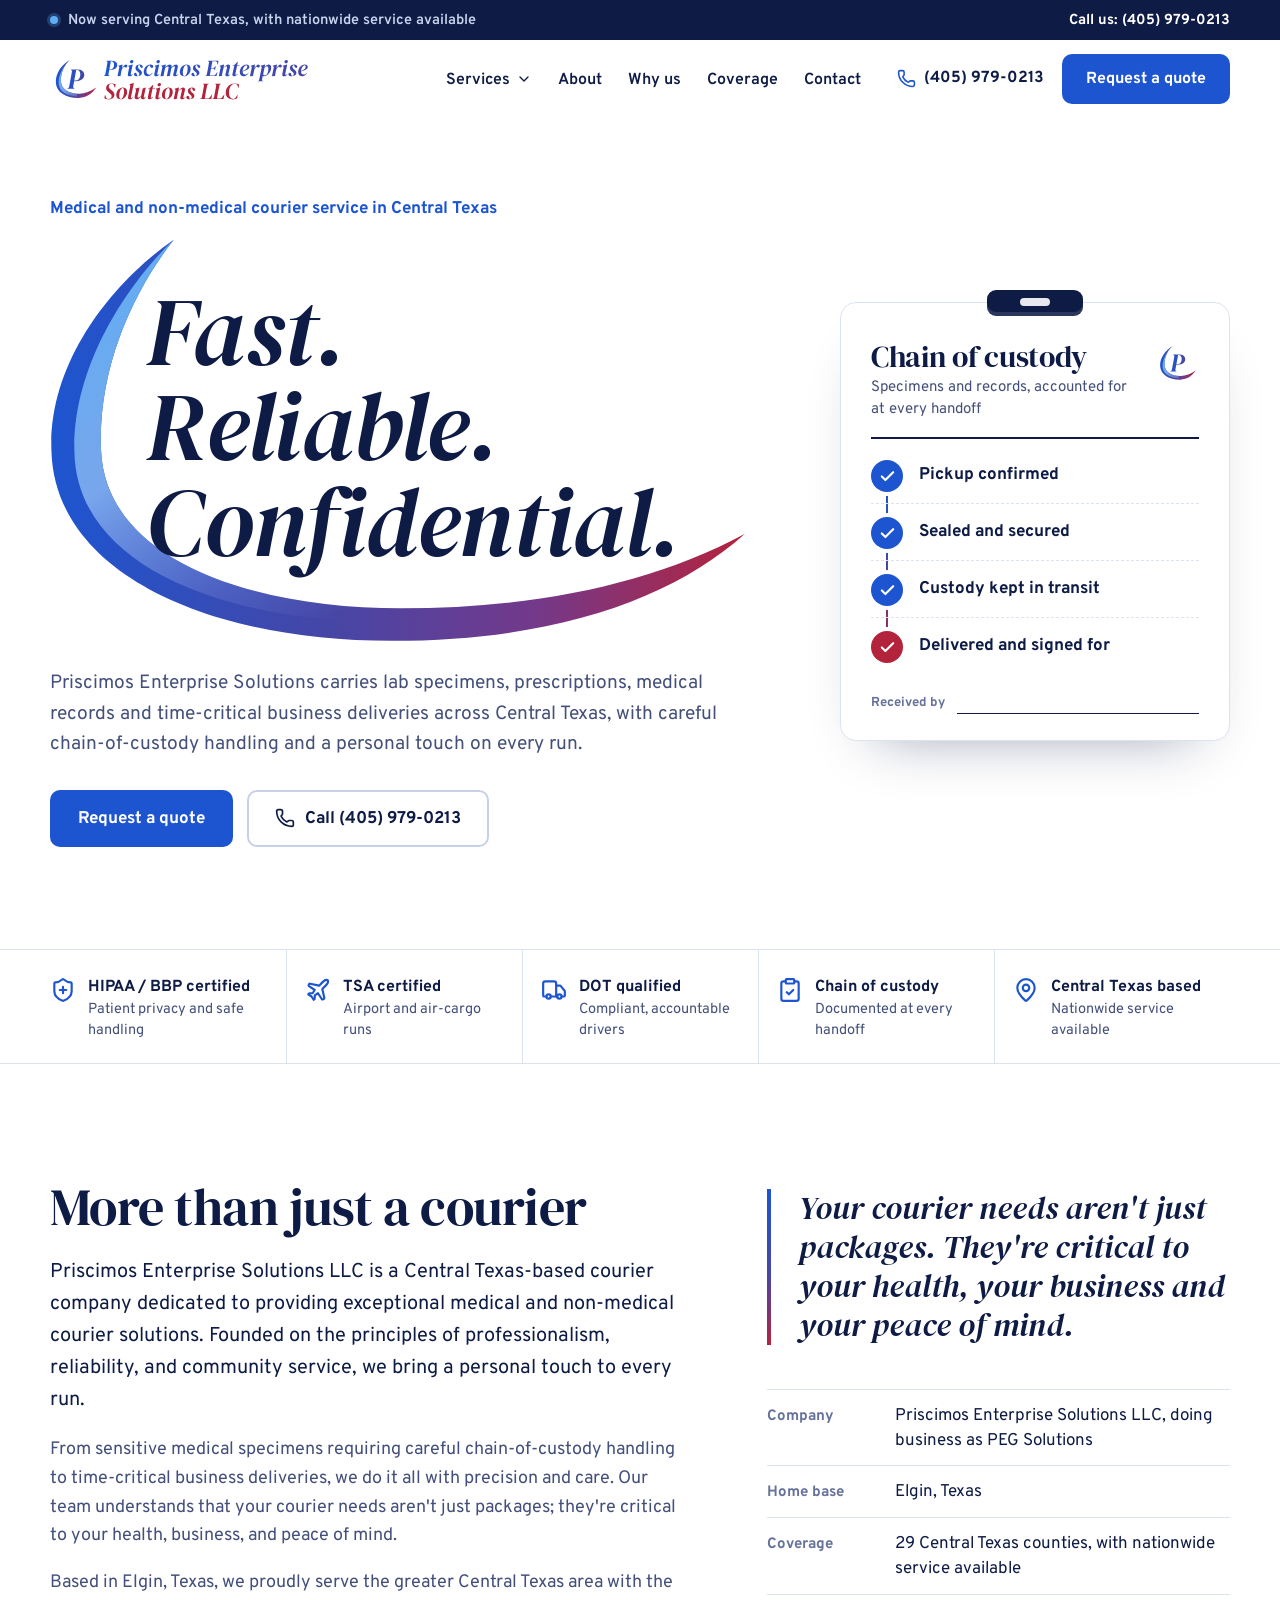
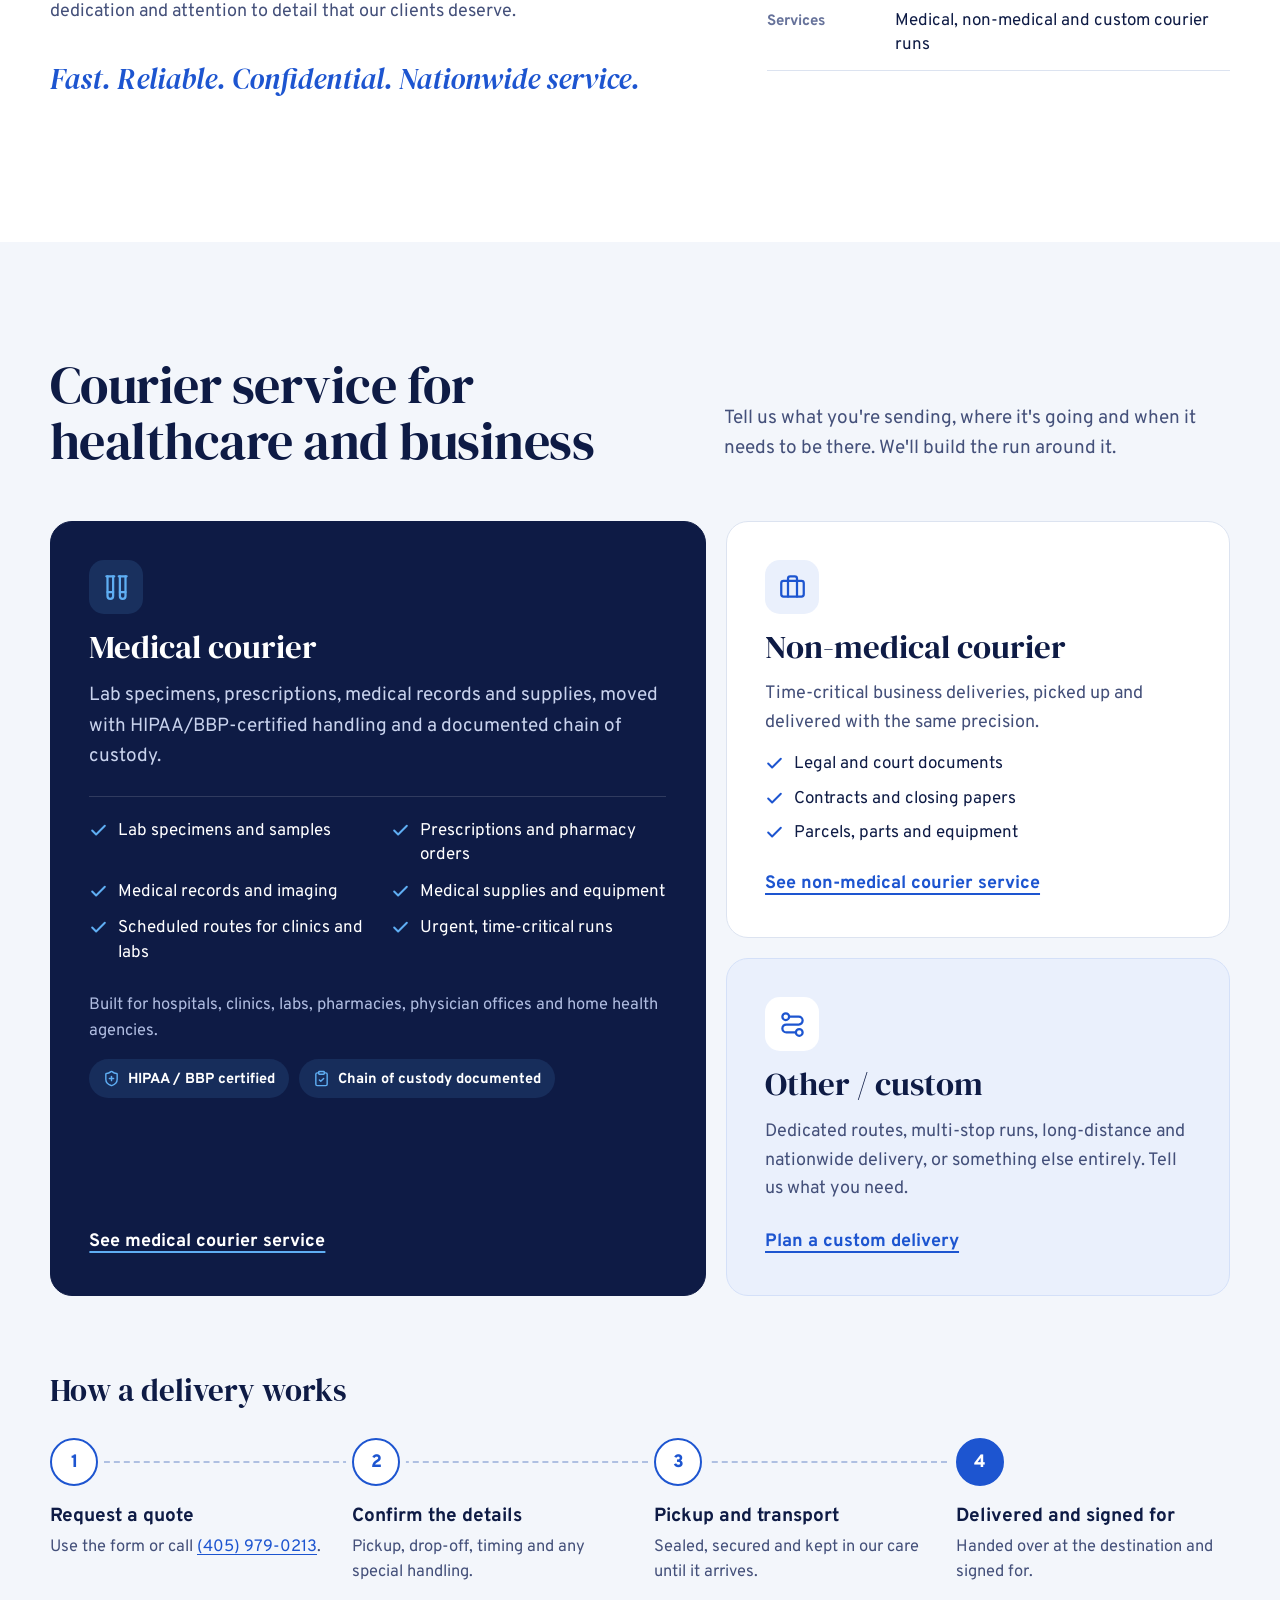
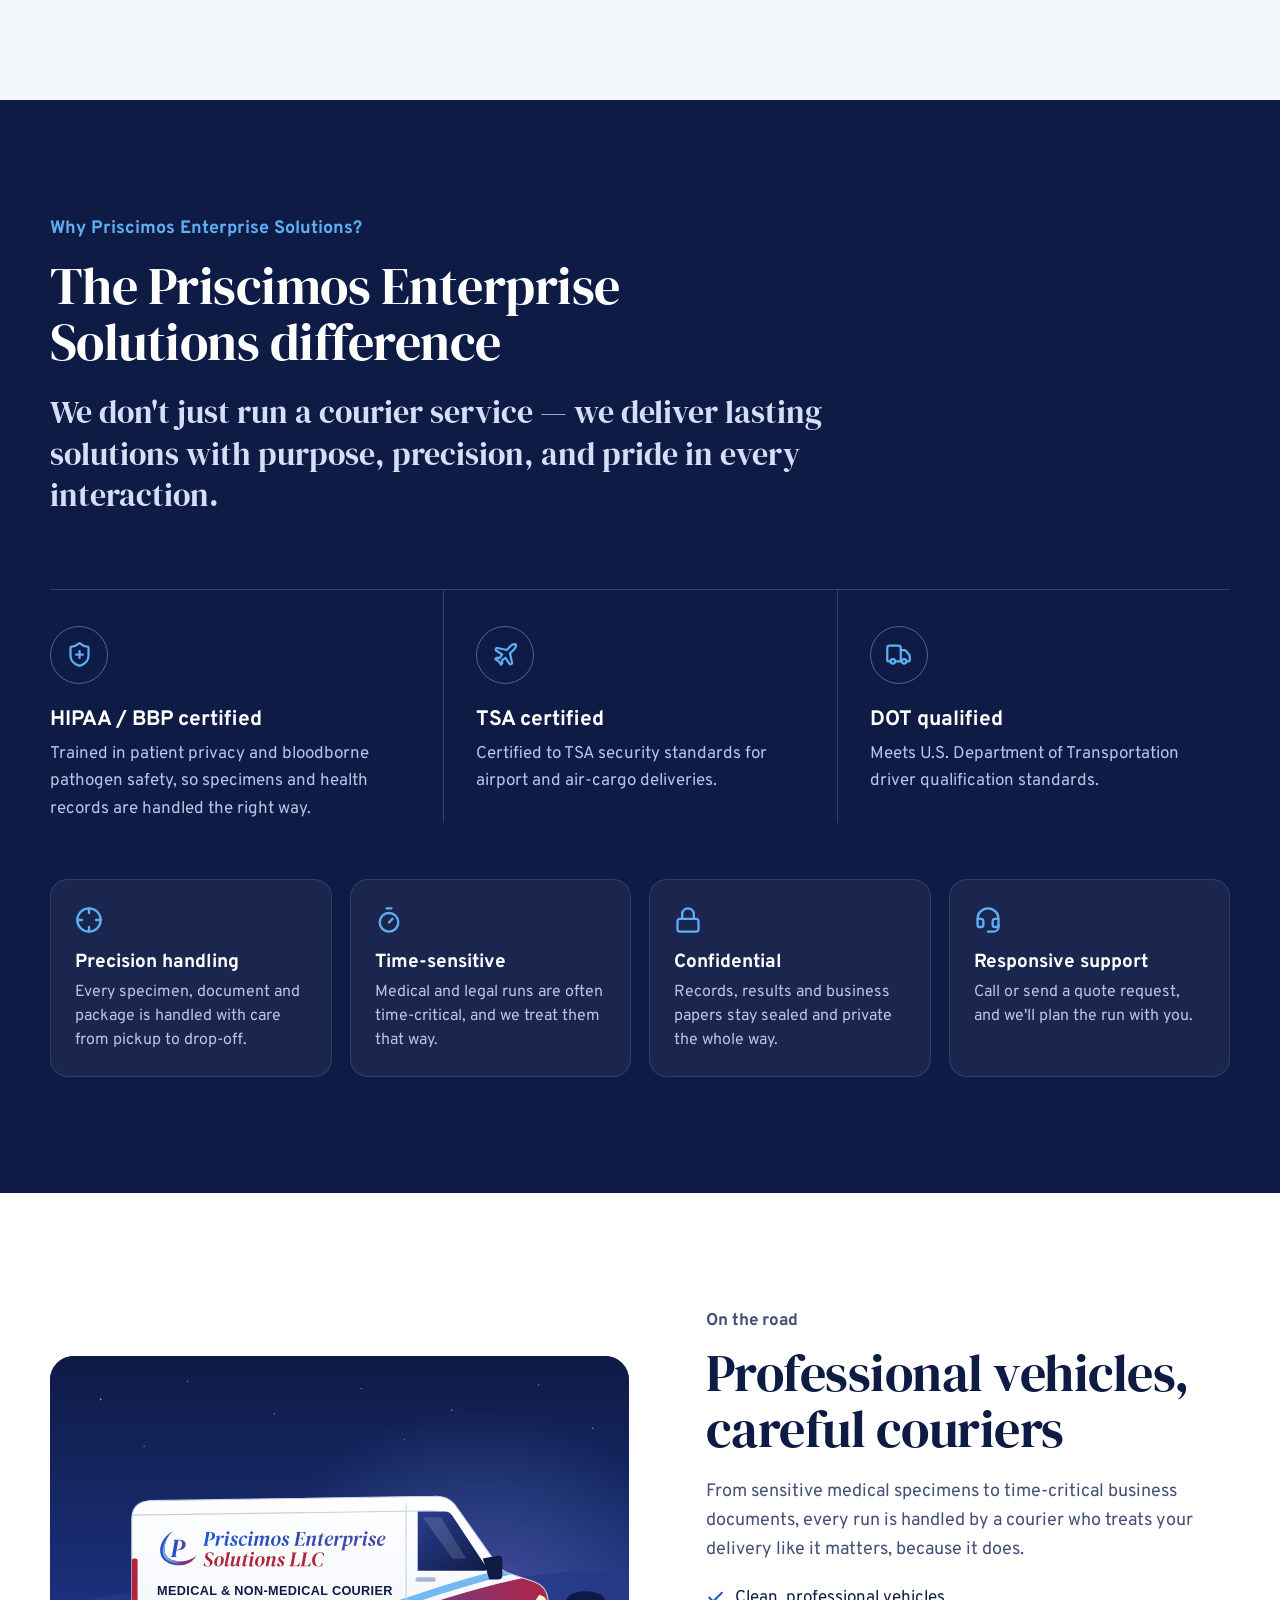
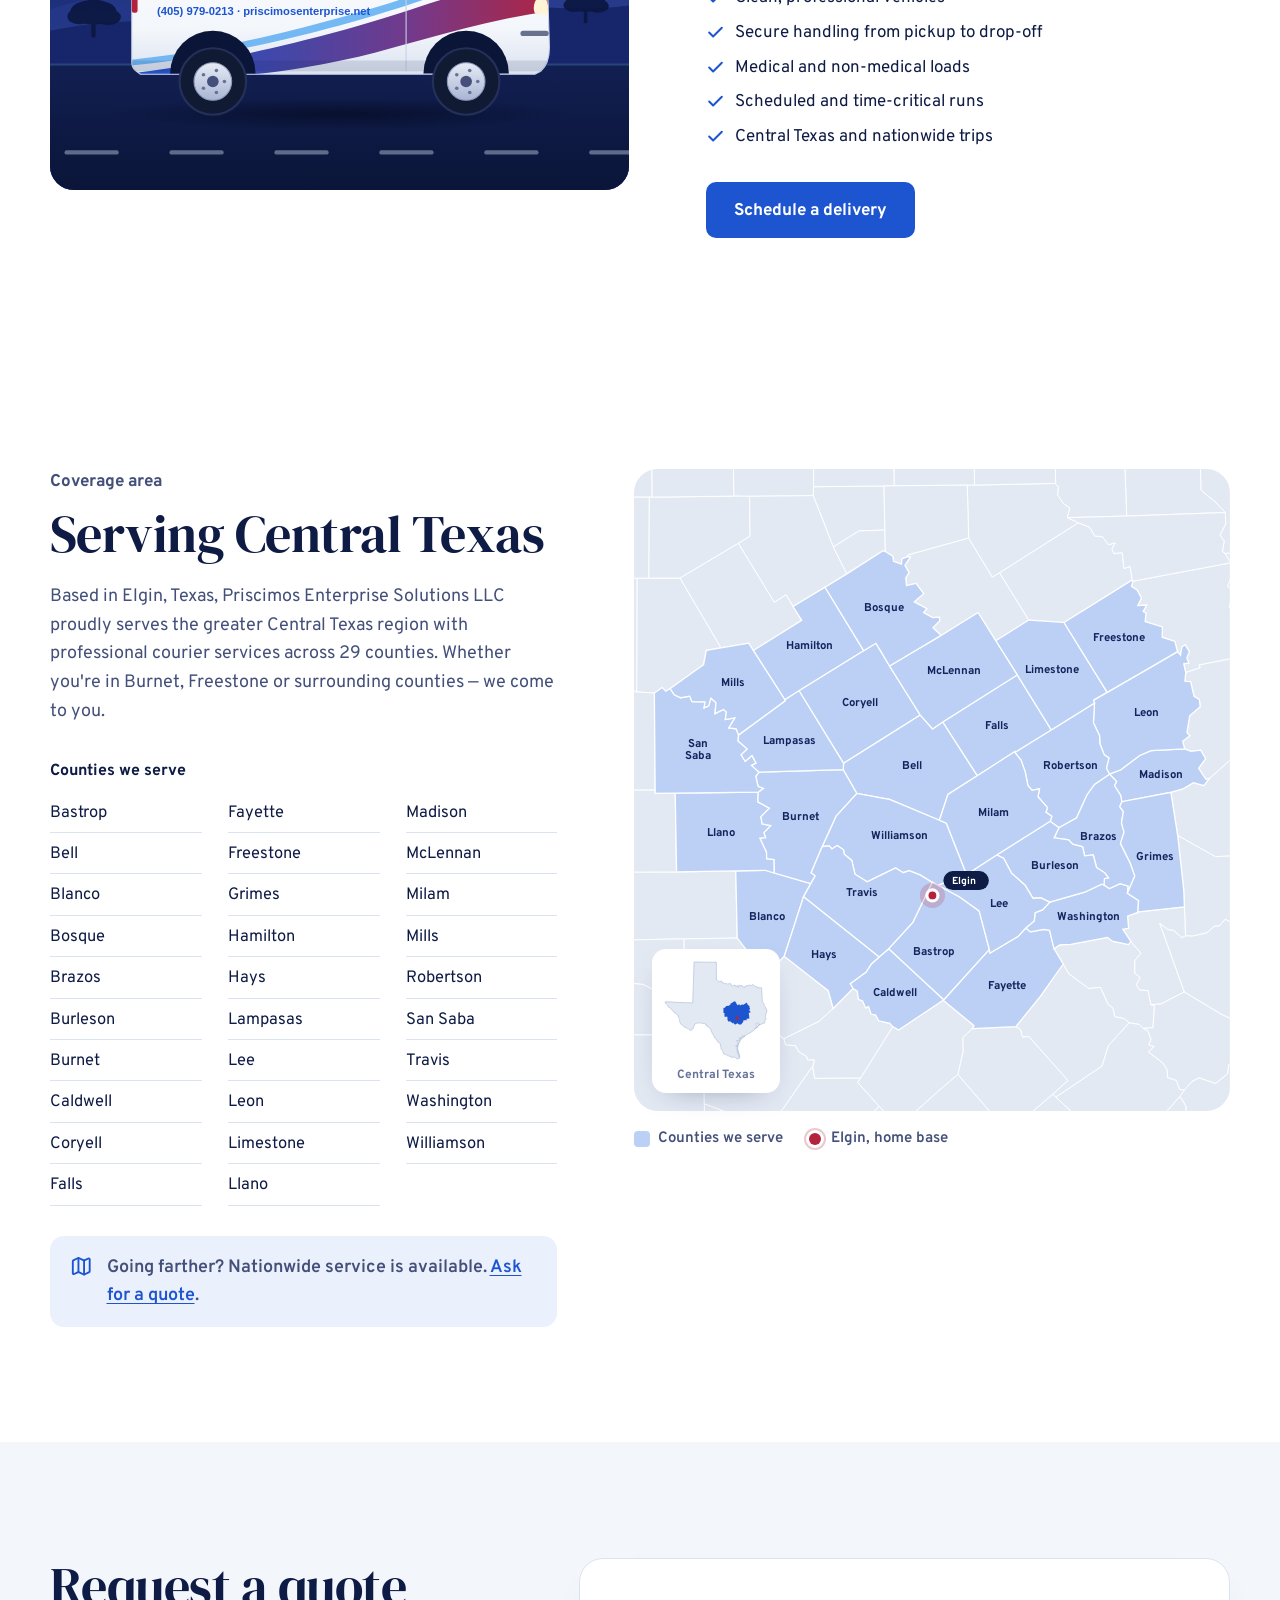
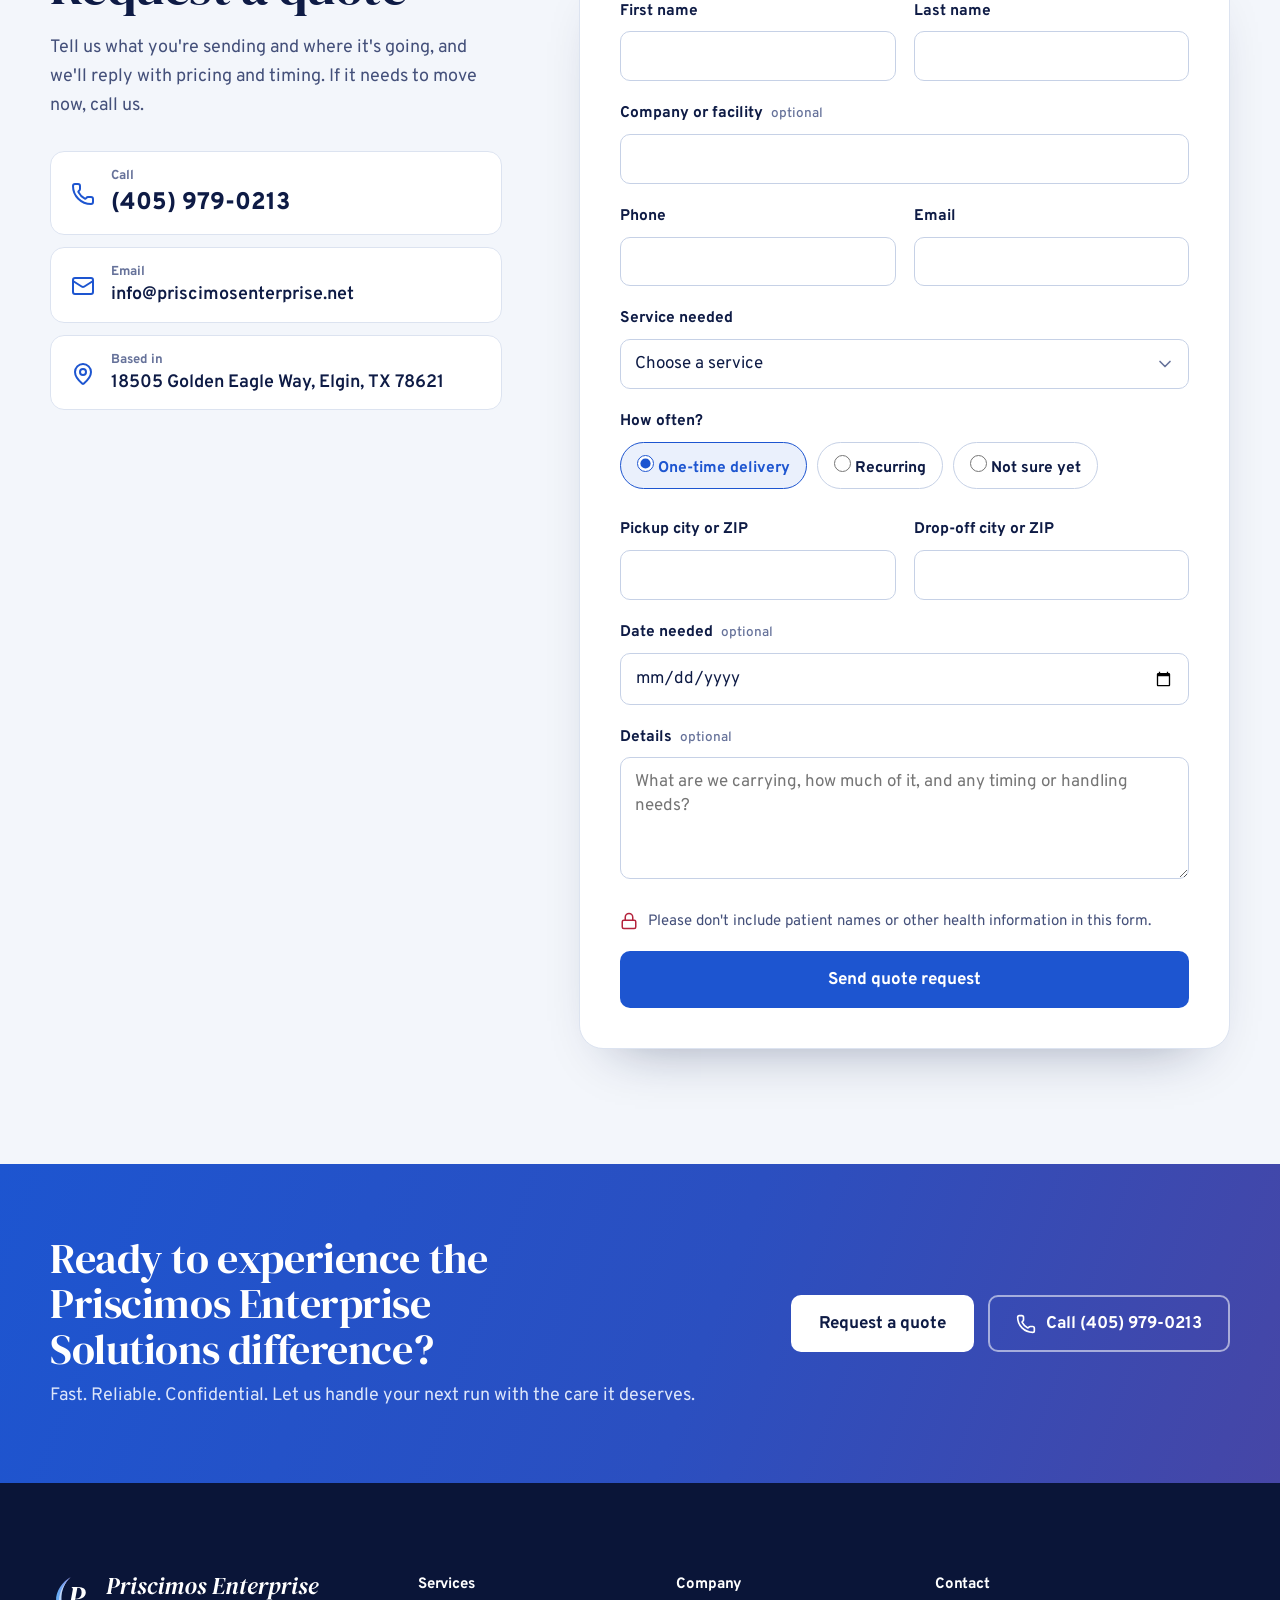
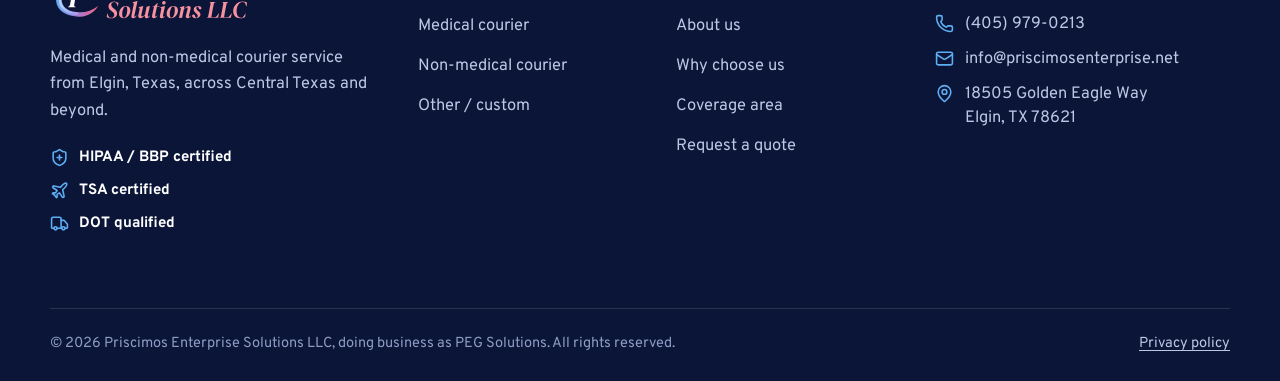
==== commit c31fce97: "Add branded van illustration to the On the road section Co-Authored-By: Claude Opus 5.5 <noreply@ant" ====
--- a/site/index.html
+++ b/site/index.html
@@ -244,13 +244,8 @@
     <section class="section fleet" id="fleet" aria-labelledby="fleet-title">
       <div class="container fleet-grid">
         <figure class="fleet-photo">
-          <div class="fleet-fallback" aria-hidden="true">
-            <svg class="ic" aria-hidden="true" focusable="false"  xmlns="http://www.w3.org/2000/svg" viewBox="0 0 24 24" fill="none" stroke="currentColor" stroke-width="2" stroke-linecap="round" stroke-linejoin="round"> <path d="M14 18V6a2 2 0 0 0-2-2H4a2 2 0 0 0-2 2v11a1 1 0 0 0 1 1h2"/> <path d="M15 18H9"/> <path d="M19 18h2a1 1 0 0 0 1-1v-3.65a1 1 0 0 0-.22-.624l-3.48-4.35A1 1 0 0 0 17.52 8H14"/> <circle cx="17" cy="18" r="2"/> <circle cx="7" cy="18" r="2"/> </svg>
-            <span>Elgin, Texas</span>
-          </div>
-          <!-- Add the client's vehicle photo: save it as assets/img/fleet.jpg, then remove the comment marks around the next line.
-          <img src="assets/img/fleet.jpg" alt="A PEG Solutions courier vehicle" loading="lazy">
-          -->
+          <!-- Branded illustration until there's a real photo. To use a photo: save it as assets/img/fleet.jpg (about 1600x1200) and change the src and alt below. -->
+          <img src="assets/img/fleet-illustration.svg" alt="Illustration of a white PEG Solutions courier van with the Priscimos Enterprise Solutions logo, phone number and website" width="1600" height="1200" loading="lazy">
         </figure>
         <div class="fleet-copy">
           <p class="cov-kicker">On the road</p>
@@ -472,10 +467,11 @@
             <li><span class="contact-static"><svg class="ic" aria-hidden="true" focusable="false"  xmlns="http://www.w3.org/2000/svg" viewBox="0 0 24 24" fill="none" stroke="currentColor" stroke-width="2" stroke-linecap="round" stroke-linejoin="round"> <path d="M20 10c0 4.993-5.539 10.193-7.399 11.799a1 1 0 0 1-1.202 0C9.539 20.193 4 14.993 4 10a8 8 0 0 1 16 0"/> <circle cx="12" cy="10" r="3"/> </svg><span><small>Based in</small>18505 Golden Eagle Way, Elgin, TX 78621</span></span></li>
           </ul>
         </div>
-        <form class="quote-form" action="https://formsubmit.co/ajax/info@priscimosenterprise.net" method="post" novalidate data-quote-form aria-labelledby="quote-title">
+        <form class="quote-form" action="https://formsubmit.co/info@priscimosenterprise.net" method="post" novalidate data-quote-form aria-labelledby="quote-title">
           <input type="hidden" name="_subject" value="New quote request from the PEG Solutions website">
           <input type="hidden" name="_template" value="table">
           <input type="hidden" name="_captcha" value="false">
+          <input type="hidden" name="_next" value="https://priscimosenterprise.net/thank-you.html">
           <div class="form-grid">
             <div class="field">
               <label for="q-first">First name</label>
